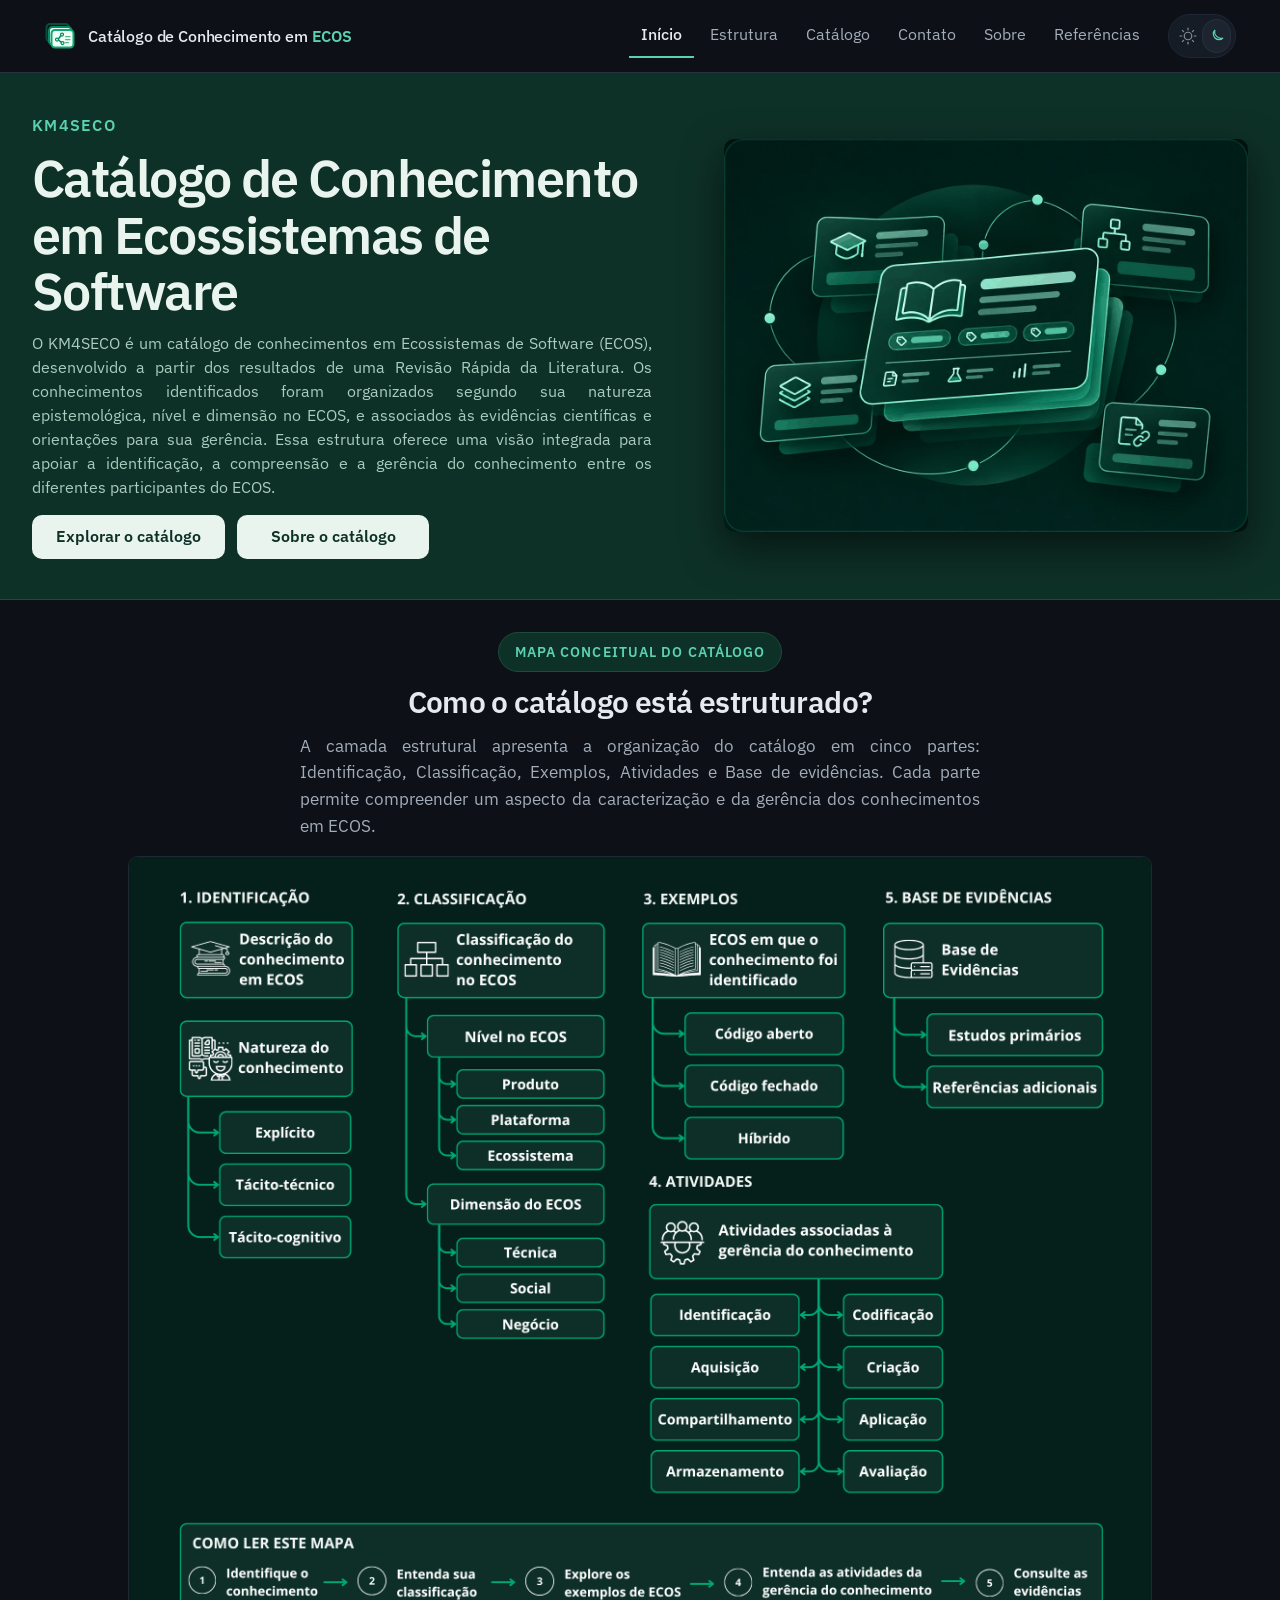
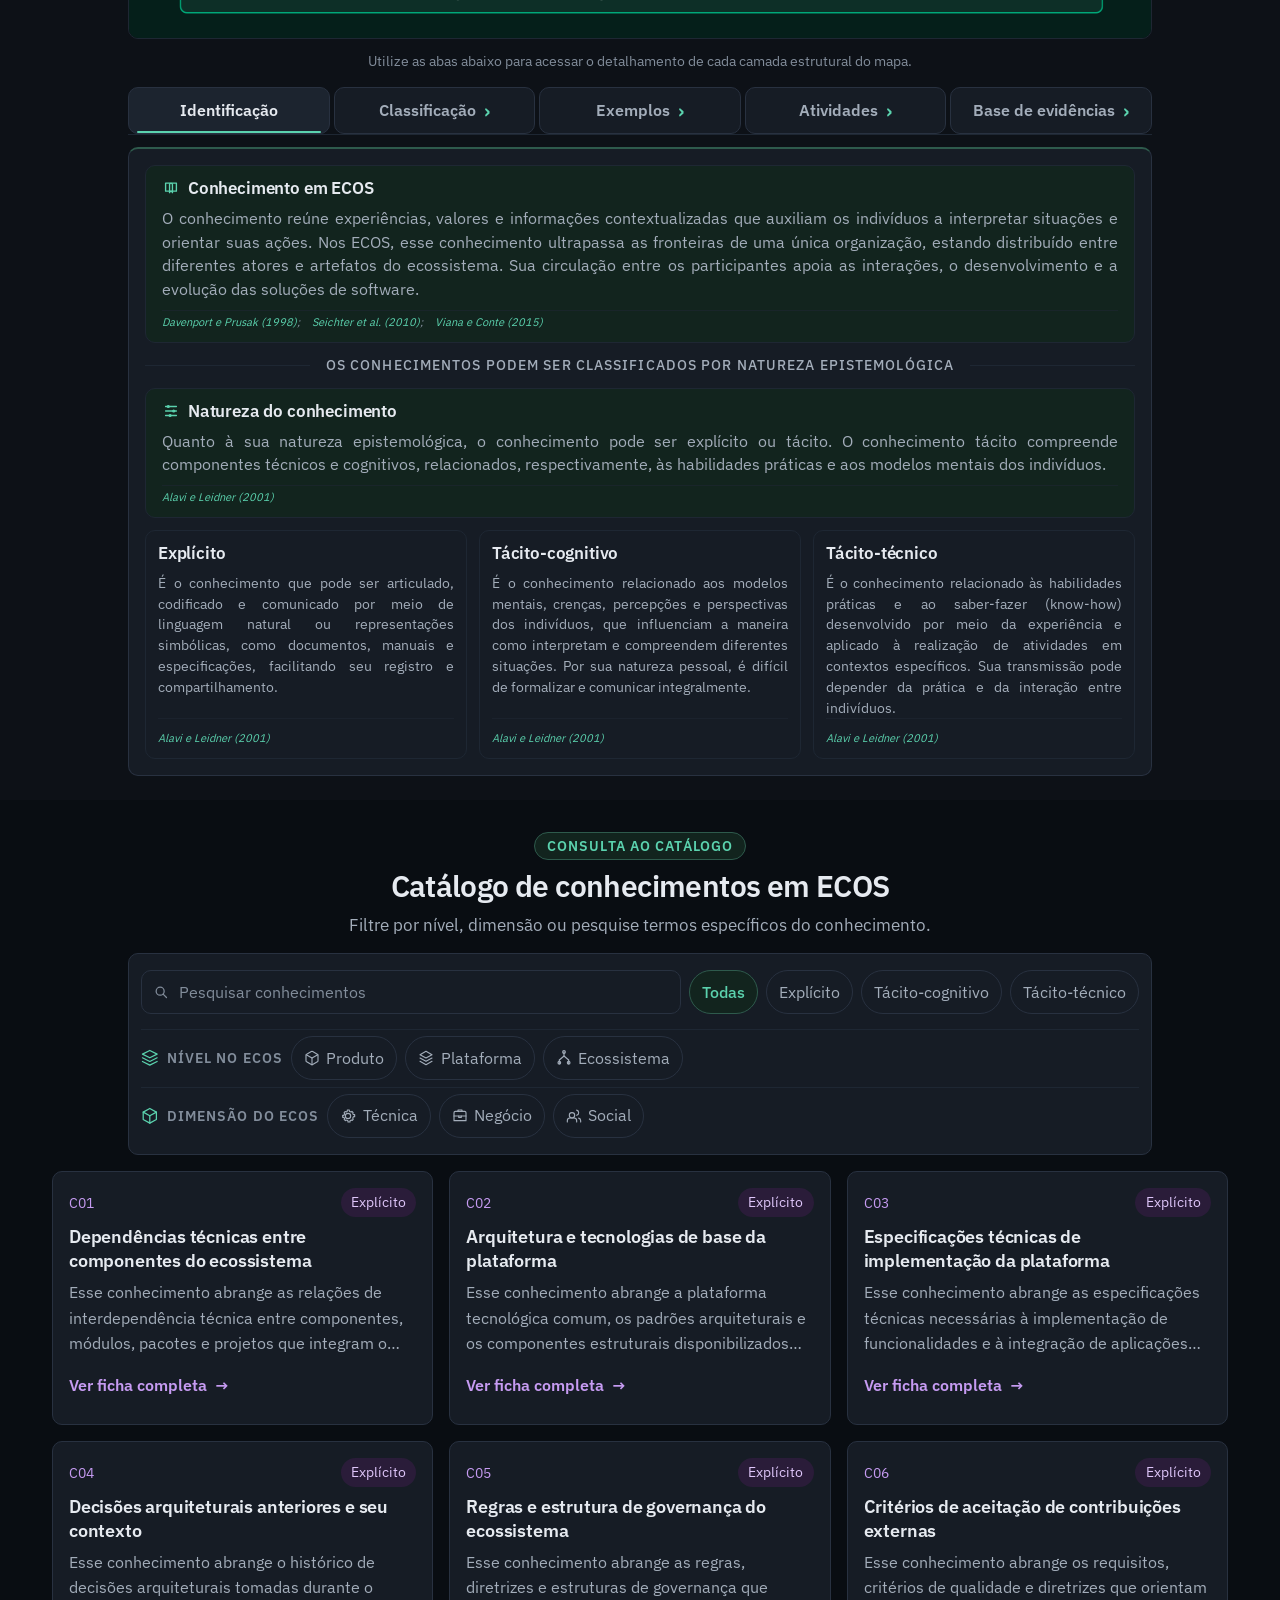
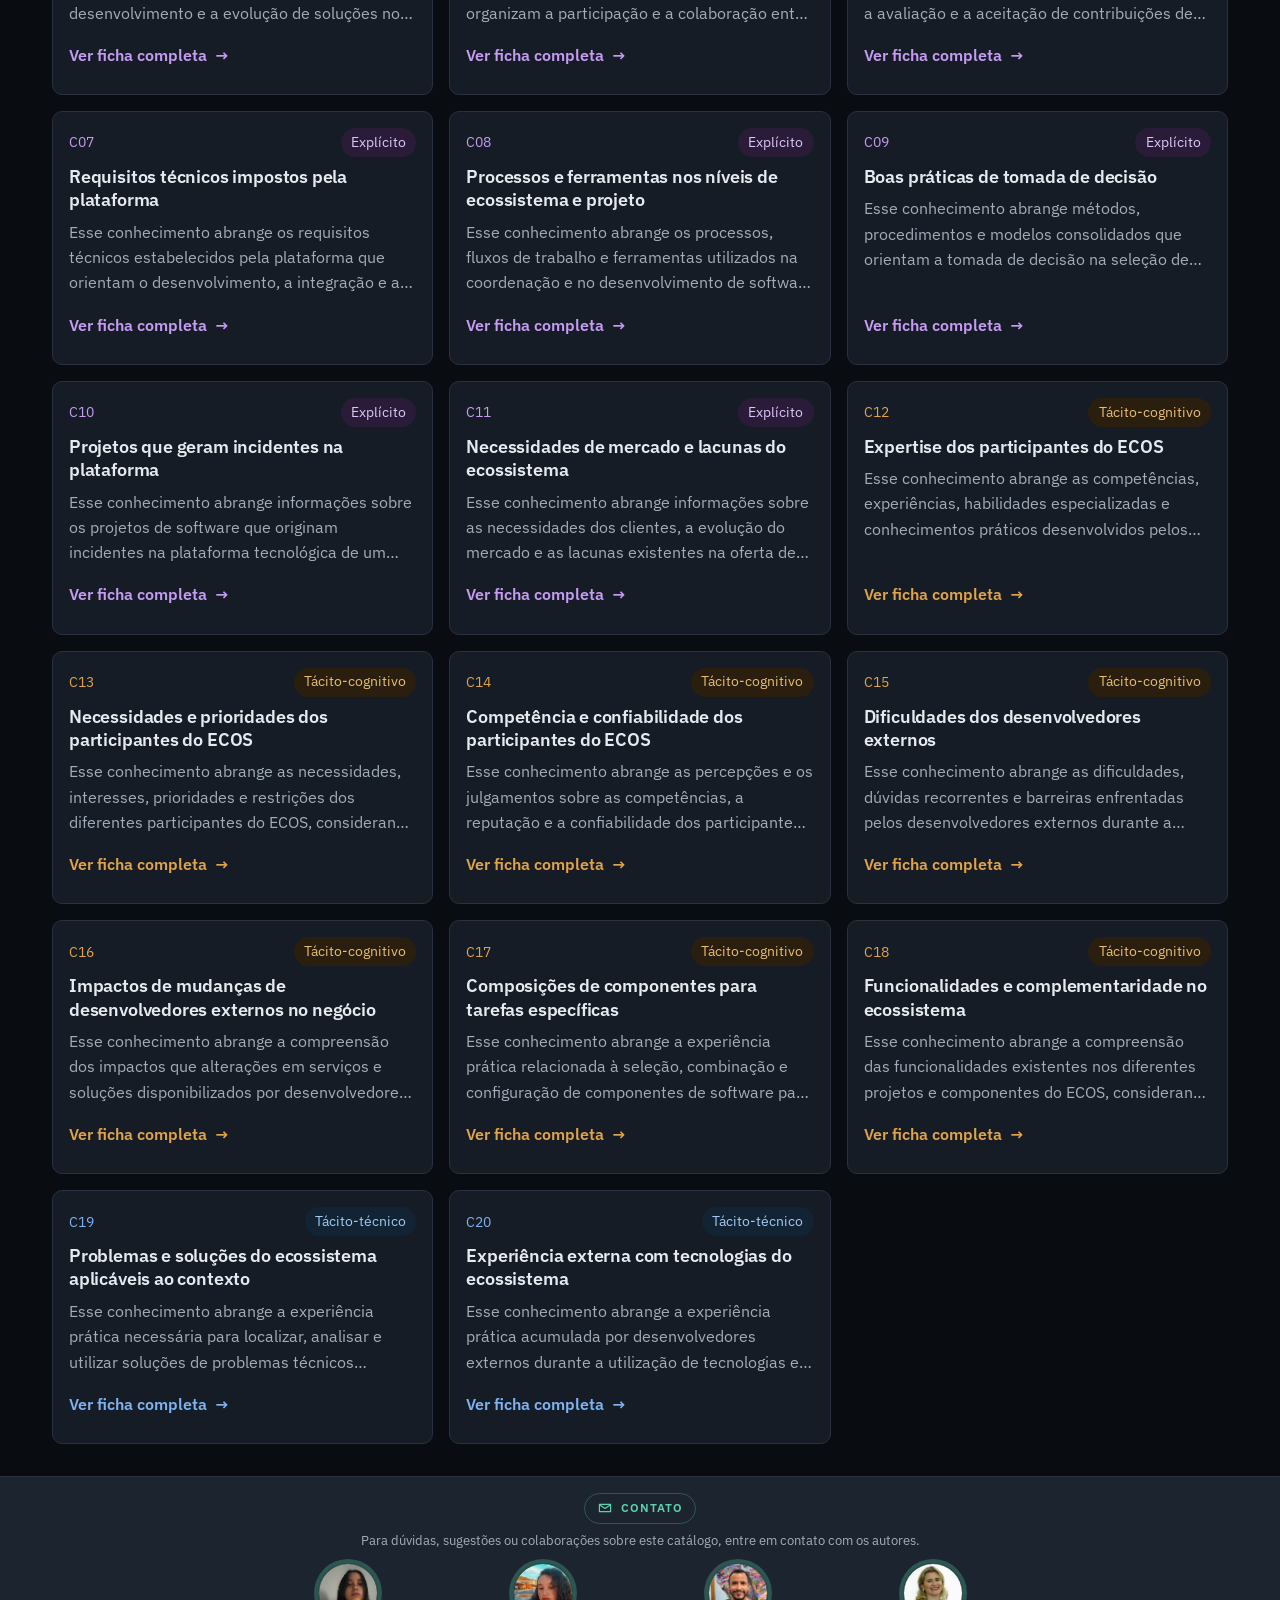
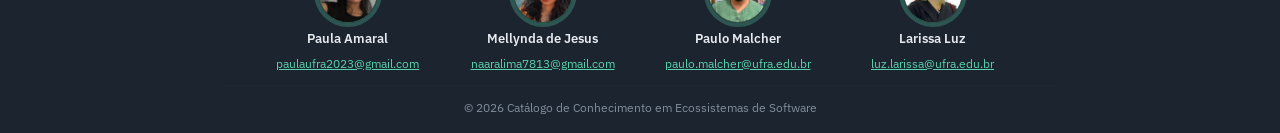
==== index.html @ 08ca393d "fix: adiciona favicon com fundo transparente" ====
<!doctype html>
<html lang="pt-BR">
<head>
<meta charset="utf-8">
<meta name="viewport" content="width=device-width, initial-scale=1">
<meta name="versao" content="20261106-8">
<title>Catálogo de Conhecimento em ECOS</title>
<meta name="description" content="KM4SECO, catálogo de conhecimento em Ecossistemas de Software (ECOS) construído a partir de uma revisão rápida da literatura, com busca, filtros e estudos primários que sustentam os conhecimentos.">
<script>
  /* Aplica o tema gravado antes da primeira pintura, para a página não piscar. */
  try {
    var tema = localStorage.getItem('tema');
    if (tema === 'claro' || tema === 'escuro') document.documentElement.dataset.tema = tema;
  } catch (erro) {}
</script>
<link rel="stylesheet" href="css/tokens.css?v=20261106-8">
<link rel="stylesheet" href="css/base.css?v=20261106-8">
<link rel="stylesheet" href="css/componentes.css?v=20261106-8">
<link rel="stylesheet" href="css/paginas.css?v=20261106-8">
<link rel="icon" type="image/png" href="imagens/favicon-transparente.png?v=2">
</head>
<body>
<a class="pular-para-conteudo" href="#catalogo">Pular para o catálogo</a>

<header class="cabecalho">
  <div class="container cabecalho__interno">
    <a class="marca" href="index.html" aria-label="Catálogo de Conhecimento em ECOS, ir para o início">
      
<img
  class="marca__icone"
  src="imagens/logo-km4seco.svg"
  alt=""
  width="32"
  height="32"
>

      <span class="marca__nome">Catálogo de Conhecimento em <strong>ECOS</strong></span>
    </a>
    <nav class="navegacao" id="navegacao-principal" aria-label="Principal">
      <a href="#inicio" data-secao="inicio">Início</a>
      <a href="#estrutura" data-secao="estrutura">Estrutura</a>
      <a href="#catalogo" data-secao="catalogo">Catálogo</a>
      <a href="#contato" data-secao="contato">Contato</a>
      <a href="sobre.html">Sobre</a>
      <a href="referencias.html">Referências</a>
    </nav>
    <div class="cabecalho__acoes">
      <button class="menu" id="botao-menu" type="button" aria-controls="navegacao-principal" aria-expanded="false" aria-label="Abrir menu de navegação">
        <svg viewBox="0 0 24 24" aria-hidden="true" focusable="false"><path d="M4 7h16M4 12h16M4 17h16" fill="none" stroke="currentColor" stroke-width="1.75" stroke-linecap="round"/></svg>
      </button>
      <button class="interruptor" id="botao-tema" type="button" aria-label="Alternar tema"></button>
    </div>
  </div>
</header>

<main id="conteudo">
  <section class="abertura" id="inicio" aria-labelledby="titulo-abertura">
    <div class="container abertura__interno">
      <div class="abertura__principal">
        <div class="abertura__conteudo">
          <p class="abertura__olho">KM4SECO</p>
          <h1 class="abertura__titulo" id="titulo-abertura">Catálogo de Conhecimento em Ecossistemas de Software</h1>
          <p class="abertura__resumo" id="abertura-resumo"></p>
          <div class="abertura__acoes">
            <a class="abertura__acao" href="#catalogo">Explorar o catálogo</a>
            <a class="abertura__acao abertura__acao--secundaria" href="sobre.html">Sobre o catálogo</a>
          </div>
        </div>
        <aside class="abertura__painel" aria-label="Síntese visual do catálogo">
          <img class="abertura__ilustracao abertura__ilustracao--escuro" src="imagens/catalogo-camadas-escuro.png" width="1200" height="900" alt="Ilustração de um catálogo de conhecimentos organizado em cartões conectados, representando classificação, organização e evidências.">
          <img class="abertura__ilustracao abertura__ilustracao--claro" src="imagens/catalogo-camadas-claro.png" width="1200" height="900" alt="Ilustração de um catálogo de conhecimentos organizado em cartões conectados, representando classificação, organização e evidências.">
        </aside>
      </div>
    </div>
  </section>

  <section class="secao secao--estrutura container" id="estrutura" aria-labelledby="titulo-estruturado">
    <header class="estrutura__abertura">
      <p class="estrutura__olho">Mapa conceitual do catálogo</p>
      <h2 class="estrutura__titulo" id="titulo-estruturado">Como o catálogo está estruturado?</h2>
      <p class="estrutura__intro">
        A camada estrutural apresenta a organização do catálogo em cinco partes: Identificação, Classificação,
        Exemplos, Atividades e Base de evidências. Cada parte permite compreender um aspecto da caracterização
        e da gerência dos conhecimentos em ECOS.
      </p>
    </header>
    <figure class="estrutura__mapa" id="mapa-conceitual">
      <img class="estrutura__mapa-imagem estrutura__mapa-imagem--escuro" src="imagens/mapa-conceitual-escuro.png" alt="Mapa conceitual que apresenta o conhecimento em ECOS, sua classificação, sua gerência e sua base de evidências científicas.">
      <img class="estrutura__mapa-imagem estrutura__mapa-imagem--claro" src="imagens/mapa-conceitual-claro.png" alt="Mapa conceitual que apresenta o conhecimento em ECOS, sua classificação, sua gerência e sua base de evidências científicas.">
    </figure>
    <p class="estrutura__legenda">Utilize as abas abaixo para acessar o detalhamento de cada camada estrutural do mapa.</p>
    <div class="estrutura__navegacao" id="estrutura-abas" role="tablist" aria-label="Aspectos da estrutura do catálogo"></div>
    <div class="estrutura__paineis" id="estrutura-paineis"></div>
  </section>
  <section class="secao-catalogo" id="catalogo" aria-labelledby="titulo-catalogo">
    <div class="container">
      <header class="catalogo__cabecalho">
        <p class="catalogo__olho">Consulta ao catálogo</p>
        <h2 class="catalogo__titulo" id="titulo-catalogo">Catálogo de conhecimentos em ECOS</h2>
        <p class="catalogo__intro">Filtre por nível, dimensão ou pesquise termos específicos do conhecimento.</p>
      </header>

      <div class="catalogo__barra">
        <button class="botao catalogo__abrir-filtros" id="abrir-filtros" type="button" aria-controls="filtros" aria-expanded="false">
          Filtros
        </button>
      </div>

      <section class="filtros" id="filtros" aria-label="Busca e filtros">
        <div class="filtros__linha">
          <div class="filtros__busca">
            <label class="filtros__titulo filtros__titulo--oculto" for="busca">Buscar conhecimentos</label>
            <svg class="filtros__icone" viewBox="0 0 20 20" aria-hidden="true" focusable="false">
              <circle cx="8.5" cy="8.5" r="4.75" fill="none" stroke="currentColor" stroke-width="1.5"/>
              <path d="m12 12 4 4" fill="none" stroke="currentColor" stroke-width="1.5" stroke-linecap="round"/>
            </svg>
            <input class="campo-busca" id="busca" type="search" placeholder="Pesquisar conhecimentos">
          </div>
          <div class="filtros__principal" id="filtro-natureza"></div>
         <p class="apenas-leitor" id="contagem" role="status" aria-live="polite"></p>
        </div>
        <div class="filtros__grade" id="painel-filtros"></div>
        <div class="filtros__rodape">
          <button class="botao botao--curto" id="limpar" type="button" hidden>Limpar filtros</button>
        </div>
      </section>

      <ul class="cartoes" id="lista"></ul>
      <p class="vazio" id="lista-vazia" hidden>Nenhum conhecimento corresponde aos filtros aplicados.</p>
    </div>
  </section>


</main>

<dialog class="folha" id="folha-filtros" aria-label="Busca e filtros">
  <div class="folha__topo">
    <p class="folha__titulo">Filtros</p>
    <button class="botao" id="fechar-filtros" type="button">Fechar</button>
  </div>
  <div class="folha__corpo" id="folha-corpo"></div>
</dialog>

<dialog class="dialogo-ficha" id="dialogo-ficha" tabindex="-1">
  <div class="dialogo-ficha__topo">
    <div class="dialogo-ficha__linha">
      <p class="codigo-id" id="dialogo-ficha-id"></p>
      <span class="etiqueta" id="dialogo-ficha-natureza"></span>
      <button class="fechar" id="fechar-ficha" type="button" aria-label="Fechar a ficha">
        <svg viewBox="0 0 20 20" aria-hidden="true" focusable="false">
          <path d="M6 6 14 14M14 6 6 14" fill="none" stroke="currentColor" stroke-width="1.6" stroke-linecap="round"/>
        </svg>
      </button>
    </div>
    <h2 class="ficha__nome" id="dialogo-ficha-nome"></h2>
    <p class="ficha__descricao" id="dialogo-ficha-descricao"></p>
    <button
  class="ficha__expandir"
  id="dialogo-ficha-expandir"
  type="button"
  aria-controls="dialogo-ficha-descricao"
  aria-expanded="false"
>
  <span id="dialogo-ficha-expandir-texto">Mostrar mais</span>
  <span class="ficha__expandir-seta" aria-hidden="true"></span>
</button>
  </div>
  <div class="dialogo-ficha__corpo" id="dialogo-ficha-corpo"></div>
  <div class="dialogo-ficha__rodape" id="ficha-navegacao">
    <button class="botao" id="ficha-anterior" type="button">Anterior</button>
    <p class="dialogo-ficha__posicao" id="ficha-posicao" aria-live="polite"></p>
    <button class="botao" id="ficha-proximo" type="button">Próximo</button>
  </div>
</dialog>

<dialog class="dialogo-ajuda" id="dialogo-ajuda" tabindex="-1" aria-labelledby="dialogo-ajuda-titulo" aria-describedby="dialogo-ajuda-texto">
  <div class="dialogo-ajuda__topo">
    <h2 class="dialogo-ajuda__titulo" id="dialogo-ajuda-titulo"></h2>
    <button class="fechar" id="fechar-ajuda" type="button" aria-label="Fechar explicação">
      <svg viewBox="0 0 20 20" aria-hidden="true" focusable="false">
        <path d="M6 6 14 14M14 6 6 14" fill="none" stroke="currentColor" stroke-width="1.6" stroke-linecap="round"/>
      </svg>
    </button>
  </div>
  <div class="dialogo-ajuda__corpo">
    <p id="dialogo-ajuda-texto"></p>
    <p class="dialogo-ajuda__fonte" id="dialogo-ajuda-fonte" hidden></p>
  </div>
</dialog>

<section class="contato" id="contato" aria-labelledby="titulo-contato">
  <div class="container">
    <h2 class="contato__olho" id="titulo-contato">
      <svg viewBox="0 0 20 20" aria-hidden="true" focusable="false"><path d="M3 5.5h14v9H3zM3 6l7 4.5L17 6" fill="none" stroke="currentColor" stroke-width="1.5" stroke-linecap="round" stroke-linejoin="round"/></svg>
      CONTATO
    </h2>
    <p class="contato__intro">Para dúvidas, sugestões ou colaborações sobre este catálogo, entre em contato com os autores.</p>
    <ul class="contato__lista">
      <li class="pessoa">
        <img class="pessoa__retrato pessoa__retrato--paula" src="imagens/paula.jpeg" alt="" width="500" height="625">
        <span class="pessoa__nome">Paula Amaral</span>
        <a class="pessoa__email" href="mailto:paulaufra2023@gmail.com">paulaufra2023@gmail.com</a>
      </li>
      <li class="pessoa">
        <img class="pessoa__retrato pessoa__retrato--mellynda" src="imagens/mellynda.jpeg" alt="" width="500" height="625">
        <span class="pessoa__nome">Mellynda de Jesus</span>
        <a class="pessoa__email" href="mailto:naaralima7813@gmail.com">naaralima7813@gmail.com</a>
      </li>
      <li class="pessoa">
        <img class="pessoa__retrato pessoa__retrato--malcher" src="imagens/malcher.jpeg" alt="" width="500" height="625">
        <span class="pessoa__nome">Paulo Malcher</span>
        <a class="pessoa__email" href="mailto:paulo.malcher@ufra.edu.br">paulo.malcher@ufra.edu.br</a>
      </li>
      <li class="pessoa">
        <img class="pessoa__retrato pessoa__retrato--larissa" src="imagens/larissa.jpeg" alt="" width="500" height="625">
        <span class="pessoa__nome">Larissa Luz</span>
        <a class="pessoa__email" href="mailto:luz.larissa@ufra.edu.br">luz.larissa@ufra.edu.br</a>
      </li>
    </ul>
  </div>
</section>

<footer class="rodape">
  <div class="container rodape__interno">
    <span>© 2026 Catálogo de Conhecimento em Ecossistemas de Software</span>
  </div>
</footer>

<script type="module" src="js/versao.js?v=20261106-8"></script>
<script type="module" src="js/tema.js?v=20261106-8"></script>
<script type="module" src="js/menu.js?v=20261106-8"></script>
<script type="module" src="js/navegacao.js?v=20261106-8"></script>
<script type="module" src="js/inicio.js?v=20261106-8"></script>
<script type="module" src="js/catalogo.js?v=20261106-8"></script>
</body>
</html>
---- css/tokens.css ----
/* Tokens do catálogo. Trocar a identidade visual começa e termina neste arquivo. */
:root {
  /* Diz ao navegador como pintar campo, caixa de seleção e barra de rolagem */
  color-scheme: dark;

  /* Cor, tema escuro. A superfície é mais clara que o fundo */
  --cor-fundo: #0D1117;
  --cor-superficie: #161C25;
  --cor-superficie-alta: #1C242F;
  /* Fundo do miolo que rola na ficha, um tom abaixo do fundo da página, para o
     cartão se destacar dele em vez de se confundir */
  --cor-miolo: #090D12;
  /* Fundo do cartão do catálogo. Compartilha a base grafite dos painéis para
     manter a lista como parte do mesmo sistema visual. */
  --cor-cartao: #1A2230;
  /* A lista do catálogo compartilha a mesma superfície grafite dos painéis e
     filtros; a natureza aparece apenas nos detalhes e estados interativos. */
  --cor-cartao-catalogo: var(--cor-superficie);
  --cor-cartao-catalogo-hover: var(--cor-superficie-alta);
  --cor-cabecalho: var(--cor-fundo);
  --cor-linha: #283140;
  --cor-linha-suave: #1E2733;
  --cor-texto: #E6EAF0;
  --cor-texto-suave: #A3ADBA;
  --cor-texto-fraco: #828D9B;
  --cor-acento: #5BD2AE;
  --cor-acento-forte: #8EE6CC;
  --cor-acento-fundo: #12241E;
  --cor-acento-linha: #2E5A4C;
  --cor-contraste: #0D1117;

  /* Natureza, a classificação principal */
  --cor-explicito: #C69BF2;
  --cor-explicito-linha: #593D75;
  --cor-tacito-cognitivo: #E0A34A;
  --cor-tacito-cognitivo-linha: #6B5326;
  --cor-tacito-tecnico: #7FB2F0;
  --cor-tacito-tecnico-linha: #2F4A6B;

  /* Etiqueta preenchida. Fundo e texto de cada natureza, mais o neutro */
  --cor-explicito-pilula: #2A1C39;
  --cor-explicito-pilula-texto: #DFC6FA;
  --cor-tacito-cognitivo-pilula: #2A1F0E;
  --cor-tacito-cognitivo-pilula-texto: #E8BD74;
  --cor-tacito-tecnico-pilula: #122334;
  --cor-tacito-tecnico-pilula-texto: #A3C9F2;
  --cor-neutro-pilula: #1B222B;
  --cor-neutro-pilula-texto: #B4BEC9;

  /* Faixa de abertura. Superfície própria, distinta do fundo da página nos dois temas */
  --cor-faixa: #0E3127;
  --cor-faixa-texto: #EAF4EF;
  --cor-faixa-suave: #A9CCBE;
  --cor-faixa-acento: #5BD2AE;
  --cor-faixa-linha: #1D4A3C;
  --cor-faixa-painel: #104536;
  --cor-faixa-painel-profundo: #0A3428;
  --cor-acao-abertura-primaria-fundo: var(--cor-faixa-texto);
  --cor-acao-abertura-primaria-texto: var(--cor-faixa);
  --cor-acao-abertura-primaria-hover: var(--cor-faixa-acento);
  --cor-acao-abertura-secundaria-fundo: var(--cor-faixa-texto);
  --cor-acao-abertura-secundaria-texto: var(--cor-faixa);
  --cor-acao-abertura-secundaria-borda: transparent;
  --cor-acao-abertura-secundaria-hover: var(--cor-faixa-acento);

  /* Profundidade. No escuro quem separa é a borda, então a sombra quase não entra */
  --sombra-1: none;
  --sombra-2: 0 16px 40px rgb(0 0 0 / 0.55);
  --sombra-menu: 0 8px 20px rgb(0 0 0 / 0.22);

  /* Tipografia */
  --font-sans: "IBM Plex Sans", -apple-system, BlinkMacSystemFont, "Segoe UI", sans-serif;
  --fonte-texto: var(--font-sans);
  --fonte-titulo: var(--font-sans);
  --fonte-mono: var(--font-sans);
  /* Entre letras. Texto grande pede aperto, rótulo em caixa alta pede folga */
  --entre-letras-faixa: -0.03em;
  --entre-letras-titulo: -0.02em;
  --entre-letras-nome: -0.01em;
  --entre-letras-sigla: 0.01em;
  --entre-letras-rotulo: 0.08em;
  --entre-letras-tabela: 0.06em;
  /* Escala fluida. Cada tamanho vai do valor de celular ao de desktop entre
     390px e 1440px de largura, sem breakpoint escrito à mão. O termo em rem no
     meio do clamp é o que mantém o texto crescendo junto com o tamanho de fonte
     escolhido no navegador, que um vw sozinho ignoraria. */
  --tam-xs: clamp(0.8125rem, 0.789rem + 0.095vw, 0.875rem);
  --tam-sm: clamp(0.9375rem, 0.914rem + 0.095vw, 1rem);
  --tam-base: clamp(1rem, 0.977rem + 0.095vw, 1.0625rem);
  --tam-contato: 0.875rem;
  --tam-rodape: 0.75rem;
  /* Um degrau abaixo do --tam-xs, para citação e etiqueta que acompanham o
     texto sem disputar com ele. */
  --tam-micro: 0.75rem;
  /* O menor tamanho do catálogo, só para a citação no pé do cartão. Abaixo
     disso o contraste mínimo de 4.5 para 1 deixa de bastar para a leitura. */
  --tam-citacao: 0.6875rem;
  --tam-lg: clamp(1.125rem, 1.032rem + 0.381vw, 1.375rem);
  --tam-xl: clamp(1.375rem, 1.143rem + 0.952vw, 2rem);
  /* Um degrau entre o --tam-lg e o --tam-xl, para o título de seção dentro de
     uma página de texto não competir com o h1 dela. */
  --tam-secao: clamp(1.375rem, 1.2rem + 0.6vw, 1.75rem);
  /* Título de página de texto. Um degrau acima do --tam-xl, para a abertura do
     Sobre ter o peso que o h1 de uma página inteira pede. */
  --tam-titulo-pagina: clamp(1.75rem, 1.5rem + 0.9vw, 2.25rem);
  /* Número de métrica. Precisa de destaque sem virar título, e a faixa entre o
     --tam-xl e o --tam-lg é larga demais para isso. */
  --tam-metrica: clamp(1.5rem, 1.35rem + 0.5vw, 1.625rem);
  --tam-titulo: clamp(1.75rem, 1.193rem + 2.286vw, 3.25rem);
  --tam-titulo-abertura: clamp(2.75rem, 2.226rem + 2.143vw, 4rem);
  --tam-resumo-abertura: clamp(1.0625rem, 1.016rem + 0.19vw, 1.1875rem);

  /* Espaço */
  --esp-0: 0;
  --esp-1: 0.25rem;
  --esp-2: 0.5rem;
  --esp-3: 0.75rem;
  --esp-4: 1rem;
  --esp-5: 1.5rem;
  --esp-6: 2rem;
  --esp-7: 3rem;
  --esp-8: 4rem;
  --esp-9: 5.5rem;
  --esp-secao: clamp(2.5rem, 6vw, 4rem);
  --esp-abertura: clamp(2.5rem, 5vw, 4rem);
  --esp-abertura-interno: clamp(2rem, 5vw, 3rem);
  --esp-abertura-colunas: clamp(2.5rem, 4vw, 3.5rem);
  --esp-cabecalho-lateral: clamp(1.25rem, 4vw, var(--esp-5));

  /* Medida */
  --largura-max: 1240px;
  --largura-abertura: 87.5rem;
  --largura-cheia: 100%;
  --largura-texto: 68ch;
  --largura-explorar: 70rem;
  /* Página de texto. Mais estreita que o Explorar, porque ali o que manda é a
     tabela e aqui é a leitura corrida. */
  --largura-sobre: 65rem;
  /* A página Sobre foi especificada em degraus que a escala de 4px não tem.
     Ficam nomeados aqui, em vez de literais espalhados pelo CSS. */
  --esp-sobre-lateral: 1.25rem;
  --esp-sobre-pergunta: 1.75rem;
  --esp-sobre-cartao: 1.375rem;
  --largura-cartao-unico: 28rem;
  --largura-cartao-estrutura: 20rem;
  /* A caixa de indicador do cartão de desafios, que atravessa as duas colunas.
     Sem medida ela viraria faixa de ponta a ponta. */
  --largura-mapa-estrutura: 64rem;
  --largura-dialogo: 47.5rem;
  --largura-dialogo-ajuda: 32rem;
  --largura-painel-abertura-compacto: 24rem;
  --largura-painel-abertura-tablet: 14rem;
  --largura-painel-abertura-intermediario: 18rem;
  --largura-min-coluna-abertura-tablet: 12rem;
  --largura-min-coluna-abertura-intermediaria: 14rem;
  --largura-menu: 14rem;
  --largura-interruptor: 4.25rem;
  --largura-min-busca: 16rem;
  --tam-icone-controle: 1.125rem;
  --linhas-resumo-cartao: 3;
  /* A altura do cabeçalho fixo é a origem do scroll-margin-top das seções */
  --altura-cabecalho: 60px;
  --retrato: 4.5rem;
  --largura-texto-contato: 60ch;
  --largura-contato: 50rem;
  --largura-rodape: 52rem;
  --borda: 1px solid var(--cor-linha);
  --borda-suave: 1px solid var(--cor-linha-suave);
  /* Mais sutil que a --borda-suave, para separar sem virar moldura. Deriva da
     mesma linha, então acompanha os dois temas sozinha. */
  --borda-fina: 1px solid color-mix(in srgb, var(--cor-linha-suave) 60%, transparent);
  --borda-acento: 2px solid var(--cor-acento-linha);
  --borda-acento-suave: 1px solid var(--cor-acento-linha);
  --aro-retrato: 0 0 0 var(--esp-1) color-mix(in srgb, var(--cor-acento) 28%, transparent);
  --aro-retrato-hover: 0 0 0 var(--esp-1) color-mix(in srgb, var(--cor-acento) 44%, transparent);
  --borda-faixa: 1px solid var(--cor-faixa-linha);
  --raio: 10px;
  --raio-pilula: 999px;
  --alvo-toque: 44px;

  /* Movimento */
  --dur-rapida: 120ms;
  --dur-media: 200ms;
  --dur-interruptor: 280ms;
  --dur-hover: 240ms;
  --dur-entrada-ficha: 260ms;
  --dur-troca-ficha: 220ms;
  --dur-tema: 320ms;
  --curva: cubic-bezier(0.2, 0, 0, 1);
  /* Começa rápido e desacelera. É a curva de quem entra em cena */
  --curva-saida: cubic-bezier(0.23, 1, 0.32, 1);
  --deslocamento-hover: -0.25rem;
  --deslocamento-acao: 0.1875rem;
  --deslocamento-entrada-ficha: 0.5rem;
  --deslocamento-troca-ficha: 0.75rem;
  --escala-entrada-ficha: 0.985;
  --escala-acao: 0.97;

  /* Véu do diálogo. O opaco atende quem não tem desfoque */
  --cor-veu: rgb(0 0 0 / 0.45);
  --cor-veu-opaco: rgb(0 0 0 / 0.72);
  --desfoque-veu: 8px;
}

/* O escuro é o padrão da página inteira, para acompanhar a faixa de abertura.
   O claro só entra pela escolha do botão, nunca pela preferência do sistema. */
:root[data-tema="claro"] {
  color-scheme: light;
  /* Superfícies claras em camadas, com um leve viés verde para preservar a
     identidade do catálogo sem transformar o tema em uma extensão do escuro. */
  --cor-fundo: #F3F7F5;
  --cor-superficie: #FEFFFE;
  --cor-superficie-alta: #F7FAF8;
  --cor-miolo: #EAF1ED;
  --cor-cartao: #FFFFFF;
  --cor-cartao-catalogo: #FCFEFD;
  --cor-cartao-catalogo-hover: #F3F9F5;
  --cor-cabecalho: #FFFFFF;
  --cor-linha: #C9D8D1;
  --cor-linha-suave: #E0E9E4;
  --cor-texto: #17231F;
  --cor-texto-suave: #465851;
  --cor-texto-fraco: #63736C;
  --cor-acento: #116B52;
  --cor-acento-forte: #0B563F;
  --cor-acento-fundo: #E2F1E9;
  --cor-acento-linha: #A8D2BF;
  --cor-contraste: #FFFFFF;

  --cor-explicito: #6E3E91;
  --cor-explicito-linha: #C9AEDF;
  --cor-tacito-cognitivo: #8A5312;
  --cor-tacito-cognitivo-linha: #DEC19A;
  --cor-tacito-tecnico: #1F4C7A;
  --cor-tacito-tecnico-linha: #A9C4DF;

  --cor-explicito-pilula: #F0E6F7;
  --cor-explicito-pilula-texto: #5D317B;
  --cor-tacito-cognitivo-pilula: #F7EBD8;
  --cor-tacito-cognitivo-pilula-texto: #6B4410;
  --cor-tacito-tecnico-pilula: #E2EDF9;
  --cor-tacito-tecnico-pilula-texto: #17406B;
  --cor-neutro-pilula: #EAF0ED;
  --cor-neutro-pilula-texto: #40514A;


  /* No claro, a abertura ganha luminosidade própria: a página deixa de ser
     uma cópia do tema escuro e preserva o verde profundo só nos destaques. */
  --cor-faixa: #E7F3EC;
  --cor-faixa-texto: #153D31;
  --cor-faixa-suave: #3F5B51;
  --cor-faixa-acento: #177657;
  --cor-faixa-linha: #B8D8C8;
  --cor-faixa-painel: #F7FCF9;
  --cor-faixa-painel-profundo: #EEF8F2;
  --cor-acao-abertura-primaria-fundo: #153D31;
  --cor-acao-abertura-primaria-texto: #FFFFFF;
  --cor-acao-abertura-primaria-hover: #0D563F;
  --cor-acao-abertura-secundaria-fundo: #FFFFFF;
  --cor-acao-abertura-secundaria-texto: #153D31;
  --cor-acao-abertura-secundaria-borda: #A8D2BF;
  --cor-acao-abertura-secundaria-hover: #EEF8F2;

  --sombra-1: 0 1px 2px rgb(20 54 42 / 0.04), 0 2px 5px rgb(20 54 42 / 0.06);
  --sombra-2: 0 5px 14px rgb(20 54 42 / 0.06), 0 16px 32px rgb(20 54 42 / 0.08);
  --sombra-menu: 0 4px 12px rgb(20 54 42 / 0.08);
}
---- css/base.css ----
@font-face {
  font-family: 'IBM Plex Sans';
  src: url('../assets/fonts/ibm-plex-sans/IBMPlexSans-VariableFont_wdth,wght.ttf') format('truetype');
  font-style: normal;
  font-weight: 400 700;
  font-stretch: 75% 100%;
  font-display: swap;
}

*, *::before, *::after { box-sizing: border-box; }

html {
  min-block-size: 100%;
  -webkit-text-size-adjust: 100%;
}

body {
  display: flex;
  flex-direction: column;
  min-block-size: 100dvh;
  margin: 0;
  background: var(--cor-fundo);
  color: var(--cor-texto);
  font-family: var(--fonte-texto);
  font-size: var(--tam-base);
  line-height: 1.6;
}

#conteudo { flex: 1 0 auto; }

h1, h2, h3, h4, h5, h6 {
  margin: 0;
  font-family: var(--fonte-titulo);
  line-height: 1.2;
  font-weight: 600;
  letter-spacing: var(--entre-letras-titulo);
}
p { margin: 0; }
ul, ol { margin: 0; padding: 0; list-style: none; }

a { color: var(--cor-acento); }
a:hover { color: var(--cor-acento-forte); }

:focus-visible {
  outline: 2px solid var(--cor-acento);
  outline-offset: 2px;
}

button, input, select {
  font: inherit;
  color: inherit;
}

/* Qualquer classe de componente com display próprio vence o display none que o
   navegador dá ao atributo hidden, então aqui ele volta a mandar. */
[hidden] { display: none !important; }

.pular-para-conteudo {
  position: absolute;
  left: var(--esp-4);
  top: calc(var(--esp-4) * -4);
  z-index: 10;
  padding: var(--esp-3) var(--esp-4);
  background: var(--cor-acento);
  color: var(--cor-contraste);
  text-decoration: none;
  font-weight: 600;
  transition: top 0.15s;
}
.pular-para-conteudo:focus { top: var(--esp-4); color: var(--cor-contraste); }

.container {
  width: 100%;
  max-width: var(--largura-max);
  margin-inline: auto;
  padding-inline: clamp(var(--esp-4), 3vw, var(--esp-6));
}

.mono { font-family: var(--font-sans); }

/* Rolagem suave para as âncoras da página única. Quem pede menos movimento
   continua com o salto seco. */
@media (prefers-reduced-motion: no-preference) {
  html { scroll-behavior: smooth; }
}

/* ---------- Transição entre páginas ---------- */
/* Progressivo. Sem suporte, a navegação acontece do jeito de sempre. */
@view-transition { navigation: auto; }

/* ---------- Troca de tema ---------- */
/* A classe só existe durante a troca, e anima cor, nunca posição ou tamanho. */
:root.trocando-tema,
:root.trocando-tema *,
:root.trocando-tema *::before,
:root.trocando-tema *::after {
  transition:
    background-color var(--dur-tema) var(--curva),
    border-color var(--dur-tema) var(--curva),
    color var(--dur-tema) var(--curva),
    fill var(--dur-tema) var(--curva),
    stroke var(--dur-tema) var(--curva) !important;
}

@media (prefers-reduced-motion: reduce) {
  ::view-transition-group(*),
  ::view-transition-old(*),
  ::view-transition-new(*) { animation: none !important; }

  :root.trocando-tema,
  :root.trocando-tema *,
  :root.trocando-tema *::before,
  :root.trocando-tema *::after { transition: none !important; }
}

/* Texto que só interessa a quem usa leitor de tela, como a natureza do
   conhecimento, que no cartão é dada apenas pela cor do ponto. */
.apenas-leitor {
  position: absolute;
  width: 1px; height: 1px;
  padding: 0; margin: -1px;
  overflow: hidden;
  clip-path: inset(50%);
  white-space: nowrap;
}

/* A catalogo.html só redireciona e carrega apenas tokens e base, então o
   espaçamento do seu único parágrafo mora aqui. */
.redirecionamento { padding: var(--esp-6); }

/* ---------- Justificação da prosa ---------- */
/* A prosa do catálogo é justificada, como num texto acadêmico. A decisão vale
   para o site inteiro, então mora aqui e não espalhada pelos componentes.

   A hifenização entra junto porque justificar sem hífen abre rios de espaço
   entre as palavras. O português tem palavra longa e o rio aparece rápido.
   O lang="pt-BR" do html é o que diz ao navegador onde pode quebrar.

   Fora daqui ficam, de propósito, a intro centralizada de cada seção, que não
   é prosa corrida; a lista de referências, que a ABNT NBR 6023 manda alinhar à
   esquerda; a lista de conhecimentos ligados do Explorar, que é fileira de
   etiqueta; e as células estreitas do glossário, onde justificar só produziria
   rio.

   Os cartões da camada estrutural ficam de fora desta lista, mas não da
   justificação. Eles são justificados em paginas.css, com hyphens none em vez
   de auto, porque ali a hifenização quebrava palavra no meio em coluna
   estreita. A decisão é a mesma, a receita é que difere. */
.abertura__resumo,
.estrutura__painel-intro,
.cartao__descricao,
.secao__intro,
.sobre__cabecalho p,
.prosa p {
  text-align: justify;
  hyphens: auto;
}

/* Abaixo de 36rem a coluna fica estreita demais para justificar. O espaço entre
   as palavras cresce até virar buraco, e aí o texto ragged lê melhor. É o mesmo
   corte que a ficha já usava. */
@media (max-width: 35.99rem) {
  .abertura__resumo,
  .estrutura__painel-intro,
    .cartao__descricao,
  .secao__intro,
  .sobre__cabecalho p,
  .prosa p {
    text-align: left;
    hyphens: manual;
  }
}
---- css/componentes.css ----
/* ---------- Cabeçalho ---------- */

.cabecalho {
  position: sticky;
  top: 0;
  z-index: 5;
  background: var(--cor-cabecalho);
  border-bottom: var(--borda);
  view-transition-name: cabecalho;
}

.cabecalho__interno {
  position: relative;
  display: grid;
  grid-template-columns: minmax(0, 1fr) auto;
  grid-template-areas:
    "marca acoes"
    "nav nav";
  align-items: center;
  gap: var(--esp-1) var(--esp-4);
  min-height: var(--altura-cabecalho);
  padding-inline: var(--esp-cabecalho-lateral);
}

.marca {
  grid-area: marca;
  display: inline-flex;
  align-items: center;
  gap: var(--esp-3);
  min-width: 0;
  padding-block: var(--esp-2);
  color: var(--cor-texto);
  text-decoration: none;
}

.marca__icone {
  display: block;
  flex-shrink: 0;
  width: 2rem;
  height: 2rem;
  object-fit: contain;
}

.marca__nome {
  min-width: 0;
  font-size: var(--tam-sm);
  font-weight: 500;
  line-height: 1.2;
  letter-spacing: var(--entre-letras-nome);
}

.marca__nome strong {
  color: var(--cor-acento);
  font-weight: 600;
}

.cabecalho__acoes {
  grid-area: acoes;
  display: flex;
  align-items: center;
  gap: var(--esp-3);
}

/* ---------- Interruptor de tema ---------- */

.interruptor {
  position: relative;
  display: inline-grid;
  grid-template-columns: repeat(2, 1fr);
  align-items: center;
  width: var(--largura-interruptor);
  height: var(--alvo-toque);
  padding: var(--esp-1);
  background: var(--cor-superficie);
  border: var(--borda-suave);
  border-radius: var(--raio-pilula);
  cursor: pointer;
  transition:
    border-color var(--dur-rapida) var(--curva),
    transform var(--dur-rapida) var(--curva-saida);
}

.interruptor:hover {
  border-color: var(--cor-acento-linha);
}

.interruptor:active {
  transform: scale(0.96);
}

.interruptor:focus-visible {
  outline: 2px solid var(--cor-acento);
  outline-offset: 2px;
}

/* Deslizante que alterna entre sol e lua */
.interruptor__deslizante {
  position: absolute;
  top: var(--esp-1);
  left: var(--esp-1);
  width: calc(50% - var(--esp-1));
  height: calc(100% - var(--esp-1) * 2);
  background: var(--cor-superficie-alta);
  border: 1px solid var(--cor-linha);
  border-radius: var(--raio-pilula);
  will-change: transform;
  transition: transform var(--dur-interruptor) var(--curva-saida);
}

.interruptor[aria-pressed="false"] .interruptor__deslizante {
  transform: translateX(100%);
}

/* Preserva a animação durante a troca de tema */
:root.trocando-tema .interruptor__deslizante {
  transition:
    transform var(--dur-interruptor) var(--curva-saida),
    background-color var(--dur-tema) var(--curva),
    border-color var(--dur-tema) var(--curva);
}

.interruptor__icone {
  position: relative;
  display: grid;
  place-items: center;
  color: var(--cor-texto-fraco);
  transition: color var(--dur-rapida) var(--curva);
}

.interruptor[aria-pressed="true"] .interruptor__icone--sol,
.interruptor[aria-pressed="false"] .interruptor__icone--lua {
  color: var(--cor-acento);
}

.interruptor__icone svg {
  display: block;
  width: var(--tam-icone-controle);
  height: var(--tam-icone-controle);
}

@media (prefers-reduced-motion: reduce) {
  .interruptor__deslizante,
  :root.trocando-tema .interruptor__deslizante {
    transition: none;
  }
}

/* ---------- Navegação ---------- */

.navegacao {
  grid-area: nav;
  display: flex;
  gap: var(--esp-1);
}

.navegacao a {
  display: flex;
  align-items: center;
  min-height: var(--alvo-toque);
  padding-inline: var(--esp-3);
  color: var(--cor-texto-suave);
  text-decoration: none;
  font-size: var(--tam-sm);
  border-bottom: 2px solid transparent;
  transition:
    color var(--dur-rapida) var(--curva),
    border-color var(--dur-rapida) var(--curva);
}

.navegacao a:hover {
  color: var(--cor-texto);
}

.navegacao a[aria-current="page"] {
  color: var(--cor-texto);
  font-weight: 500;
  border-bottom-color: var(--cor-acento);
}

/* ---------- Botão do menu ---------- */

.menu {
  display: none;
  place-items: center;
  width: var(--alvo-toque);
  height: var(--alvo-toque);
  padding: 0;
  color: var(--cor-texto-suave);
  background: var(--cor-superficie);
  border: var(--borda-suave);
  border-radius: var(--raio);
  cursor: pointer;
  transition:
    color var(--dur-rapida) var(--curva),
    border-color var(--dur-rapida) var(--curva),
    transform var(--dur-rapida) var(--curva-saida);
}

.menu svg {
  width: var(--tam-icone-controle);
  height: var(--tam-icone-controle);
}

.menu:hover,
.menu[aria-expanded="true"] {
  color: var(--cor-acento);
  border-color: var(--cor-acento-linha);
}

.menu:active {
  transform: scale(var(--escala-acao));
}

/* ---------- Desktop amplo ---------- */

@media (min-width: 72rem) {
  .cabecalho__interno {
    grid-template-columns: auto 1fr auto;
    grid-template-areas: "marca nav acoes";
  }

  .navegacao {
    justify-self: end;
  }
}

/* ---------- Menu compacto ---------- */

@media (max-width: 71.99rem) {
  .menu {
    display: grid;
  }

  .navegacao {
    position: absolute;
    top: calc(100% + var(--esp-1));
    right: calc(var(--largura-interruptor) + var(--esp-3));
    z-index: 1;
    display: grid;
    grid-template-columns: minmax(0, 1fr);
    width: min(100%, var(--largura-menu));
    gap: var(--esp-0);
    padding: var(--esp-1);
    background: var(--cor-superficie);
    border: var(--borda-suave);
    border-radius: var(--raio);
    box-shadow: var(--sombra-menu);
  }

  .navegacao a {
    justify-content: start;
    padding-inline: var(--esp-2);
    font-size: var(--tam-xs);
    border-bottom: 0;
    border-radius: var(--raio);
  }

  .navegacao a[aria-current="page"] {
    background: var(--cor-acento-fundo);
  }
}

/* ---------- Cabeçalho no celular ---------- */

@media (max-width: 47.99rem) {
  .cabecalho__interno {
    grid-template-areas: "marca acoes";
    grid-template-columns: minmax(0, 1fr) auto;
    align-items: center;
    min-height: 64px;
    gap: 0.75rem;
    padding-block: 0.375rem;
    padding-inline: clamp(1rem, 4vw, 1.25rem);
  }

  .marca {
    width: 100%;
    min-width: 0;
    gap: 0.625rem;
    padding-block: 0;
  }

  .marca__icone {
    width: 28px;
    height: 28px;
  }

  .marca__nome {
    min-width: 0;
    overflow: hidden;
    text-overflow: ellipsis;
    white-space: nowrap;
  }

  .cabecalho__acoes {
    gap: 0.5rem;
  }

  .menu {
    width: 42px;
    height: 42px;
  }

  .interruptor {
    height: 42px;
  }
}

/* ---------- Celulares muito estreitos ---------- */

@media (max-width: 23.99rem) {
  .marca__nome {
    display: none;
  }
}

@media (min-width: 24rem) and (max-width: 29.99rem) {
  .marca {
    gap: var(--esp-2);
  }

  .marca__nome {
    font-size: var(--tam-xs);
  }
}


/* ---------- Contato ---------- */
/* Seção compacta, com destaque discreto para os participantes. */

.contato {
  flex: none;
  border-top: var(--borda);
  padding: 1rem 0 0.75rem;
  background: var(--cor-superficie-alta);
  text-align: center;
}

.contato__olho {
  display: inline-flex;
  align-items: center;
  gap: var(--esp-2);
  margin: 0;
  padding: 0.4rem 0.75rem;
  color: var(--cor-acento);
  border: var(--borda-acento-suave);
  border-radius: var(--raio-pilula);
  font-family: var(--fonte-mono);
  font-size: 0.75rem;
  font-weight: 600;
  letter-spacing: var(--entre-letras-rotulo);
  line-height: 1;
}

.contato__olho svg {
  width: 1rem;
  height: 1rem;
}

.contato__intro {
  max-width: 52rem;
  margin: 0.5rem auto 0;
  color: var(--cor-texto-suave);
  font-size: 0.8125rem;
  line-height: 1.45;
}

.contato__lista {
  display: grid;
  grid-template-columns: repeat(2, minmax(0, 1fr));
  gap: 0.75rem;
  max-width: 48rem;
  margin: 0.75rem auto 0;
  list-style: none;
}

/* Quatro participantes lado a lado no desktop */
@media (min-width: 64rem) {
  .contato__lista {
    grid-template-columns: repeat(4, minmax(0, 1fr));
  }
}

.pessoa {
  display: grid;
  justify-items: center;
  align-content: start;
  row-gap: 0.25rem;
}

.pessoa__retrato {
  width: 3.75rem;
  height: 3.75rem;
  margin-bottom: 0.125rem;
  object-fit: cover;
  object-position: center;
  border: var(--borda-acento-suave);
  border-radius: var(--raio-pilula);
  box-shadow: var(--aro-retrato);
  transition:
    border-color var(--dur-rapida) var(--curva),
    box-shadow var(--dur-rapida) var(--curva);
}

/* Mantém o enquadramento individual das fotografias */
.pessoa__retrato--paula {
  object-position: center 42%;
}

.pessoa__retrato--mellynda {
  object-position: 66% 38%;
}

.pessoa__retrato--malcher {
  object-position: center 34%;
}

.pessoa__retrato--larissa {
  object-position: center 24%;
}

.pessoa__nome {
  font-size: 0.8125rem;
  font-weight: 600;
}

.pessoa__email {
  display: inline-flex;
  align-items: center;
  justify-content: center;
  min-height: auto;
  font-size: 0.75rem;
  color: var(--cor-acento);
  overflow-wrap: anywhere;
  transition: color var(--dur-rapida) var(--curva);
}

.pessoa__email:hover {
  color: var(--cor-acento-forte);
}

@media (hover: hover) and (pointer: fine) {
  .pessoa__retrato:hover {
    border-color: var(--cor-acento);
    box-shadow: var(--aro-retrato-hover);
  }
}

@media (max-width: 47.99rem) {
  .contato {
    padding-block: 1rem 0.75rem;
  }

  .contato__lista {
    gap: 1rem 0.75rem;
  }

  .pessoa__retrato {
    width: 3.5rem;
    height: 3.5rem;
  }
}


/* ---------- Rodapé ---------- */
.rodape {
  flex: none;
  margin: 0;
  padding-bottom: var(--esp-4);
  background: var(--cor-superficie-alta);
  font-size: var(--tam-rodape);
  color: var(--cor-texto-fraco);
}
.rodape__interno {
  display: flex;
  justify-content: center;
  max-width: var(--largura-rodape);
  padding-top: var(--esp-3);
  border-top: var(--borda-suave);
  flex-wrap: wrap;
  text-align: center;
}

/* ---------- Etiquetas ---------- */
/* O selo da natureza no topo do diálogo da ficha. Pílula preenchida, com fundo
   sutil da categoria e texto na versão escura dela. */
.etiqueta {
  display: inline-block;
  font-family: var(--fonte-mono);
  font-size: var(--tam-xs);
  line-height: 1.4;
  padding: 0.3rem 0.65rem;
  border: 0;
  border-radius: var(--raio-pilula);
  background: var(--cor-neutro-pilula);
  color: var(--cor-neutro-pilula-texto);
  white-space: nowrap;
}
.etiqueta--explicito {
  background: var(--cor-explicito-pilula);
  color: var(--cor-explicito-pilula-texto);
}
.etiqueta--tacito-cognitivo {
  background: var(--cor-tacito-cognitivo-pilula);
  color: var(--cor-tacito-cognitivo-pilula-texto);
}
.etiqueta--tacito-tecnico {
  background: var(--cor-tacito-tecnico-pilula);
  color: var(--cor-tacito-tecnico-pilula-texto);
}

.codigo-id {
  font-family: var(--fonte-mono);
  font-size: var(--tam-sm);
  color: var(--cor-acento);
}


/* ---------- Busca e filtros ---------- */

.filtros {
  margin-bottom: var(--esp-6);
  padding: var(--esp-3);
  background: var(--cor-superficie);
  border: var(--borda);
  border-radius: var(--raio);
}

/* Primeira linha: pesquisa e natureza */
.filtros__linha {
  display: flex;
  align-items: center;
  flex-wrap: wrap;
  gap: var(--esp-2);
}

.filtros__busca {
  position: relative;
  flex: 1 1 var(--largura-min-busca);
  min-width: 0;
  display: flex;
  align-items: center;
}

.filtros__busca .campo-busca {
  flex: 1 1 auto;
  min-width: 0;
}

.filtros__principal {
  flex: 0 1 auto;
  display: flex;
  min-width: 0;
}

.filtros__principal .filtros__opcoes {
  flex-wrap: nowrap;
}

.filtros__contagem {
  flex: none;
  margin-left: auto;
  font-family: var(--fonte-mono);
  font-size: var(--tam-xs);
  color: var(--cor-texto-fraco);
  white-space: nowrap;
}

/* Segunda e terceira linhas */
.filtros__grade {
  display: grid;
  gap: 0;
  margin-top: var(--esp-3);
  padding-top: 0;
  border-top: var(--borda-suave);
}

.filtros__grade:empty {
  display: none;
}

.filtros__grupo {
  display: flex;
  align-items: center;
  flex-wrap: wrap;
  gap: var(--esp-2);
  min-width: 0;
  padding-block: var(--esp-2);
}

/* Divisória entre nível e dimensão */
.filtros__grupo + .filtros__grupo {
  border-top: var(--borda-suave);
}

/* Títulos dos grupos */
.filtros__titulo {
  display: inline-flex;
  align-items: center;
  gap: var(--esp-2);
  font-family: var(--fonte-mono);
  font-size: var(--tam-xs);
  font-weight: 600;
  letter-spacing: var(--entre-letras-rotulo);
  text-transform: uppercase;
  color: var(--cor-texto-fraco);
  white-space: nowrap;
}

/* Ícones dos títulos */
.filtros__titulo svg {
  flex: 0 0 auto;
  width: 1.1rem;
  height: 1.1rem;
  color: var(--cor-acento);
}

/* Mantém o rótulo oculto da busca acessível */
.filtros__titulo--oculto {
  position: absolute;
  clip-path: inset(50%);
  white-space: nowrap;
}

/* Opções de cada classificação */
.filtros__opcoes {
  display: flex;
  align-items: center;
  flex-wrap: wrap;
  gap: var(--esp-2);
}

/* Ícones nos botões de nível e dimensão */
.filtros__grade .filtros__opcoes button {
  display: inline-flex;
  align-items: center;
  justify-content: center;
  gap: 0.4rem;
}

.filtros__grade .filtros__opcoes button svg {
  flex: 0 0 auto;
  width: 1rem;
  height: 1rem;
  color: currentColor;
}

/* Ícone de pesquisa */
.filtros__icone {
  position: absolute;
  left: var(--esp-3);
  z-index: 1;
  width: var(--tam-base);
  height: var(--tam-base);
  color: var(--cor-texto-fraco);
  pointer-events: none;
}

/* Rodapé dos filtros */
.filtros__rodape {
  display: flex;
  align-items: center;
  justify-content: space-between;
  gap: var(--esp-3);
  padding-top: var(--esp-1);
}

.filtros__rodape:not(:has(> :not([hidden]))) {
  display: none;
}


/* Filtros mais compactos no desktop */
@media (min-width: 64rem) {
  .filtros {
    padding: 0.625rem 0.75rem;
    margin-bottom: var(--esp-4);
  }

  .filtros__linha {
    gap: 0.5rem;
  }

  .filtros__grade {
    margin-top: 0.5rem;
    padding-top: 0;
    gap: 0;
  }

  .filtros__grupo {
    padding-block: 0.4rem;
    gap: 0.5rem;
  }

  .filtros__opcoes {
    gap: 0.5rem;
  }

  .filtros__rodape {
    padding-top: 0.25rem;
  }
}




/* Opção de faceta. Botão de verdade, o estado mora em aria-pressed. */
.chip {
  display: inline-flex;
  align-items: center;
  gap: var(--esp-2);
  min-height: var(--alvo-toque);
  padding-inline: var(--esp-3);
  background: var(--cor-superficie);
  border: var(--borda);
  border-radius: var(--raio-pilula);
  white-space: nowrap;
  color: var(--cor-texto-suave);
  font-size: var(--tam-sm);
  text-align: left;
  cursor: pointer;
  transition:
    background-color var(--dur-rapida) var(--curva),
    border-color var(--dur-rapida) var(--curva),
    color var(--dur-rapida) var(--curva);
}

.chip:hover {
  color: var(--cor-texto);
  border-color: var(--cor-acento-linha);
}

.chip[aria-pressed="true"] {
  background: var(--cor-acento-fundo);
  border-color: var(--cor-acento-linha);
  color: var(--cor-acento);
  font-weight: 500;
}

/* A natureza carrega a cor da própria classificação quando escolhida. */
.chip--explicito[aria-pressed="true"] {
  color: var(--cor-explicito);
  border-color: var(--cor-explicito-linha);
}

.chip--tacito-cognitivo[aria-pressed="true"] {
  color: var(--cor-tacito-cognitivo);
  border-color: var(--cor-tacito-cognitivo-linha);
  background: transparent;
}

.chip--tacito-tecnico[aria-pressed="true"] {
  color: var(--cor-tacito-tecnico);
  border-color: var(--cor-tacito-tecnico-linha);
  background: transparent;
}


.campo-busca {
  width: 100%;
  min-height: var(--alvo-toque);
  padding-inline: var(--esp-3);
  padding-inline-start: calc(var(--esp-3) + var(--tam-base) + var(--esp-2));
  background: var(--cor-superficie);
  border: var(--borda);
  color: var(--cor-texto);
  font-family: var(--fonte-mono);
  font-size: var(--tam-sm);
  border-radius: var(--raio);
  transition: border-color var(--dur-rapida) var(--curva);
}
.campo-busca:hover { border-color: var(--cor-acento-linha); }
.campo-busca::placeholder { color: var(--cor-texto-fraco); }

.botao {
  display: inline-flex;
  align-items: center;
  justify-content: center;
  gap: var(--esp-2);
  min-height: var(--alvo-toque);
  padding-inline: var(--esp-4);
  background: var(--cor-superficie);
  border: var(--borda);
  border-radius: var(--raio);
  box-shadow: var(--sombra-1);
  color: var(--cor-texto);
  font-size: var(--tam-sm);
  font-weight: 500;
  text-decoration: none;
  cursor: pointer;
  transition:
    background-color var(--dur-rapida) var(--curva),
    border-color var(--dur-rapida) var(--curva),
    color var(--dur-rapida) var(--curva),
    box-shadow var(--dur-rapida) var(--curva);
}
.botao:hover { border-color: var(--cor-acento); color: var(--cor-acento); box-shadow: var(--sombra-2); }
/* Versão baixa, para o botão caber numa barra apertada sem virar o item mais
   alto dela. O alvo de toque continua nos 44px pelo recorte em volta. */
.botao--curto { min-height: 2rem; font-size: var(--tam-xs); }

/* Fechar redondo e pequeno, no fim da linha do identificador. O alvo de toque
   vem do recorte invisível em volta, não do tamanho do desenho. */
.fechar {
  display: grid;
  place-items: center;
  flex: none;
  width: var(--alvo-toque);
  height: var(--alvo-toque);
  margin-inline-end: calc(var(--esp-2) * -1);
  padding: 0;
  background: transparent;
  border: 0;
  border-radius: var(--raio-pilula);
  color: var(--cor-texto-fraco);
  cursor: pointer;
  transition:
    background-color var(--dur-rapida) var(--curva),
    color var(--dur-rapida) var(--curva);
}
.fechar svg { width: 1.25rem; height: 1.25rem; }
.fechar:hover { background: var(--cor-superficie-alta); color: var(--cor-texto); }

/* A ficha recebe foco ao abrir para manter o contexto do diálogo, mas o contorno
   não deve competir visualmente com o conteúdo que acabou de ser aberto. */
.dialogo-ficha:focus-visible { outline: 0; }

/* ---------- Cartão do conhecimento ---------- */
/* A prévia mostra só parte da descrição. O texto integral fica na ficha, onde
   há espaço para a leitura, e a grade não vira uma parede de parágrafos. */
.cartoes {
  list-style: none;
  display: grid;
  grid-template-columns: minmax(0, 1fr);
  gap: var(--esp-4);
  justify-items: center;
}
/* Antes da grade dupla o cartão mantém uma medida de leitura. Assim não vira
   um painel largo demais nos tamanhos intermediários, como um tablet em pé. */
.cartoes > li {
  display: flex;
  width: min(100%, var(--largura-cartao-unico));
  min-width: 0;
}
@media (min-width: 34rem) {
  .cartoes {
    grid-template-columns: repeat(2, minmax(0, 1fr));
    justify-items: stretch;
  }
  .cartoes > li { width: 100%; }
}
@media (min-width: 76rem) {
  .cartoes { grid-template-columns: repeat(3, minmax(0, 1fr)); }
}
.cartao {
  --cor-cartao-natureza: var(--cor-acento);
  --cor-cartao-natureza-fundo: var(--cor-acento-fundo);
  --cor-cartao-natureza-linha: var(--cor-acento-linha);
  display: grid;
  grid-template-rows: auto auto auto 1fr;
  gap: var(--esp-2);
  width: 100%;
  padding: var(--esp-4);
  background: var(--cor-cartao-catalogo);
  border: var(--borda);
  border-radius: var(--raio);
  box-shadow: var(--sombra-1);
  transition:
    background-color var(--dur-media) var(--curva),
    border-color var(--dur-rapida) var(--curva),
    box-shadow var(--dur-hover) var(--curva),
    transform var(--dur-hover) var(--curva-saida);
}
@media (max-width: 33.99rem) { .cartao { padding: var(--esp-4); } }
@media (hover: hover) and (pointer: fine) {
  .cartao:hover {
    background: var(--cor-cartao-catalogo-hover);
    border-color: var(--cor-cartao-natureza-linha);
    box-shadow: var(--sombra-2);
    transform: translateY(var(--deslocamento-hover));
  }
  .cartao:hover .cartao__abrir {
    border-color: currentColor;
    transform: translateX(var(--deslocamento-acao));
    align-self: end;
  }
}

.cartao--explicito {
  --cor-cartao-natureza: var(--cor-explicito);
  --cor-cartao-natureza-fundo: var(--cor-explicito-pilula);
  --cor-cartao-natureza-linha: var(--cor-explicito-linha);
}
.cartao--tacito-cognitivo {
  --cor-cartao-natureza: var(--cor-tacito-cognitivo);
  --cor-cartao-natureza-fundo: var(--cor-tacito-cognitivo-pilula);
  --cor-cartao-natureza-linha: var(--cor-tacito-cognitivo-linha);
}
.cartao--tacito-tecnico {
  --cor-cartao-natureza: var(--cor-tacito-tecnico);
  --cor-cartao-natureza-fundo: var(--cor-tacito-tecnico-pilula);
  --cor-cartao-natureza-linha: var(--cor-tacito-tecnico-linha);
}

.cartao__topo { display: flex; align-items: center; justify-content: space-between; gap: var(--esp-3); }
.cartao__id { font-size: var(--tam-xs); color: var(--cor-cartao-natureza); }
.cartao__nome {
  font-size: 1.125rem;
  font-weight: 600;
  line-height: 1.3;
  letter-spacing: var(--entre-letras-nome);
}


.cartao__descricao {
  display: -webkit-box;
  -webkit-box-orient: vertical;
  -webkit-line-clamp: 3;
  line-clamp: 3;
  overflow: hidden;
  min-height: 0;
  font-size: var(--tam-sm);
  color: var(--cor-texto-suave);
  text-align: left;
  hyphens: none;
  overflow-wrap: normal;
}

.cartao__abrir {
  display: inline-flex;
  align-items: center;
  align-self: end;
  gap: var(--esp-2);
  width: fit-content;
  min-height: var(--alvo-toque);
  margin-top: 0;
  background: transparent;
  border: 0;
  border-bottom: 1px solid transparent;
  border-radius: 0;
  color: var(--cor-cartao-natureza);
  font-size: var(--tam-sm);
  font-weight: 600;
  text-decoration: none;
  transition:
    border-color var(--dur-rapida) var(--curva),
    color var(--dur-rapida) var(--curva),
    transform var(--dur-rapida) var(--curva-saida);
}

.cartao__abrir::after { content: '→'; }
.cartao__abrir:active { transform: scale(0.97); }

@media (prefers-reduced-motion: reduce) {
  .cartao,
  .cartao:hover,
  .cartao__abrir { transform: none; }
}


/* ---------- Ficha ---------- */

/* Estrutura principal da ficha */
.ficha {
  display: grid;
  gap: var(--esp-3);
}

.ficha__nome {
  font-size: var(--tam-xl);
  line-height: 1.2;
  letter-spacing: var(--entre-letras-nome);
}

/* Descrição do conhecimento */
.ficha__descricao {
  font-size: var(--tam-sm);
  color: var(--cor-texto-suave);
  max-width: 100%;
  text-align: justify;
  hyphens: auto;
}

/* ---------- Descrição expansível ---------- */

/* Botão exclusivo do celular */
.dialogo-ficha .ficha__expandir {
  display: none;
}

/* Esconde completamente o modal quando está fechado */
.dialogo-ficha:not([open]) {
  display: none !important;
}

/* Seta de expansão */
.ficha__expandir-seta {
  display: inline-block;
  flex: none;
  width: 0.45rem;
  height: 0.45rem;
  border-right: 1.5px solid currentColor;
  border-bottom: 1.5px solid currentColor;
  transform: translateY(-0.12rem) rotate(45deg);
  transition: transform var(--dur-rapida) var(--curva);
}

/* Gira a seta quando a descrição está expandida */
.ficha__expandir[aria-expanded="true"] .ficha__expandir-seta {
  transform: translateY(0.08rem) rotate(225deg);
}

/* Comportamento exclusivo do celular */
@media (max-width: 47.99rem) {

  /* Mostra somente três linhas inicialmente */
  .ficha__descricao:not(.ficha__descricao--expandida) {
    display: -webkit-box;
    -webkit-box-orient: vertical;
    -webkit-line-clamp: 3;
    line-clamp: 3;
    overflow: hidden;
  }

  /* Descrição completa após clicar */
  .ficha__descricao--expandida {
    display: block;
    max-height: 35dvh;
    overflow-y: auto;
    overscroll-behavior: contain;
    -webkit-line-clamp: unset;
    line-clamp: unset;
  }

  /* Botão Mostrar mais / Mostrar menos */
  .dialogo-ficha .ficha__expandir{
    display: inline-flex;
    align-items: center;
  justify-content: flex-start;
    gap: var(--esp-2);
    text-align: left;
    width: fit-content;
    min-height: var(--alvo-toque);
    padding: 0 var(--esp-2);
    background: transparent;
    border: 0;
    color: var(--cor-acento);
    font: inherit;
    font-size: var(--tam-sm);
    font-weight: 600;
    cursor: pointer;
  }

  .ficha__expandir:focus-visible {
    outline: 2px solid var(--cor-acento);
    outline-offset: 2px;
    border-radius: var(--raio);
  }
}

/* Respeita a preferência por movimento reduzido */
@media (prefers-reduced-motion: reduce) {
  .ficha__expandir-seta {
    transition: none;
  }
}


/* ---------- Blocos da ficha ---------- */

.bloco-ficha {
  padding: var(--esp-4);
  background: var(--cor-superficie);
  border: var(--borda);
  border-radius: var(--raio);
}

.bloco-ficha__topo {
  display: flex;
  align-items: start;
  justify-content: space-between;
  gap: var(--esp-3);
  margin-bottom: var(--esp-3);
}

.bloco-ficha__textos {
  display: grid;
  gap: var(--esp-1);
}

.bloco-ficha__esquema {
  font-size: var(--tam-xs);
  color: var(--cor-texto-fraco);
}

.bloco-ficha__titulo {
  font-family: var(--fonte-mono);
  font-size: var(--tam-xs);
  letter-spacing: var(--entre-letras-rotulo);
  text-transform: uppercase;
  color: var(--cor-acento);
}



/* A ajuda abre uma explicação detalhada em diálogo, sem disputar espaço com a ficha. */
.ajuda { flex: none; }
.ajuda__abrir {
  display: grid;
  place-items: center;
  width: 1.5rem;
  height: 1.5rem;
  padding: 0;
  background: transparent;
  border: 1px solid var(--cor-linha);
  border-radius: var(--raio-pilula);
  color: var(--cor-texto-fraco);
  font-family: var(--fonte-mono);
  font-size: var(--tam-xs);
  line-height: 1;
  cursor: pointer;
  transition:
    color var(--dur-rapida) var(--curva),
    border-color var(--dur-rapida) var(--curva),
    transform var(--dur-rapida) var(--curva);
}
.ajuda__abrir:hover { color: var(--cor-acento); border-color: var(--cor-acento); }
.ajuda__abrir:active { transform: scale(0.92); }

/* Contextos observados seguem derivados apenas dos estudos associados à ficha. */
.bloco-ficha__titulo .exemplos-ecos__icone {
  width: 1rem;
  height: 1rem;
  margin-right: var(--esp-2);
  vertical-align: -0.15em;
  fill: none;
  stroke: currentColor;
  stroke-width: 1.5;
  stroke-linecap: round;
  stroke-linejoin: round;
}
.exemplos-ecos { display: grid; gap: var(--esp-2); }
/* As cápsulas de atividade não dividem a linha em colunas iguais como as
   categorias de ECOS. Elas são três pílulas de larguras diferentes, que
   acompanham o nome de cada processo e se reorganizam em mais linhas quando a
   largura acaba. */
.acoes-gerencia__capsulas {
  display: flex;
  flex-wrap: wrap;
  gap: var(--esp-2);
}
/* O resto é a mesma linguagem das categorias de ECOS, verde no texto e no
   ícone, fundo neutro e borda discreta. Só o canto é totalmente arredondado e
   o conteúdo lê em linha, com a seta no fim. */
.exemplos-ecos__categoria.atividade-gerencia {
  grid-auto-flow: column;
  justify-items: start;
  align-items: center;
  gap: var(--esp-2);
  padding: var(--esp-2) var(--esp-4);
  border-radius: var(--raio-pilula);
  text-align: left;
  /* O mesmo verde das categorias de ECOS identificadas, pela mesma expressão,
     para as duas fileiras lerem como a mesma família de controle. O fundo
     continua neutro, que é o que distingue a cápsula do botão de categoria. */
  color: color-mix(in srgb, var(--cor-acento) 82%, var(--cor-texto-suave));
}
/* A seta diz que a cápsula abre, e gira para cima quando ela está aberta.
   Desenhada com borda, para não depender de fonte nem de um svg a mais. */
.atividade-gerencia__seta {
  width: 0.45rem;
  height: 0.45rem;
  border-right: 1.5px solid currentColor;
  border-bottom: 1.5px solid currentColor;
  transform: translateY(-0.12rem) rotate(45deg);
  transition: transform var(--dur-rapida) var(--curva);
}
.atividade-gerencia[aria-expanded="true"] .atividade-gerencia__seta {
  transform: translateY(0.08rem) rotate(-135deg);
}
@media (prefers-reduced-motion: reduce) {
  .atividade-gerencia__seta { transition: none; }
}
/* A linha dos estudos fecha o painel da atividade, menor e apagada, porque é
   procedência e não a descrição da atividade. */
.exemplos-ecos__texto--estudos {
  margin-top: var(--esp-2);
  color: var(--cor-texto-fraco);
  font-size: var(--tam-citacao);
}
.exemplos-ecos__categorias,
.acoes-gerencia__cartoes {
  display: grid;
  grid-template-columns: repeat(3, minmax(0, 1fr));
  gap: var(--esp-2);
}
.exemplos-ecos__categoria {
  min-height: var(--alvo-toque);
  display: grid;
  justify-items: center;
  align-content: center;
  gap: 0.2rem;
  padding: var(--esp-2);
  background: color-mix(in srgb, var(--cor-fundo) 68%, transparent);
  border: var(--borda);
  border-radius: calc(var(--raio) - 0.1rem);
  color: var(--cor-texto-suave);
  cursor: pointer;
  font-size: var(--tam-sm);
  line-height: 1.2;
  text-align: center;
  transition: background-color var(--dur-rapida) var(--curva), border-color var(--dur-rapida) var(--curva), color var(--dur-rapida) var(--curva);
}
.exemplos-ecos__categoria:hover { border-color: var(--cor-acento); color: var(--cor-acento); }
.exemplos-ecos__categoria[data-identificado="true"] {
  background: color-mix(in srgb, var(--cor-acento-fundo) 46%, var(--cor-superficie));
  border-color: var(--cor-acento-linha);
  color: color-mix(in srgb, var(--cor-acento) 82%, var(--cor-texto-suave));
}
.exemplos-ecos__categoria[aria-expanded="true"] {
  background: color-mix(in srgb, var(--cor-acento-fundo) 72%, transparent);
  border-color: var(--cor-acento);
  color: var(--cor-acento);
  font-weight: 600;
}
.exemplos-ecos__icone-categoria {
  width: 1.1rem;
  height: 1.1rem;
  fill: none;
  stroke: currentColor;
  stroke-width: 1.5;
  stroke-linecap: round;
  stroke-linejoin: round;
}
/* Os oito processos, duas colunas e quatro linhas, em todas as larguras. O
   cartão é o mesmo botão das categorias de ECOS, então altura, canto, recuo,
   ícone, tipografia, hover e foco vêm de lá sem uma linha a mais. O que muda é
   a grade, porque são oito e não três. */
.atividades__cartoes {
  display: grid;
  grid-template-columns: repeat(2, minmax(0, 1fr));
  gap: var(--esp-2);
}
/* O painel abre abaixo da grade inteira, nunca dentro de uma célula, e o texto
   dele vai à esquerda. São parágrafos longos numa caixa estreita, e a
   justificação abria vão entre as palavras. */
.atividades__painel .atividades__descricao {
  text-align: left;
  hyphens: manual;
}
/* O rodapé de procedência fecha a atividade. Separador fino, ícone, rótulo e
   os identificadores na mesma linha, quebrando sozinhos quando a largura
   acaba. */
.atividades__estudos {
  display: flex;
  flex-wrap: wrap;
  align-items: center;
  gap: var(--esp-1) var(--esp-2);
  margin-top: var(--esp-2);
  padding-top: var(--esp-2);
  border-top: var(--borda-fina);
  color: var(--cor-texto-fraco);
  font-size: var(--tam-citacao);
}
.atividades__icone-estudos {
  width: 0.9rem;
  height: 0.9rem;
  flex: none;
}
.atividades__estudos .exemplos-ecos__referencia {
  padding: 0.1rem var(--esp-1);
  background: color-mix(in srgb, var(--cor-acento-fundo) 50%, transparent);
  border: 1px solid var(--cor-acento-linha);
  border-radius: calc(var(--raio) - 0.25rem);
  font-size: var(--tam-citacao);
}
.exemplos-ecos__painel {
  display: grid;
  gap: var(--esp-2);
  padding: var(--esp-3);
  background: color-mix(in srgb, var(--cor-superficie) 86%, var(--cor-fundo));
  border: var(--borda);
  border-radius: calc(var(--raio) - 0.1rem);
}
.exemplos-ecos__texto {
  color: var(--cor-texto-suave);
  font-size: var(--tam-sm);
  line-height: 1.6;
  text-align: justify;
  hyphens: auto;
}
.exemplos-ecos__lista {
  display: grid;
  gap: var(--esp-2);
  margin: 0;
  padding-left: 1.1rem;
  color: var(--cor-texto-suave);
  font-size: var(--tam-sm);
  line-height: 1.55;
}
.exemplos-ecos__item::marker { color: var(--cor-acento); }
.exemplos-ecos__item strong { color: var(--cor-texto); font-weight: 650; }
.exemplos-ecos__referencia {
  display: inline-flex;
  align-items: center;
  gap: var(--esp-1);
  color: var(--cor-acento);
  font-weight: 600;
  text-decoration: none;
  white-space: nowrap;
}
.exemplos-ecos__referencia:hover { color: var(--cor-acento-forte); text-decoration: underline; }
.exemplos-ecos__referencia .estudo__icone-link { width: 0.82rem; height: 0.82rem; }
@media (max-width: 35.99rem) {
  .exemplos-ecos__texto {
    text-align: justify;
    text-align-last: left;
    hyphens: auto;
  }

.ficha__descricao {
  text-align: justify;
  hyphens: auto;
}

  .exemplos-ecos__categorias,
  .acoes-gerencia__cartoes {
    grid-template-columns: repeat(2, minmax(0, 1fr));
  }

  .exemplos-ecos__categorias .exemplos-ecos__categoria:last-child,
  .acoes-gerencia__cartoes .exemplos-ecos__categoria:last-child {
    grid-column: 1 / -1;
  }

  .exemplos-ecos__categoria {
    width: 100%;
  }
}

/* Cada rótulo permanece próximo do respectivo valor, mesmo quando ocupa duas linhas. */
.classificacao {
  display: grid;
  grid-template-columns: repeat(auto-fit, minmax(min(11rem, 100%), 1fr));
  gap: var(--esp-4);
}
.classificacao__item {
  display: grid;
  align-content: start;
  gap: var(--esp-1);
  min-width: 0;
}
.classificacao__rotulo {
  margin: 0;
  font-family: var(--fonte-texto);
  font-size: var(--tam-xs);
  font-weight: 600;
  letter-spacing: var(--entre-letras-tabela);
  line-height: 1.35;
  text-transform: uppercase;
  color: var(--cor-texto-fraco);
}
.classificacao__valor {
  margin: 0;
  font-size: var(--tam-base);
  font-weight: 600;
  line-height: 1.35;
}
/* A gerência é um campo por linha, porque o conteúdo é frase, não etiqueta. */
/* O ritmo vertical do bloco é declarado, e não herdado da margem de cada
   parágrafo somada à entrelinha. Cada subtítulo fica colado ao próprio texto e
   separado do texto anterior, que é o agrupamento certo, e os cartões ganham
   uma folga do rótulo em vez de encostarem nele. */
/* A margem de 1em que o navegador dá ao dl é zerada aqui. Era ela, e não o
   cabeçalho, que abria 17px entre o título do bloco e o primeiro subtítulo. */
.gerencia { display: grid; gap: 0; margin: 0; }
.gerencia__rotulo {
  font-family: var(--fonte-mono);
  font-size: var(--tam-xs);
  letter-spacing: var(--entre-letras-rotulo);
  text-transform: uppercase;
  color: var(--cor-texto-fraco);
}
.gerencia__valor {
  margin: 0 0 var(--esp-1);
  font-size: var(--tam-sm);
  line-height: 1.6;
  text-align: justify;
  hyphens: auto;
}
.gerencia__valor:last-child { margin-bottom: 0; }
/* Os cartões não encostam no rótulo, mas também não abrem um vão que os
   soltaria do subtítulo que os nomeia. */
.gerencia__valor--acoes { margin-top: var(--esp-2); }
/* Só neste bloco o cabeçalho aperta, porque abaixo dele vem um subtítulo e não
   um parágrafo, e dois rótulos seguidos não precisam do mesmo respiro que um
   rótulo seguido de texto corrido. */
/* Com o dl zerado, o vão até o primeiro subtítulo passa a ser só este, então
   ele volta ao mesmo respiro que os outros blocos da ficha usam. */
.bloco-ficha:has(> .gerencia) .bloco-ficha__topo { margin-bottom: var(--esp-2); }
/* As ações deixaram de ser pílulas e viraram três cartões que abrem, com o
   mesmo desenho e o mesmo comportamento dos exemplos de ECOS. Por isso elas
   reaproveitam as regras daquele bloco em vez de ter cópia própria, e o que
   existe aqui é só o que é delas.

   O rótulo separa as duas partes do painel. O texto da prática é um só por
   conhecimento e não está dividido por ação, então ele precisa aparecer
   rotulado para não ser lido como explicação exclusiva da ação aberta. */
.acoes-gerencia__rotulo {
  color: var(--cor-titulo);
  font-size: var(--tam-xs);
  font-weight: 600;
  line-height: 1.4;
}
.acoes-gerencia__rotulo + .exemplos-ecos__texto { margin-top: calc(var(--esp-1) * -1); }

@media (max-width: 35.99rem) {
  .gerencia__valor {
    margin-bottom: var(--esp-1);
    text-align: left;
    hyphens: manual;
  }
}

@media (max-width: 47.99rem) {
  .classificacao { gap: var(--esp-3); }
  .bloco-ficha { padding: var(--esp-3); }
  .bloco-ficha__topo { margin-bottom: var(--esp-2); }
}

/* A compactação é exclusiva de desktop/notebook. No celular, os tamanhos e
   alvos de toque continuam generosos para preservar a leitura e a interação. */
@media (min-width: 48rem) {
  .ficha { gap: var(--esp-3); }
  .ficha__nome { font-size: clamp(1.375rem, 1.24rem + 0.28vw, 1.625rem); line-height: 1.12; }
  .ficha__descricao { font-size: 0.9375rem; line-height: 1.5; }

  .bloco-ficha { padding: 0.875rem 1rem; }
  .bloco-ficha__topo { gap: var(--esp-2); margin-bottom: var(--esp-2); }
  .bloco-ficha__titulo { font-size: 0.6875rem; }
  .bloco-ficha__esquema { font-size: 0.6875rem; }
  .ajuda__abrir { width: 1.375rem; height: 1.375rem; font-size: 0.6875rem; }

  .classificacao { gap: var(--esp-3); }
  .classificacao__rotulo { font-size: 0.6875rem; }
  .classificacao__valor { font-size: 0.9375rem; }

  .exemplos-ecos { gap: var(--esp-2); }
  .exemplos-ecos__categoria { min-height: 2.125rem; padding: var(--esp-1) var(--esp-2); font-size: 0.8125rem; }
  .exemplos-ecos__icone-categoria { width: 0.95rem; height: 0.95rem; }
  .exemplos-ecos__painel { gap: var(--esp-2); padding: var(--esp-2); }
  .exemplos-ecos__texto,
  .exemplos-ecos__lista { font-size: 0.8125rem; line-height: 1.5; }
  .exemplos-ecos__lista { gap: var(--esp-1); }

  .gerencia__rotulo { font-size: 0.6875rem; }
  .gerencia__valor { margin-bottom: var(--esp-1); font-size: 0.875rem; line-height: 1.5; }

}

.porque {
  margin-top: var(--esp-3);
  overflow: clip;
  border-radius: var(--raio);
}
.porque__abrir {
  display: flex;
  align-items: center;
  gap: var(--esp-2);
  min-height: var(--alvo-toque);
  padding: var(--esp-2) var(--esp-3);
  background: var(--cor-acento-fundo);
  border: var(--borda);
  border-color: var(--cor-acento-linha);
  border-radius: var(--raio);
  color: var(--cor-acento);
  font-size: var(--tam-sm);
  font-weight: 600;
  cursor: pointer;
  list-style: none;
  transition:
    background-color var(--dur-rapida) var(--curva),
    color var(--dur-rapida) var(--curva);
}
.porque__abrir::-webkit-details-marker { display: none; }
.porque__abrir:hover { color: var(--cor-acento-forte); }
.porque__abrir:active { transform: scale(var(--escala-acao)); }
.porque__abrir:focus-visible { outline-offset: calc(var(--esp-0) - var(--esp-1)); }
.porque__seta {
  width: 0.45rem;
  height: 0.45rem;
  flex: none;
  border-right: 1.5px solid currentColor;
  border-bottom: 1.5px solid currentColor;
  transform: rotate(45deg);
  transition: transform var(--dur-media) var(--curva);
}
.porque[open] .porque__abrir { border-radius: var(--raio) var(--raio) var(--esp-0) var(--esp-0); }
.porque[open] .porque__seta { transform: rotate(-135deg); }
.porque__texto {
  margin: 0;
  padding: var(--esp-3);
  background: var(--cor-superficie-alta);
  border: var(--borda);
  border-top: var(--esp-0);
  border-color: var(--cor-acento-linha);
  border-radius: var(--esp-0) var(--esp-0) var(--raio) var(--raio);
  font-size: var(--tam-sm);
  color: var(--cor-texto-suave);
  line-height: 1.6;

  /* Alinhamento do texto */
  text-align: justify;
  text-align-last: left;
  hyphens: auto;
}
@media (prefers-reduced-motion: reduce) {
  .porque__seta { transition: none; }
}

/* ---------- Estudos ---------- */
.estudos-bloco { display: grid; }
.estudos { list-style: none; display: grid; gap: var(--esp-0); }
.estudo {
  display: grid;
  grid-template-columns: 36px minmax(0, 1fr);
  column-gap: 8px;
  row-gap: 0.625rem;
  align-items: start;
  padding: var(--esp-2) var(--esp-0);
  border-bottom: var(--borda-suave);
  font-size: var(--tam-sm);
}
.estudo:first-child { padding-top: var(--esp-0); }
.estudo:last-child { padding-bottom: var(--esp-0); border-bottom: 0; }
.estudo[data-com-link] { grid-template-columns: 36px minmax(0, 1fr) auto; }
.estudo > .codigo-id {
  align-self: start;
  padding-top: 0.125rem;
  font-size: 0.75rem;
  line-height: 1.2;
}
.estudo__corpo { display: grid; min-width: 0; gap: var(--esp-0); margin-left: 0; padding-left: 0; }
.estudo__titulo { font-size: 0.875rem; font-weight: 600; line-height: 1.3; }
.estudo__meta { font-size: 0.75rem; line-height: 1.35; color: var(--cor-texto-fraco); }
.estudo__acessar {
  display: inline-flex;
  align-items: center;
  align-self: start;
  gap: var(--esp-1);
  min-height: 2rem;
  padding: 0.35rem 0.62rem;
  border: var(--borda);
  border-radius: calc(var(--raio) - 0.12rem);
  background: var(--cor-superficie-alta);
  color: var(--cor-texto-suave);
  font-size: var(--tam-xs);
  font-weight: 600;
  line-height: 1.35;
  text-decoration: none;
  white-space: nowrap;
  transition: color var(--dur-rapida) var(--curva), background-color var(--dur-rapida) var(--curva), border-color var(--dur-rapida) var(--curva);
}
.estudo__acessar:hover {
  background: var(--cor-acento-fundo);
  border-color: var(--cor-acento-linha);
  color: var(--cor-acento);
}
.estudo__icone-link { width: 0.9rem; height: 0.9rem; flex: none; fill: none; stroke: currentColor; stroke-width: 1.5; stroke-linecap: round; stroke-linejoin: round; }
@container (max-width: 34rem) {
  .estudo { grid-template-columns: 36px minmax(0, 1fr); }
  .estudo[data-com-link] { grid-template-columns: 36px minmax(0, 1fr); }
  .estudo__acessar { grid-column: 2; justify-self: start; }
}
/* Mantém a rolagem dentro da ficha e evita que ela se propague
   para a página que está atrás do modal. */
.dialogo-ficha__corpo {
  container-type: inline-size;
  min-height: 0;
  overflow-x: clip;
  overflow-y: auto;
  overscroll-behavior: contain;
}
/* Estas regras vêm após os componentes da ficha para vencer os estilos-base
   somente no desktop, sem reduzir leitura ou alvo de toque no celular. */
@media (min-width: 48rem) {
  .porque { margin-top: var(--esp-2); }
  .porque__abrir { min-height: 2rem; padding: var(--esp-1) var(--esp-2); font-size: 0.8125rem; }
  .porque__texto { padding: var(--esp-2); font-size: 0.8125rem; line-height: 1.5; }

  .estudos {
    overflow: clip;
    background: var(--cor-superficie-alta);
    border: var(--borda);
    border-radius: calc(var(--raio) - 0.1rem);
  }
  .estudo { column-gap: 8px; row-gap: var(--esp-2); padding: 0.5rem 0.625rem; font-size: 0.8125rem; }
  .estudo:first-child { padding-top: 0.5rem; }
  .estudo:last-child { padding-bottom: 0.5rem; }
  .estudo__titulo { line-height: 1.3; }
  .estudo__meta { font-size: 0.6875rem; }
  .estudo__acessar {
    min-height: 1.875rem;
    padding: 0.2rem 0.45rem;
    background: var(--cor-superficie);
    border-color: var(--cor-linha);
    color: var(--cor-texto-suave);
    font-size: 0.6875rem;
  }
  .estudo__acessar:hover {
    background: var(--cor-acento-fundo);
    border-color: var(--cor-acento-linha);
    color: var(--cor-acento);
    text-decoration: none;
  }
}
/* ---------- Tabela simples ---------- */
.tabela { width: 100%; border-collapse: collapse; font-size: var(--tam-sm); }
.tabela th, .tabela td { text-align: left; padding: var(--esp-3); border-bottom: 1px solid var(--cor-linha-suave); vertical-align: top; }
.tabela th {
  font-family: var(--fonte-mono);
  font-size: var(--tam-xs);
  letter-spacing: var(--entre-letras-tabela);
  text-transform: uppercase;
  color: var(--cor-texto-fraco);
  font-weight: 500;
  border-bottom: var(--borda);
}
.tabela--rolavel { display: block; overflow-x: auto; }


/* ---------- Estudos primários no celular ---------- */
@media (max-width: 47.99rem) {

  .tabela--rolavel:has(.tabela--estudos) {
    display: block;
    overflow-x: visible;
  }

  .tabela--estudos,
  .tabela--estudos tbody {
    display: block;
    width: 100%;
  }

  .tabela--estudos thead {
    display: none;
  }

  .tabela--estudos tbody {
    display: grid;
    gap: 0.5rem;
  }

  /* Card compacto */
  .tabela--estudos tbody tr {
    display: grid;
    grid-template-columns: minmax(0, 1fr) auto auto;
    column-gap: 0.25rem;
    row-gap: 0.25rem;
    align-items: baseline;
    min-width: 0;
    padding: 0.6rem 0.75rem;
    background: var(--cor-superficie);
    border: var(--borda);
    border-radius: var(--raio);
  }

  /* Remove linhas e espaçamentos internos */
  .tabela--estudos tbody td {
    display: block;
    min-width: 0;
    padding: 0;
    margin: 0;
    border: none;
    overflow-wrap: break-word;
  }

  /* ID */
  .tabela--estudos tbody td:nth-child(1) {
    grid-column: 1;
    grid-row: 1;
    color: var(--cor-texto-fraco);
    font-family: var(--fonte-mono);
    font-size: var(--tam-xs);
    font-weight: 600;
  }

  /* Ano */
  .tabela--estudos tbody td:nth-child(4) {
    grid-column: 2;
    grid-row: 1;
    color: var(--cor-texto-fraco);
    font-size: var(--tam-xs);
    white-space: nowrap;
  }

  /* País ao lado do ano */
  .tabela--estudos tbody td:nth-child(5) {
    grid-column: 3;
    grid-row: 1;
    color: var(--cor-texto-fraco);
    font-size: var(--tam-xs);
    white-space: nowrap;
    visibility: visible;
    border: none;
  }

  .tabela--estudos tbody td:nth-child(5)::before {
    content: "· ";
    font-weight: 400;
  }

  /* Título */
  .tabela--estudos tbody td:nth-child(2) {
    grid-column: 1 / -1;
    grid-row: 2;
    color: var(--cor-acento);
    font-size: var(--tam-sm);
    line-height: 1.4;
    border: none;
  }

  /* Autores */
  .tabela--estudos tbody td:nth-child(3) {
    grid-column: 1 / -1;
    grid-row: 3;
    color: var(--cor-texto-suave);
    font-size: 0.8125rem;
    line-height: 1.4;
    border: none;
  }

  .tabela--estudos tbody td:nth-child(3)::before {
    content: none;
  }
}

/* Ajustes finais dos estudos no celular */
@media (max-width: 47.99rem) {

  /* Remove as divisórias herdadas da tabela */
  .tabela--estudos tbody tr,
  .tabela--estudos tbody td,
  .tabela--estudos tbody td::before,
  .tabela--estudos tbody td::after {
    border-bottom: none !important;
    box-shadow: none;
  }

  /* Alinha a numeração à margem esquerda do título */
  .tabela--estudos tbody td:first-child {
    padding-left: 0 !important;
    margin-left: 0;
    text-indent: 0;
    justify-self: start;
    align-self: center;
  }

}

/* Impede a rolagem da página enquanto a ficha está aberta. */
html.ficha-aberta,
html.ficha-aberta body {
  overflow: hidden;
}

.lista-referencias__link::after {
  content: '↗';
  margin-left: 0.25rem;
  font-size: 0.9em;
}

/* Refinamento visual do cabeçalho */
.cabecalho__interno {
  padding-block: 0.75rem;
}

@media (max-width: 47.99rem) {
  .cabecalho__interno {
    padding-block: 0.75rem;
  }
}
---- css/paginas.css ----
/* ---------- Página inicial ---------- */
/* Faixa de abertura. Sangra de ponta a ponta da janela, o conteúdo respeita o
   container. É uma superfície própria, distinta do fundo nos dois temas. */
.abertura {
  background: var(--cor-faixa);
  color: var(--cor-faixa-texto);
  padding-block: var(--esp-abertura);
  border-bottom: 1px solid var(--cor-faixa-linha);
}
.abertura__interno {
  display: grid;
  max-width: var(--largura-abertura);
  margin-inline: auto;
  gap: var(--esp-abertura-interno);
  align-items: center;
}
.abertura__principal {
  display: grid;
  gap: var(--esp-abertura-interno);
  align-items: center;
}
@media (min-width: 64rem) {
  .abertura__principal {
    grid-template-columns: minmax(0, 1.1fr) minmax(0, 0.9fr);
    gap: var(--esp-abertura-colunas);
  }
}
@media (max-width: 43.99rem) {
  .abertura { padding-block: var(--esp-6); }
  .abertura__interno,
  .abertura__principal { gap: var(--esp-4); }
  .abertura__painel {
    max-width: var(--largura-painel-abertura-compacto);
    justify-self: center;
  }
}
/* Entre celular e notebook a abertura recebe duas composições próprias. A
   ilustração entra ao lado do texto só depois de haver uma coluna textual
   legível, em vez de herdar a grade ampla do desktop. */
@media (min-width: 44rem) and (max-width: 56.99rem) {
  .abertura { padding-block: var(--esp-6); }
  .abertura__interno { gap: var(--esp-4); }
  .abertura__principal {
    grid-template-columns: minmax(0, 1.55fr) minmax(var(--largura-min-coluna-abertura-tablet), 0.45fr);
    gap: var(--esp-5);
  }
  .abertura__titulo { max-width: 21ch; }
  .abertura__resumo { max-width: 40ch; }
  .abertura__painel {
    max-width: var(--largura-painel-abertura-tablet);
    justify-self: end;
  }
}
@media (min-width: 57rem) and (max-width: 63.99rem) {
  .abertura { padding-block: var(--esp-7); }
  .abertura__interno { gap: var(--esp-5); }
  .abertura__principal {
    grid-template-columns: minmax(0, 1.1fr) minmax(var(--largura-min-coluna-abertura-intermediaria), 0.9fr);
    gap: var(--esp-7);
  }
  .abertura__titulo { max-width: 22ch; }
  .abertura__resumo { max-width: 44ch; }
  .abertura__painel {
    max-width: var(--largura-painel-abertura-intermediario);
    justify-self: end;
  }
}
.abertura__conteudo {
  display: grid;
  justify-items: start;
  gap: var(--esp-3);
}
.abertura__olho {
  font-family: var(--fonte-mono);
  font-size: var(--tam-sm);
  font-weight: 600;
  letter-spacing: var(--entre-letras-rotulo);
  text-transform: uppercase;
  color: var(--cor-faixa-acento);
}
.abertura__titulo {
  max-width: 24ch;
  font-size: var(--tam-titulo-abertura);
  line-height: 1.05;
  letter-spacing: var(--entre-letras-faixa);
}
.abertura__resumo {
  font-size: var(--tam-resumo-abertura);
  line-height: 1.6;
  color: var(--cor-faixa-suave);
  max-width: 62ch;
}
/* A ilustração já traz fundo, cantos e profundidade próprios, então o painel
   não repete superfície nem borda, que fariam moldura dentro de moldura. Ele
   só recorta os cantos da imagem no raio do catálogo e dá a sombra que a
   separa da faixa. */
.abertura__painel {
  align-self: center;
  width: 100%;
  overflow: hidden;
  border-radius: var(--raio);
  box-shadow: var(--sombra-2);
}
/* Altura automática, para a proporção ser a do arquivo e nenhuma versão
   esticar ou cortar. */
.abertura__ilustracao {
  display: block;
  width: 100%;
  height: auto;
}
/* A troca é a mesma do mapa conceitual, pelo data-tema que o js/tema.js grava
   na raiz. Sem leitor de preferência próprio e sem JavaScript nesta tela. */
.abertura__ilustracao--claro { display: none; }
:root[data-tema="claro"] .abertura__ilustracao--escuro { display: none; }
:root[data-tema="claro"] .abertura__ilustracao--claro { display: block; }
/* Ações claras sobre a faixa escura. Não usam .botao porque aquele é da
   superfície da página e aqui o fundo é a faixa. */
.abertura__acoes {
  display: flex;
  flex-wrap: wrap;
  gap: var(--esp-3);
  width: 100%;
  margin-top: var(--esp-1);
}
.abertura__acao {
  display: inline-flex;
  align-items: center;
  justify-content: center;
  flex: 1 1 12rem;
  min-height: var(--alvo-toque);
  padding-inline: var(--esp-5);
  background: var(--cor-acao-abertura-primaria-fundo);
  color: var(--cor-acao-abertura-primaria-texto);
  border-radius: var(--raio);
  font-size: var(--tam-sm);
  font-weight: 600;
  text-decoration: none;
  transition: background-color var(--dur-rapida) var(--curva), color var(--dur-rapida) var(--curva);
}
.abertura__acao:hover {
  background: var(--cor-acao-abertura-primaria-hover);
  color: var(--cor-acao-abertura-primaria-texto);
}
.abertura__acao--secundaria {
  background: var(--cor-acao-abertura-secundaria-fundo);
  color: var(--cor-acao-abertura-secundaria-texto);
  border: 1px solid var(--cor-acao-abertura-secundaria-borda);
}
.abertura__acao--secundaria:hover {
  background: var(--cor-acao-abertura-secundaria-hover);
  color: var(--cor-acao-abertura-secundaria-texto);
}
.abertura__acao:focus-visible { outline-offset: var(--esp-1); }
@media (min-width: 42rem) {
  .abertura__acoes { width: auto; }
  .abertura__acao { flex: 0 1 auto; min-width: 12rem; }
}

/* Regras após a escala base: no celular o título usa toda a largura útil e
   as duas ações se tornam alvos largos, sem herdar a composição do desktop. */
@media (max-width: 43.99rem) {
  .abertura__titulo {
    max-width: none;
    font-size: clamp(1.875rem, 7.5vw, 2.375rem);
  }
  .abertura__resumo {
    max-width: 42ch;
    font-size: clamp(0.9375rem, 3.9vw, 1rem);
    line-height: 1.6;
  }
  .abertura__acoes { gap: var(--esp-2); }
  .abertura__acao {
    flex-basis: 100%;
    min-height: var(--alvo-toque);
  }
}

.secao--estrutura {
  padding-top: var(--esp-8);
  padding-bottom: var(--esp-5);
}
/* Desvio do cabeçalho fixo, para a âncora não parar atrás dele. */
section[id] { scroll-margin-top: calc(var(--altura-cabecalho) + var(--esp-3)); }
/* A seção recua um tom, o mesmo do miolo da ficha, senão o cartão claro não tem
   de que se destacar no tema claro. */
.secao-catalogo {
  padding: var(--esp-5) 0 var(--esp-6);
  background: var(--cor-miolo);
}
.secao__titulo { font-size: var(--tam-xl); font-weight: 600; letter-spacing: var(--entre-letras-titulo); margin-bottom: var(--esp-3); }
.secao__intro { color: var(--cor-texto-suave); max-width: var(--largura-texto); margin-bottom: var(--esp-5); }
.secao__cabecalho {
  display: flex;
  align-items: center;
  gap: var(--esp-2);
  margin-bottom: var(--esp-3);
}
.secao__cabecalho .secao__titulo { margin-bottom: 0; }

/* A abertura do mapa conceitual separa a visão institucional do diagrama
   consultável logo abaixo. */
.secao--estrutura {
  padding-top: var(--esp-8);
  padding-bottom: var(--esp-5);
}
.estrutura__abertura {
  display: grid;
  justify-items: center;
  gap: var(--esp-3);
  max-width: var(--largura-texto);
  margin-inline: auto;
  text-align: center;
}
.estrutura__olho {
  display: inline-flex;
  align-items: center;
  padding: var(--esp-2) var(--esp-4);
  color: var(--cor-faixa-acento);
  background: var(--cor-faixa);
  border: var(--borda-faixa);
  border-radius: var(--raio-pilula);
  font-family: var(--fonte-mono);
  font-size: var(--tam-xs);
  font-weight: 600;
  letter-spacing: var(--entre-letras-rotulo);
  text-transform: uppercase;
}
.estrutura__titulo {
  font-size: var(--tam-xl);
  font-weight: 600;
  letter-spacing: var(--entre-letras-titulo);
}
.estrutura__intro {
  max-width: var(--largura-texto);
  color: var(--cor-texto-suave);
  font-size: var(--tam-base);
}
.estrutura__mapa {
  width: min(94%, var(--largura-mapa-estrutura));  
  margin: var(--esp-6) auto 0;
  border: var(--borda-suave);
  border-radius: var(--raio);
  overflow: hidden;
}
.estrutura__mapa-imagem {
  display: block;
  width: var(--largura-cheia);
  height: auto;
}
.estrutura__mapa-imagem--claro { display: none; }
:root[data-tema="claro"] .estrutura__mapa-imagem--escuro { display: none; }
:root[data-tema="claro"] .estrutura__mapa-imagem--claro { display: block; }
.estrutura__legenda {
  max-width: var(--largura-texto);
  margin: var(--esp-3) auto 0;
  color: var(--cor-texto-fraco);
  font-size: var(--tam-xs);
  line-height: 1.45;
  text-align: center;
}
/* As colunas vêm do número de abas declarado em meta.json, por auto-flow, e
   não de uma contagem escrita aqui. Acrescentar ou tirar uma etapa é editar o
   arquivo de dados, sem passar pelo CSS. */
.estrutura__navegacao {
  display: grid;
  grid-auto-flow: column;
  grid-auto-columns: minmax(0, 1fr);
  gap: var(--esp-1);
  width: min(var(--largura-cheia), var(--largura-mapa-estrutura));
  margin: var(--esp-4) auto 0;
  padding: 0;
  border-bottom: var(--borda-suave);
}

.estrutura__aba {
  position: relative;
  display: flex;
  align-items: center;
  justify-content: center;
  gap: var(--esp-2);
  min-height: var(--alvo-toque);
  padding: var(--esp-3);
  text-align: center;
  color: var(--cor-texto-suave);
  background: var(--cor-superficie);
  border: var(--borda);
  border-radius: var(--raio);
  font: inherit;
  font-size: var(--tam-sm);
  font-weight: 600;
  line-height: 1.3;
  cursor: pointer;
  transition:
    color var(--dur-rapida) var(--curva),
    background-color var(--dur-rapida) var(--curva),
    border-color var(--dur-rapida) var(--curva);
}
/* Indicador discreto de interação */
.estrutura__aba::after {
  content: "›";
  color: var(--cor-acento);
  font-size: 1.25rem;
  line-height: 1;
}

.estrutura__aba[aria-selected="true"] .estrutura__aba-indice {
  background: var(--cor-acento);
  border-color: var(--cor-acento);
  color: var(--cor-superficie);
}

.estrutura__aba[aria-selected="true"] {
  color: var(--cor-texto);
  background: var(--cor-superficie-alta);
}
.estrutura__aba[aria-selected="true"]::after {
  position: absolute;
  right: var(--esp-2);
  bottom: 0;
  left: var(--esp-2);
  height: 2px;
  background: var(--cor-acento);
  border-radius: var(--raio-pilula);
  content: '';
}
.estrutura__aba:active { transform: scale(var(--escala-acao)); }
.estrutura__paineis {
  width: min(var(--largura-cheia), var(--largura-mapa-estrutura));
  min-width: 0;
  margin: var(--esp-3) auto 0;
}
.estrutura__painel {
  padding: var(--esp-5);
  background: var(--cor-superficie);
  border: var(--borda);
  border-top: var(--borda-acento);
  border-radius: var(--raio);
  box-shadow: var(--sombra-1);
}
.estrutura__painel:focus-visible { outline-offset: var(--esp-2); }
.estrutura__painel-cabecalho {
  display: flex;
  align-items: center;
  gap: var(--esp-3);
}
.estrutura__painel-icone {
  flex: 0 0 auto;
  color: var(--cor-acento);
}
.estrutura__painel-icone svg { display: block; width: var(--tam-icone-controle); height: var(--tam-icone-controle); }
.estrutura__painel-titulo { font-size: var(--tam-lg); font-weight: 600; letter-spacing: var(--entre-letras-nome); }
.estrutura__painel-intro {
  max-width: var(--largura-texto);
  margin: var(--esp-4) 0 0;
  padding: var(--esp-3) var(--esp-4);
  color: var(--cor-texto-suave);
  background: var(--cor-superficie-alta);
  border-left: var(--borda-acento);
  font-size: var(--tam-base);
  line-height: 1.6;
}
.estrutura__aviso {
  max-width: var(--largura-texto);
  margin: var(--esp-4) 0 0;
  padding-top: var(--esp-3);
  color: var(--cor-texto-fraco);
  border-top: var(--borda-suave);
  font-size: var(--tam-xs);
  line-height: 1.5;
}
.estrutura__grade {
  display: grid;
  gap: var(--esp-3);
  grid-template-columns: repeat(auto-fit, minmax(var(--largura-cartao-estrutura), 1fr));
  align-items: start;
}
.estrutura__icone {
  color: var(--cor-acento);
}
.estrutura__icone svg { display: block; width: var(--tam-icone-controle); height: var(--tam-icone-controle); }
.estrutura__rotulo {
  color: var(--cor-acento);
  font-family: var(--fonte-mono);
  font-size: var(--tam-xs);
  font-weight: 600;
  letter-spacing: var(--entre-letras-rotulo);
  text-transform: uppercase;
}
.estrutura__grade--conhecimento { grid-template-columns: minmax(0, 1fr); gap: var(--esp-4); }

/* Os três cartões de atributo do Ponto de Partida, lado a lado. O align-items
   stretch é o padrão da grade e iguala a altura sem travá-la, para a última
   linha do texto não vazar quando um cartão tem mais conteúdo que o outro. */
.estrutura__atributos-cards {
  display: grid;
  grid-template-columns: repeat(3, minmax(0, 1fr));
  gap: var(--esp-4);
  /* Sem margem própria. O bloco é item da grade do painel, e quem separa ele
     do cartão de conceito é o gap dela. A margem somava ao gap e abria 32px
     onde a grade já pedia 16. */
}
/* O cartão empilha em coluna para a fonte poder ser empurrada para o pé com
   margin-top auto, e as três linhas de fonte se alinharem entre os cartões. */
.atributo-card {
  display: flex;
  flex-direction: column;
  min-width: 0;
  padding: var(--esp-4);
  background: var(--cor-superficie);
  border: var(--borda-suave);
  border-radius: var(--raio);
}
.atributo-card__titulo {
  font-size: var(--tam-base);
  font-weight: 600;
  letter-spacing: var(--entre-letras-nome);
  line-height: 1.3;
}
.atributo-card__intro {
  margin-top: var(--esp-2);
  color: var(--cor-texto-suave);
  font-size: var(--tam-xs);
  line-height: 1.5;
}

/* O divisor entre o conceito e os cartões. A frase ao centro, com uma linha
   fina saindo para cada lado até a borda do bloco. Sem fundo, borda externa,
   sombra, ícone nem cartão.

   A coluna do meio é `auto`, que encolhe até o min-content, então em tela
   estreita a frase quebra sozinha em vez de empurrar as linhas para fora. */
.estrutura__divisor {
  display: grid;
  grid-template-columns: minmax(var(--esp-4), 1fr) auto minmax(var(--esp-4), 1fr);
  align-items: center;
  gap: var(--esp-4);
}
.estrutura__divisor-texto {
  color: var(--cor-texto-suave);
  font-family: var(--fonte-mono);
  font-size: var(--tam-xs);
  font-weight: 500;
  letter-spacing: var(--entre-letras-rotulo);
  line-height: 1.5;
  text-align: center;
  text-transform: uppercase;
  text-wrap: balance;
}
.estrutura__divisor::before,
.estrutura__divisor::after {
  content: '';
  height: 1px;
  background: var(--cor-linha-suave);
}
.atributo-card .estrutura__fonte-conceitual {
  margin-top: auto;
  padding-top: var(--esp-3);
  border-top: var(--borda-fina);
  column-gap: var(--esp-1);
  font-size: var(--tam-citacao);
  line-height: 1.35;
}
.estrutura__atributo-cabecalho { display: flex; gap: var(--esp-3); align-items: flex-start; }
.estrutura__atributo-cabecalho-titulo { font-size: var(--tam-base); font-weight: 600; letter-spacing: var(--entre-letras-nome); line-height: 1.25; }
.estrutura__categorias-classificacao { display: grid; grid-template-columns: repeat(3, minmax(0, 1fr)); gap: var(--esp-4); align-items: start; }
.estrutura__categoria-classificacao-titulo { font-size: var(--tam-sm); font-weight: 600; line-height: 1.3; }
.estrutura__categoria-classificacao-texto { margin-top: var(--esp-1); color: var(--cor-texto-suave); font-size: var(--tam-xs); line-height: 1.5; }
.estrutura__referencia-natureza { padding-top: var(--esp-3); color: var(--cor-texto-fraco); border-top: var(--borda-suave); font-size: var(--tam-xs); line-height: 1.5; }
.estrutura__referencia-acao {
  min-height: var(--alvo-toque);
  margin-top: var(--esp-2);
  padding: 0;
  color: var(--cor-acento);
  background: transparent;
  border: 0;
  font: inherit;
  font-size: var(--tam-sm);
  font-weight: 600;
  text-align: left;
  text-decoration: underline;
  text-underline-offset: var(--esp-1);
  cursor: pointer;
}
/* A Gerência segue o arranjo dos Exemplos. Cartão verde e, abaixo dele, um
   painel único com os oito processos, cada um na largura inteira. Os cartões
   de importância e de atores saíram, e com eles a grade de duas colunas. */
.estrutura__grade--gerencia { grid-template-columns: minmax(0, 1fr); gap: var(--esp-4); }
/* A Base de Evidências repete o arranjo da Classificação. O cartão verde
   atravessa a grade e os dois componentes dividem a linha abaixo dele, com a
   mesma altura, porque align-items stretch sobrescreve o start da grade base. */
.estrutura__grade--evidencias {
  grid-template-columns: repeat(2, minmax(0, 1fr));
  gap: var(--esp-4);
  align-items: stretch;
}
.estrutura__grade--evidencias > .estrutura__cartao-conceito { grid-column: 1 / -1; }
/* A prosa dos cartões da camada estrutural é justificada, como o resto do
   site, mas com hyphens none em vez do auto da regra global. Em coluna de meia
   tela a hifenização partia palavra no meio, e a justificação sem hífen abre
   vão entre as palavras sem cortar nenhuma, que é a troca escolhida.

   word-break e overflow-wrap ficam no valor padrão, escritos aqui de propósito
   para a regra dizer inteira o que vale e ninguém precisar caçar herança.

   Fora daqui ficam título, nome de categoria, número e citação, que não são
   prosa corrida e mantêm o alinhamento próprio.

   Vale em todas as larguras, inclusive no celular. A regra do site de voltar à
   esquerda abaixo de 36rem não se aplica aqui, por decisão da autora. */
.estrutura__conceito-texto,
.estrutura__bloco-intro,
.estrutura__atributo-categoria-texto,
.atributo-card__intro {
  text-align: justify;
  hyphens: none;
  word-break: normal;
  overflow-wrap: normal;
}
/* No celular a coluna cai para 220px e a justificação sem hífen abria vão de
   até 99px entre as palavras. Ali, e só ali, a hifenização automática entra
   para fechar esses buracos. Ela parte a palavra, mas pelas regras do
   português, porque o `lang="pt-BR"` do html diz ao navegador onde pode
   quebrar. É a troca que o resto do site faz ao contrário, voltando à
   esquerda, e aqui se escolheu manter a justificação. */
@media (max-width: 35.99rem) {
  .estrutura__conceito-texto,
  .estrutura__bloco-intro,
  .estrutura__atributo-categoria-texto,
  .atributo-card__intro {
    hyphens: auto;
  }
  /* A aba de Atividades é a exceção, por decisão da autora. As descrições dos
     oito processos são curtas e cabem em duas ou três linhas numa coluna de
     celular, e ali a justificação abria vão entre as palavras sem ter linha
     suficiente para a hifenização compensar. Alinhadas à esquerda, e sem
     hifenizar, para o texto não partir palavra numa frase de uma linha. Vale
     só dentro desta grade, as outras quatro abas continuam justificadas. */
  .estrutura__grade--gerencia .estrutura__conceito-texto,
  .estrutura__grade--gerencia .estrutura__atributo-categoria-texto {
    text-align: left;
    hyphens: manual;
  }
}

/* O cartão que abre o Ponto de Partida. Título com ícone, conceito e fonte
   numa composição só, e não três elementos soltos como antes. Entra na grade,
   então acompanha sozinho a largura e o vão dos três cartões de atributo.

   Verde bem suave, o mesmo da nota que abre a aba de Atributos, para as duas
   introduções da Estrutura se reconhecerem. */
.estrutura__cartao-conceito {
  padding: var(--esp-3) var(--esp-4);
  background: var(--cor-acento-fundo);
  border: var(--borda-suave);
  border-radius: var(--raio);
}
.estrutura__conceito-cabecalho {
  display: flex;
  align-items: center;
  gap: var(--esp-2);
}
.estrutura__conceito-cabecalho-titulo {
  font-size: var(--tam-base);
  font-weight: 600;
  letter-spacing: var(--entre-letras-nome);
  line-height: 1.25;
}
.estrutura__conceito-texto {
  margin-top: var(--esp-2);
  color: var(--cor-texto-suave);
  font-size: var(--tam-sm);
  /* 1.5 em vez de 1.6. O corpo do texto não encolhe, só o vão entre as
     linhas, que é de onde vinha a maior parte da altura vazia do cartão. */
  line-height: 1.5;
}
/* A citação fecha o cartão, separada do parágrafo pela linha fina e na mesma
   escala das outras citações da Estrutura. */
.estrutura__cartao-conceito .estrutura__fonte-conceitual {
  margin-top: var(--esp-2);
  padding-top: var(--esp-1);
  border-top: var(--borda-fina);
  font-size: var(--tam-citacao);
  line-height: 1.35;
}
/* A fonte fica no pé de cada cartão, sempre visível, separada do corpo por uma
   linha fina. Repete-se de cartão em cartão de propósito, porque cada cartão
   tem que se sustentar sozinho fora da ordem de leitura. */
.estrutura__fonte-conceitual {
  display: flex;
  flex-wrap: wrap;
  column-gap: var(--esp-3);
  row-gap: var(--esp-1);
  margin-top: var(--esp-3);
  padding-top: var(--esp-2);
  border-top: var(--borda-suave);
  color: var(--cor-texto-fraco);
  font-size: var(--tam-xs);
  font-style: italic;
  line-height: 1.5;
}
.estrutura__fonte-item { white-space: nowrap; }
/* O "Adaptação de" vem antes da citação, no mesmo tom apagado, para avisar que
   os nomes exibidos não saem do artigo ao pé da letra. */
.estrutura__fonte-prefixo { color: var(--cor-texto-fraco); }
.estrutura__fonte-conceitual a {
  color: var(--cor-acento);
  text-decoration: none;
  text-underline-offset: var(--esp-1);
}
.estrutura__fonte-conceitual a:hover,
.estrutura__fonte-conceitual a:focus-visible { text-decoration: underline; }
/* O negrito da introdução marca o termo que a aba vai detalhar, sem mudar a
   cor nem o tamanho do texto em volta. */
.estrutura__painel-intro strong { color: var(--cor-titulo); font-weight: 600; }
/* A aba de Classificação repete o arranjo do Ponto de Partida. Cartão verde,
   divisor e os cartões, todos itens da mesma grade, então o vão entre eles é o
   gap e nenhum deles precisa de margem própria.

   Os dois critérios dividem a linha. Os exemplos de ECOS saíram para a aba 3,
   porque são contexto de organização do ecossistema e não um critério de
   classificação do conhecimento. */
.estrutura__grade--classificacao {
  grid-template-columns: repeat(2, minmax(0, 1fr));
  gap: var(--esp-4);
  /* Stretch, e não o start da grade base, para os dois cartões da fileira
     terem a mesma altura e as duas citações fecharem na mesma linha. A altura
     cresce com o conteúdo, sem height 100% nem grid-auto-rows 1fr. */
  align-items: stretch;
}
.estrutura__grade--classificacao > .estrutura__cartao-conceito,
.estrutura__grade--classificacao > .estrutura__divisor { grid-column: 1 / -1; }
/* A aba dos exemplos tem um cartão só, que ocupa a largura inteira. */
.estrutura__grade--exemplos { grid-template-columns: minmax(0, 1fr); gap: var(--esp-4); }
/* A nota que abre a aba, no lugar do cabeçalho que havia ali. É item da
   grade, não um bloco antes dela, então acompanha sozinha a largura e o vão
   dos dois cartões. O espaço acima é o padding do painel, sem margem negativa
   para compensar o cabeçalho que saiu.

   Discreta de propósito. Fundo de acento suave, borda fina e nada de ícone ou
   título, para introduzir sem disputar com os blocos que vêm abaixo. */
.estrutura__nota-secao {
  padding: var(--esp-3) var(--esp-4);
  background: var(--cor-acento-fundo);
  border: var(--borda-suave);
  border-radius: var(--raio);
  color: var(--cor-texto-suave);
  font-size: var(--tam-xs);
  line-height: 1.5;
  /* À esquerda mesmo com a prosa do site justificada. São duas linhas numa
     caixa larga, e justificar abriria vão sem ganho nenhum. */
  text-align: left;
}
/* O cartão das três abas tem a mesma superfície, para elas lerem como partes
   do mesmo catálogo. */
.estrutura__cartao-atributo {
  display: flex;
  flex-direction: column;
  padding: var(--esp-4);
  background: var(--cor-superficie-alta);
  border: var(--borda-suave);
  border-top: var(--borda-acento-suave);
  border-radius: var(--raio);
  min-width: 0;
  max-width: 100%;
}
.estrutura__bloco-intro {
  margin-top: var(--esp-2);
  color: var(--cor-texto-suave);
  font-size: var(--tam-xs);
  line-height: 1.5;
}

/* As categorias leem em coluna dentro do próprio cartão, e não como três
   cartões soltos. Cartão dentro de cartão faria parecer que cada categoria é
   uma seção, quando ela é um item do critério que o cartão apresenta.

   Quem separa uma da outra é uma linha fina, não uma superfície. A numeração é
   discreta, do próprio ol, e não pastilha nem ícone. */
.estrutura__atributo-categorias {
  display: grid;
  grid-template-columns: minmax(0, 1fr);
  gap: var(--esp-3);
  margin-top: var(--esp-3);
  counter-reset: categoria-atributo;
  list-style: none;
}
/* Sem cabeçalho nem introdução acima, a lista é o primeiro filho do cartão e
   o vão dela sobraria em cima da linha da primeira categoria. É o caso da aba
   dos Exemplos, onde o cartão verde já traz nome e apresentação. */
.estrutura__cartao-atributo > .estrutura__atributo-categorias:first-child { margin-top: 0; }
.estrutura__atributo-categoria {
  counter-increment: categoria-atributo;
  display: flex;
  flex-direction: column;
  min-width: 0;
  padding-top: var(--esp-3);
  border-top: var(--borda-fina);
}
/* O número fica na mesma linha do nome, à frente dele, apagado, para numerar
   sem virar um segundo título. */
.estrutura__atributo-categoria-titulo::before {
  content: counter(categoria-atributo) ". ";
  color: var(--cor-texto-fraco);
  font-weight: 400;
}
.estrutura__atributo-categoria-titulo {
  color: var(--cor-titulo);
  font-size: var(--tam-sm);
  font-weight: 600;
  line-height: 1.3;
}
.estrutura__atributo-categoria-texto {
  margin-top: var(--esp-2);
  color: var(--cor-texto-suave);
  font-size: var(--tam-xs);
  line-height: 1.55;
}
/* Os oito processos do referencial. Dividem o cartão em duas colunas e cada um
   ganha superfície e borda, diferente das categorias da Classificação, que só
   levam a linha fina. São oito itens curtos, e sem a caixa a leitura em duas
   colunas vira uma lista indistinta. */
.estrutura__cartao-atributo--processos .estrutura__atributo-categoria {
  padding: var(--esp-3);
  background: var(--cor-superficie);
  border: var(--borda-suave);
  border-radius: var(--raio);
}
.estrutura__cartao-atributo--processos .estrutura__atributo-categoria-texto {
  margin-top: var(--esp-1);
}

/* O prefixo e a citação são itens de flex, então o vão entre eles é o
   column-gap e precisa medir um espaço de palavra, não um separador de lista,
   senão o "Adaptado de" se solta do nome que ele qualifica.

   Só onde há prefixo, para as duas citações do nível continuarem separadas
   pelo vão de lista, que é o que mantém o ponto e vírgula legível. */
.estrutura__cartao-atributo > .estrutura__fonte-conceitual:has(.estrutura__fonte-prefixo) {
  column-gap: var(--esp-1);
}
/* A fonte fecha cada cartão, na mesma escala das outras abas, e é empurrada
   para o pé, para os dois cartões da fileira citarem na mesma altura. */
.estrutura__cartao-atributo > .estrutura__fonte-conceitual {
  margin-top: auto;
  padding-top: var(--esp-2);
  border-top: var(--borda-fina);
  font-size: var(--tam-citacao);
  line-height: 1.35;
}
/* Os cartões lado a lado têm textos de tamanhos diferentes, então a fonte é
   empurrada para o pé em todos, para as três linhas de fonte se alinharem. */
.estrutura__categorias-classificacao--fileira .estrutura__categoria-classificacao {
  display: flex;
  flex-direction: column;
  padding: var(--esp-3);
  background: var(--cor-superficie-alta);
  border: var(--borda-suave);
  border-radius: var(--raio);
}
.estrutura__categorias-classificacao--fileira .estrutura__categoria-classificacao .estrutura__fonte-conceitual {
  margin-top: auto;
  padding-top: var(--esp-2);
  border-top: var(--borda-fina);
  column-gap: var(--esp-1);
  font-size: var(--tam-citacao);
  line-height: 1.35;
}

/* Cartão em fileira segue sempre o mesmo padrão em toda a Estrutura. A fileira
   iguala a altura e a fonte é empurrada para o pé, senão as linhas de fonte
   terminam desencontradas quando os textos têm tamanhos diferentes.

   A altura igual vem de align-items stretch, que é o padrão da grade e deixa a
   linha crescer com o conteúdo. Nunca de height 100% nem de grid-auto-rows 1fr,
   que travam a altura e fazem a última linha do texto vazar o bloco. */
.estrutura__categorias-classificacao--fileira,
.estrutura__atributo-categorias { align-items: stretch; }
/* Em telas de trabalho, os painéis usam uma escala mais densa: as explicações
   continuam completas, mas deixam de reservar espaço apenas decorativo. */
@media (min-width: 48rem) {
  .estrutura__painel { padding: var(--esp-5); }
  .estrutura__painel-intro {
    margin-top: var(--esp-4);
    padding: var(--esp-3) var(--esp-4);
    /* Literal de propósito. O --tam-xs é fluido e trocá-lo aqui mexeria na
       introdução das quatro abas, não só na desta mudança. */
    font-size: 0.875rem;
    line-height: 1.5;
  }
  .estrutura__atributo-categorias { margin-top: var(--esp-3); }
}
@media (min-width: 62rem) {
  .estrutura__cartao-atributo--largo .estrutura__atributo-categorias {
    grid-template-columns: repeat(3, minmax(0, 1fr));
  }
  .estrutura__cartao-atributo--processos .estrutura__atributo-categorias {
    grid-template-columns: repeat(2, minmax(0, 1fr));
  }
}
@media (max-width: 61.99rem) {
  /* Três colunas de texto longo abaixo de 992px dariam uns 280px cada, e aí a
     explicação de cada categoria vira uma palavra por linha. Empilha. */
  .estrutura__atributos-cards { grid-template-columns: minmax(0, 1fr); gap: var(--esp-3); }
  .estrutura__categorias-classificacao--fileira { grid-template-columns: minmax(0, 1fr); }
  .estrutura__categorias-classificacao { grid-template-columns: minmax(0, 1fr); gap: var(--esp-3); }
  .estrutura__grade--classificacao,
  .estrutura__grade--evidencias { grid-template-columns: minmax(0, 1fr); }
  .estrutura__cartao-atributo--largo .estrutura__atributo-categorias {
    grid-template-columns: minmax(0, 1fr);
  }
}
@media (max-width: 39.99rem) {
  /* O divisor acompanha a escala compacta do celular. A linha de cada lado
     encurta para a frase ter mais largura antes de quebrar. */
  .estrutura__divisor {
    gap: var(--esp-3);
    grid-template-columns: minmax(var(--esp-2), 1fr) auto minmax(var(--esp-2), 1fr);
  }
  .estrutura__divisor-texto { font-size: var(--tam-micro); line-height: 1.45; }
  /* O texto não encolhe e nenhuma categoria some. Só o respiro interno cede,
     porque a prioridade declarada é a compreensão dos conceitos. */
  .atributo-card { padding: var(--esp-3); }
  .estrutura__mapa { margin-top: var(--esp-5); }
  .estrutura__navegacao {
    grid-auto-flow: row;
    grid-template-columns: repeat(2, minmax(0, 1fr));
    width: var(--largura-cheia);
  }
  /* A última aba ocupa a largura das duas colunas no celular */
.estrutura__navegacao > .estrutura__aba:last-child:nth-child(odd) {
  grid-column: 1 / -1;
}
  .estrutura__aba {
    min-height: 48px;
    padding: var(--esp-1) var(--esp-2);
    line-height: 1.2;
  }
  .estrutura__grade { grid-template-columns: minmax(0, 1fr); }
  .estrutura__painel,
  .estrutura__cartao-atributo { padding: var(--esp-4); }
}


/* ---------- Sobre ---------- */

.sobre {
  max-width: var(--largura-sobre);
  padding-block: var(--esp-7) var(--esp-5);
}

.sobre__cabecalho {
  max-width: var(--largura-texto);
  margin-bottom: var(--esp-5);
}

.sobre__olho {
  font-family: var(--fonte-mono);
  font-size: var(--tam-xs);
  font-weight: 600;
  letter-spacing: var(--entre-letras-rotulo);
  text-transform: uppercase;
  color: var(--cor-acento);
}

.sobre__cabecalho h1 {
  margin-top: var(--esp-2);
  font-size: var(--tam-titulo-pagina);
  letter-spacing: var(--entre-letras-titulo);
  line-height: 1.15;
}

.sobre__cabecalho > p:last-child {
  margin-top: var(--esp-3);
  color: var(--cor-texto-suave);
  line-height: 1.6;
}

/* ---------- Cards principais ---------- */

.sobre__cards {
  display: grid;
  grid-template-columns: minmax(0, 1fr);
  gap: var(--esp-5);
}

.sobre__card {
  min-width: 0;
  padding: var(--esp-sobre-cartao);
  background: #ffffff;
  border: var(--borda);
  border-radius: var(--raio);
  box-shadow: var(--sombra-1);
}

/* Fundo dos cards no modo escuro */
[data-tema="escuro"] .sobre__card {
  background: var(--cor-superficie-alta);
}

.sobre__card h2 {
  margin-bottom: var(--esp-4);
  color: var(--cor-texto);
  font-size: var(--tam-secao);
  line-height: 1.3;
}

.sobre__card > p {
  color: var(--cor-texto-suave);
  line-height: 1.75;
}

.sobre__card > p + p {
  margin-top: var(--esp-4);
}

/* ---------- Títulos com ícones ---------- */

.sobre__card-topo {
  display: flex;
  align-items: center;
  gap: var(--esp-3);
  margin-bottom: var(--esp-3);
}

.sobre__card .sobre__card-topo h2 {
  min-width: 0;
  margin-bottom: 0;
}

.sobre__card-icone {
  display: grid;
  place-items: center;
  flex: 0 0 auto;
  width: 2.75rem;
  height: 2.75rem;
  color: var(--cor-acento);
  background: var(--cor-acento-fundo);
  border: var(--borda-acento-suave);
  border-radius: var(--raio);
}

.sobre__card-icone svg {
  display: block;
  width: 1.35rem;
  height: 1.35rem;
}


/* Compactação da página Sobre em telas maiores */
@media (min-width: 48rem) {
  .sobre {
    padding-block: var(--esp-6) var(--esp-4);
  }

  .sobre__cabecalho {
    margin-bottom: var(--esp-4);
  }

  .sobre__cards {
    gap: var(--esp-4);
  }

  .sobre__card {
    padding: var(--esp-4);
  }

  .sobre__card > p {
    line-height: 1.55;
  }

  .sobre__card > p + p {
    margin-top: var(--esp-3);
  }

  .sobre__card-topo {
    margin-bottom: var(--esp-3);
  }

  .sobre__criterios {
    margin-block: var(--esp-3);
  }

  .sobre__criterio {
    padding: var(--esp-3);
  }
}


/* ---------- Critérios de classificação ---------- */

.sobre__criterios {
  display: grid;
  grid-template-columns: repeat(3, minmax(0, 1fr));
  gap: var(--esp-3);
  margin-block: var(--esp-4);
}

.sobre__criterio {
  min-width: 0;
  padding: var(--esp-4);
  background: #f6f8f7;
  border: var(--borda-suave);
  border-radius: var(--raio);
}

/* Mesma paleta dos cartões de processos no modo escuro */
[data-tema="escuro"] .sobre__criterio {
  background: #161d27;
  border-color: #202a36;
}

.sobre__criterio h3 {
  margin: 0 0 var(--esp-2);
  color: var(--cor-texto);
  font-size: var(--tam-base);
  font-weight: 600;
  line-height: 1.3;
}

.sobre__criterio p {
  margin: 0;
  color: var(--cor-texto-suave);
  font-size: var(--tam-sm);
  line-height: 1.5;
}

/* ---------- Referências científicas ---------- */

.sobre__fontes {
  display: block;
  margin-top: var(--esp-5);
  color: var(--cor-texto-fraco);
  font-size: var(--tam-sm);
  line-height: 1.6;
}

.sobre__fontes a {
  color: var(--cor-acento);
  text-decoration: none;
  text-underline-offset: 3px;
}

.sobre__fontes a:hover {
  text-decoration: underline;
}

.sobre__fontes a:focus-visible {
  outline: 2px solid var(--cor-acento);
  outline-offset: 3px;
  border-radius: 2px;
}

.sobre__card > .sobre__fonte-pesquisa {
  margin-top: var(--esp-5);
  color: var(--cor-texto-fraco);
  font-size: var(--tam-sm);
}

/* ---------- Acesso à base de evidências ---------- */


/* ---------- Navegação ao final da página Sobre ---------- */

.sobre__rodape-conteudo {
  display: flex;
  align-items: center;
  justify-content: space-between;
  flex-wrap: wrap;
  gap: var(--esp-3);
  margin-top: var(--esp-5);
  color: var(--cor-texto-suave);
  font-size: var(--tam-sm);
}

.sobre__acoes {
  display: flex;
  align-items: center;
  flex-wrap: wrap;
  gap: var(--esp-3);
}

.sobre__botao {
  display: inline-flex;
  align-items: center;
  justify-content: center;
  min-height: var(--alvo-toque);
  padding: var(--esp-2) var(--esp-4);
  border: 1px solid var(--cor-acento);
  border-radius: var(--raio);
  font-size: var(--tam-sm);
  font-weight: 600;
  text-decoration: none;
  transition:
    background-color var(--dur-rapida) var(--curva),
    color var(--dur-rapida) var(--curva),
    border-color var(--dur-rapida) var(--curva);
}

.sobre__botao--principal {
  background: var(--cor-acento);
  color: var(--cor-fundo);
}

.sobre__botao--secundario {
  background: transparent;
  color: var(--cor-acento);
}

.sobre__botao--principal:hover {
  background: var(--cor-acento-forte);
  border-color: var(--cor-acento-forte);
}

.sobre__botao--secundario:hover {
  background: var(--cor-acento-fundo);
}

.sobre__botao:focus-visible {
  outline: 2px solid var(--cor-acento);
  outline-offset: 3px;
}



/* ---------- Responsividade ---------- */

/* Telas intermediárias */
@media (min-width: 48rem) and (max-width: 61.99rem) {
  .sobre__criterios {
    grid-template-columns: minmax(0, 1fr);
  }
}

/* Celulares */
@media (max-width: 47.99rem) {
  .sobre {
    padding-block: var(--esp-5) var(--esp-4);
    padding-inline: var(--esp-sobre-lateral);
  }

  .sobre__cards {
    gap: var(--esp-4);
  }

  .sobre__card {
    padding: var(--esp-4);
  }

  .sobre__card > p {
    line-height: 1.65;
  }

  .sobre__card-topo {
    gap: var(--esp-2);
    margin-bottom: var(--esp-3);
  }

  .sobre__card-icone {
    width: 2.5rem;
    height: 2.5rem;
  }

  .sobre__card-icone svg {
    width: 1.2rem;
    height: 1.2rem;
  }

  .sobre__criterios {
    grid-template-columns: minmax(0, 1fr);
  }

  .sobre__criterio {
    padding: var(--esp-3);
  }

  .sobre__rodape-conteudo {
    align-items: flex-start;
    flex-direction: column;
  }

  /* Botões de navegação no celular */
  .sobre__acoes {
    width: 100%;
    flex-direction: column;
  }

  .sobre__botao {
    width: 100%;
  }
}



/* ---------- Página do catálogo ---------- */
/* A consulta ganha uma abertura própria antes dos filtros, distinguindo o
   catálogo do mapa conceitual sem competir com os cartões de conhecimento. */
.catalogo__cabecalho {
  display: grid;
  justify-items: center;
  max-width: 56rem;
  margin: 0 auto var(--esp-4);
  text-align: center;
}
.catalogo__olho {
  display: inline-flex;
  align-items: center;
  min-height: 1.75rem;
  padding-inline: var(--esp-3);
  color: var(--cor-acento);
  background: var(--cor-acento-fundo);
  border: var(--borda-acento-suave);
  border-radius: var(--raio-pilula);
  font-family: var(--fonte-mono);
  font-size: var(--tam-xs);
  font-weight: 600;
  letter-spacing: var(--entre-letras-rotulo);
  text-transform: uppercase;
}
.catalogo__titulo {
  margin-top: var(--esp-2);
  font-size: var(--tam-xl);
  font-weight: 600;
  letter-spacing: var(--entre-letras-titulo);
}
.catalogo__intro {
  max-width: 48rem;
  margin-top: var(--esp-2);
  color: var(--cor-texto-suave);
  font-size: var(--tam-base);
  line-height: 1.55;
}
.secao-catalogo .filtros {
  max-width: var(--largura-mapa-estrutura);
  margin-inline: auto;
}
/* A barra existe só onde os filtros viram folha. Acima disso eles ficam no
   fluxo e ela não tem mais nada para carregar, depois que o contador entrou
   para dentro do bloco de filtro. */
.catalogo__barra { display: none; }
@media (max-width: 47.99rem) {
  .catalogo__cabecalho {
    justify-items: center;
    margin-bottom: var(--esp-3);
    text-align: center;
  }
  .catalogo__titulo { font-size: var(--tam-xl); }
  .catalogo__intro { max-width: none; }
  .catalogo__barra { display: flex; align-items: center; margin-bottom: var(--esp-3); }
}
.vazio {
  padding: var(--esp-8) var(--esp-4);
  text-align: center;
  color: var(--cor-texto-suave);
  border: 1px dashed var(--cor-linha);
  border-radius: var(--raio);
}

/* ---------- Folha de filtros, só no celular ---------- */
/* O painel de filtros é movido para cá pelo catalogo.js, não duplicado. A folha
   sobe da base e desce pelo mesmo caminho, que é por onde o polegar a empurra. */
.folha {
  margin: auto auto 0;
  width: 100%;
  max-width: none;
  max-height: 85vh;
  padding: 0;
  background: var(--cor-fundo);
  color: var(--cor-texto);
  border: var(--borda);
  border-bottom: 0;
  border-radius: var(--raio) var(--raio) 0 0;
  box-shadow: var(--sombra-2);
  translate: 0 100%;
  transition:
    translate var(--dur-rapida) var(--curva-saida),
    overlay var(--dur-rapida) var(--curva-saida) allow-discrete,
    display var(--dur-rapida) var(--curva-saida) allow-discrete;
}
.folha[open] {
  display: flex;
  flex-direction: column;
  translate: 0 0;
  transition-duration: var(--dur-media);
}
@starting-style {
  .folha[open] { translate: 0 100%; }
}
.folha::backdrop {
  background: var(--cor-veu-opaco);
  opacity: 0;
  transition:
    opacity var(--dur-rapida) var(--curva-saida),
    overlay var(--dur-rapida) var(--curva-saida) allow-discrete,
    display var(--dur-rapida) var(--curva-saida) allow-discrete;
}
@supports ((backdrop-filter: blur(1px)) or (-webkit-backdrop-filter: blur(1px))) {
  .folha::backdrop {
    background: var(--cor-veu);
    -webkit-backdrop-filter: blur(var(--desfoque-veu));
    backdrop-filter: blur(var(--desfoque-veu));
  }
}
.folha[open]::backdrop { opacity: 1; }
@starting-style {
  .folha[open]::backdrop { opacity: 0; }
}
@media (prefers-reduced-motion: reduce) {
  .folha { translate: 0 0; transition: opacity var(--dur-rapida) linear; opacity: 0; }
  .folha[open] { opacity: 1; }
}
.folha__topo {
  display: flex;
  align-items: center;
  justify-content: space-between;
  gap: var(--esp-4);
  padding: var(--esp-3) var(--esp-4);
  border-bottom: var(--borda-suave);
}
.folha__titulo {
  font-family: var(--fonte-mono);
  font-size: var(--tam-xs);
  letter-spacing: var(--entre-letras-rotulo);
  text-transform: uppercase;
  color: var(--cor-texto-fraco);
}
.folha__corpo { overflow-y: auto; padding: var(--esp-4); }
/* Dentro da folha o painel perde a própria moldura, porque a folha já é uma. */
.folha .filtros { border: 0; box-shadow: none; background: transparent; margin: 0; }
.folha .filtros__linha { padding-inline: 0; }
.folha .filtros__grade { padding-inline: 0; }

/* ---------- Diálogo da ficha ---------- */
.dialogo-ficha {
  border: var(--borda);
  background: var(--cor-fundo);
  color: var(--cor-texto);
  padding: 0;
  width: min(100%, var(--largura-dialogo));
  max-width: calc(100vw - var(--esp-4) * 2);
  max-height: 86dvh;
  /* Topo e rodapé parados, só o miolo rola. Com sticky a folha inteira rolava,
     e no celular isso tirava o botão de fechar da vista. */
  display: flex;
  flex-direction: column;
  overflow: hidden;
  border-radius: var(--raio);
  box-shadow: var(--sombra-2);
  opacity: 0;
  transform: translateY(var(--deslocamento-entrada-ficha)) scale(var(--escala-entrada-ficha));
  /* overlay e display entram com allow-discrete para o fechamento também animar.
     A duração aqui é a do fechamento, que é mais curto que a abertura. */
  transition:
    opacity var(--dur-rapida) var(--curva-saida),
    transform var(--dur-rapida) var(--curva-saida),
    overlay var(--dur-rapida) var(--curva-saida) allow-discrete,
    display var(--dur-rapida) var(--curva-saida) allow-discrete;
}
.dialogo-ficha[open] { opacity: 1; transform: none; transition-duration: var(--dur-entrada-ficha); }
.dialogo-ficha.dialogo-ficha--entrando { opacity: 0; transform: translateY(var(--deslocamento-entrada-ficha)) scale(var(--escala-entrada-ficha)); }
@starting-style {
  .dialogo-ficha[open] { opacity: 0; transform: translateY(var(--deslocamento-entrada-ficha)) scale(var(--escala-entrada-ficha)); }
}
@media (max-width: 47.99rem) {
  .dialogo-ficha {
    width: calc(100dvw - var(--esp-4) * 2);
    max-width: none;
    max-height: calc(100dvh - var(--esp-4) * 2);
    margin-inline: var(--esp-4);
  }
}

.dialogo-ficha::backdrop {
  /* Cor sólida para quem não tem desfoque */
  background: var(--cor-veu-opaco);
  opacity: 0;
  transition:
    opacity var(--dur-media) var(--curva),
    overlay var(--dur-media) var(--curva) allow-discrete,
    display var(--dur-media) var(--curva) allow-discrete;
}
@supports ((backdrop-filter: blur(1px)) or (-webkit-backdrop-filter: blur(1px))) {
  .dialogo-ficha::backdrop {
    background: var(--cor-veu);
    -webkit-backdrop-filter: blur(var(--desfoque-veu));
    backdrop-filter: blur(var(--desfoque-veu));
  }
}
.dialogo-ficha[open]::backdrop { opacity: 1; }
@starting-style {
  .dialogo-ficha[open]::backdrop { opacity: 0; }
}

/* Ajuda é um diálogo curto sobre a ficha e usa o mesmo véu para não competir
   com o conteúdo que ele contextualiza. */
.dialogo-ajuda {
  width: min(var(--largura-dialogo-ajuda), calc(100vw - var(--esp-6)));
  max-height: calc(100dvh - var(--esp-6));
  padding: 0;
  overflow: auto;
  background: var(--cor-superficie-alta);
  border: var(--borda);
  border-radius: var(--raio);
  box-shadow: var(--sombra-2);
  color: var(--cor-texto);
}
.dialogo-ajuda:focus-visible { outline: 0; }
.dialogo-ajuda::backdrop {
  background: var(--cor-veu-opaco);
  -webkit-backdrop-filter: blur(var(--desfoque-veu));
  backdrop-filter: blur(var(--desfoque-veu));
}
.dialogo-ajuda__topo {
  display: flex;
  align-items: start;
  justify-content: space-between;
  gap: var(--esp-3);
  padding: var(--esp-4) var(--esp-5) var(--esp-2);
}
.dialogo-ajuda__titulo {
  min-width: 0;
  font-family: var(--fonte-mono);
  font-size: var(--tam-sm);
  letter-spacing: var(--entre-letras-rotulo);
  text-transform: uppercase;
  color: var(--cor-acento);
}
.dialogo-ajuda__topo .fechar {
  flex: none;
  margin: calc(var(--esp-2) * -1);
}
/* O corpo tem o texto e, quando a ajuda declara o prefixo, a citação. O vão
   pequeno é para a citação ficar presa ao texto que ela sustenta. */
.dialogo-ajuda__corpo {
  display: grid;
  gap: var(--esp-2);
  padding: 0 var(--esp-5) var(--esp-4);
  color: var(--cor-texto-suave);
  font-size: var(--tam-sm);
  line-height: 1.55;
}

.dialogo-ajuda__corpo > p:not(.dialogo-ajuda__fonte) {
  text-align: justify;
  hyphens: auto;
  overflow-wrap: break-word;
}

/* Citação acadêmica, na mesma escala das fontes no pé dos cartões. */
.dialogo-ajuda__fonte {
  margin: 0;
  color: var(--cor-texto-fraco);
  font-size: var(--tam-citacao);
  font-style: italic;
  line-height: 1.4;
  text-align: left;
  hyphens: none;
}
@media (max-width: 31.24rem) {
  .dialogo-ajuda__topo { padding: var(--esp-4) var(--esp-4) var(--esp-2); }
  .dialogo-ajuda__corpo { padding: 0 var(--esp-4) var(--esp-4); }
}
@media (prefers-reduced-motion: reduce) {
  .dialogo-ajuda::backdrop { -webkit-backdrop-filter: none; backdrop-filter: none; }
}

@media (prefers-reduced-motion: reduce) {
  .dialogo-ficha,
  .dialogo-ficha::backdrop { transition: none; }
  .dialogo-ficha { transform: none; }
}
/* O topo parado leva tudo que identifica o conhecimento, inclusive o nome e a
   descrição, que antes rolavam junto com o resto e sumiam da vista. */
.dialogo-ficha__topo {
  border-radius: var(--raio) var(--raio) 0 0;
  flex: none;
  background: var(--cor-fundo);
  border-bottom: var(--borda);
  padding: var(--esp-3) var(--esp-4) var(--esp-4);
  display: grid;
  gap: var(--esp-2);
}
.dialogo-ficha__linha { display: flex; align-items: center; gap: var(--esp-3); }
/* O selo da natureza fica junto do identificador, e o fechar vai para a ponta. */
.dialogo-ficha__linha .etiqueta { margin-inline-end: auto; }
/* O miolo é mais escuro que os cartões, senão eles não se separam do fundo. */
.dialogo-ficha__corpo {
  padding: var(--esp-5) var(--esp-4) var(--esp-6);
  overflow-y: auto;
  background: var(--cor-miolo);
}
.dialogo-ficha__rodape {
  flex: none;
  display: flex;
  align-items: center;
  justify-content: space-between;
  gap: var(--esp-3);
  padding: var(--esp-3) var(--esp-4);
  background: var(--cor-fundo);
  border-top: var(--borda-suave);
  border-radius: 0 0 var(--raio) var(--raio);
}
.dialogo-ficha__posicao {
  font-family: var(--fonte-mono);
  font-size: var(--tam-xs);
  color: var(--cor-texto-fraco);
}
/* Em telas amplas, a ficha privilegia a leitura contínua: cabeçalho e
   navegação ocupam menos altura, preservando mais espaço para o conteúdo. */

/* Em telas amplas, a ficha aproveita melhor a altura disponível. */
@media (min-width: 48rem) {
  .dialogo-ficha {
    width: min(47.5rem, calc(100vw - 3rem));
    max-width: none;
    height: 90dvh;
    max-height: 95dvh;
  }

  .dialogo-ficha__topo {
    padding: var(--esp-3) var(--esp-4);
  }

  .dialogo-ficha__corpo {
    padding: var(--esp-3) var(--esp-4) var(--esp-4);
  }

  .dialogo-ficha__rodape {
    padding: var(--esp-2) var(--esp-4);
  }
}

.botao[disabled] { opacity: 0.45; cursor: default; }
.botao[disabled]:hover {
  border-color: var(--cor-linha);
  color: var(--cor-texto);
  box-shadow: var(--sombra-1);
}

/* ---------- Páginas de texto ---------- */
.prosa { max-width: var(--largura-texto); }
.prosa h2 { font-size: var(--tam-xl); margin-top: var(--esp-6); margin-bottom: var(--esp-3); }
.prosa h3 { font-size: var(--tam-lg); margin-top: var(--esp-5); margin-bottom: var(--esp-2); }
.prosa p { color: var(--cor-texto-suave); margin-bottom: var(--esp-3); }
.lista-referencias li {
  padding-block: var(--esp-3);
  border-bottom: 1px solid var(--cor-linha-suave);
  font-size: var(--tam-sm);
  color: var(--cor-texto-suave);
}
.estudo__link-publicacao,
.lista-referencias__link { color: var(--cor-acento); text-decoration: none; }
.estudo__link-publicacao:hover,
.lista-referencias__link:hover { color: var(--cor-acento-forte); text-decoration: underline; }
/* O endereço fecha o verbete, quebrando inteiro em vez de partir no meio. */
.lista-referencias__link { display: inline-block; overflow-wrap: anywhere; }

/* Título que abre um assunto novo dentro da mesma página de texto, antes
   escrito como style inline em sobre.html e referencias.html. */
.secao__titulo--afastado { margin-top: var(--esp-7); }

/* ---------- Alinhamento dos textos explicativos ---------- */

.abertura__resumo,
.secao__intro,
.estrutura__intro,
.estrutura__painel-intro,
.catalogo__intro,
.sobre__cabecalho > p:last-child,
.sobre__card > p,
.prosa p {
  text-align: justify;
  text-align-last: left;
  hyphens: auto;
  overflow-wrap: break-word;
}


/* Abertura mais compacta em telas amplas */
@media (min-width: 64rem) {
  .abertura {
    padding-block: 2.5rem;
  }

  .abertura__conteudo {
    gap: 0.75rem;
  }

  .abertura__titulo {
    font-size: clamp(2.5rem, 4.5vw, 3.25rem);
    line-height: 1.08;
  }

  .abertura__resumo {
    font-size: 1rem;
    line-height: 1.5;
  }
}


/* Mapa conceitual mais compacto no desktop */
@media (min-width: 64rem) {
  .secao--estrutura {
    padding-top: var(--esp-6);
  }

  .estrutura__mapa {
    margin-top: var(--esp-4);
  }

  .estrutura__painel {
    padding: var(--esp-4);
  }

  .estrutura__grade--conhecimento,
  .estrutura__grade--classificacao,
  .estrutura__grade--exemplos,
  .estrutura__grade--gerencia,
  .estrutura__grade--evidencias {
    gap: var(--esp-3);
  }

  .estrutura__atributos-cards {
    gap: var(--esp-3);
  }

  .atributo-card {
    padding: var(--esp-3);
  }
}

@media (max-width: 63.99rem) {
  .estrutura__mapa,
  .estrutura__navegacao,
  .estrutura__paineis {
    width: 100%;
  }
}


/* ---------- Página de Referências ---------- */

.referencias__hero {
  padding: 2rem 0;
  background: var(--cor-faixa);
  color: var(--cor-faixa-texto);
  border-bottom: 1px solid var(--cor-faixa-linha);
}

.referencias__hero-interno {
  display: grid;
  justify-items: start;
  gap: 0.75rem;
}

.referencias__olho {
  display: inline-flex;
  align-items: center;
  padding: 0.4rem 0.85rem;
  border: var(--borda-acento-suave);
  border-radius: var(--raio-pilula);
  background: var(--cor-acento-fundo);
  color: var(--cor-acento);
  font-family: var(--fonte-mono);
  font-size: var(--tam-xs);
  font-weight: 600;
  letter-spacing: var(--entre-letras-rotulo);
}

.referencias__titulo {
  font-size: clamp(1.8rem, 3.5vw, 2.75rem);
  line-height: 1.15;
  letter-spacing: var(--entre-letras-titulo);
}

.referencias__descricao {
  max-width: 43rem;
  color: var(--cor-faixa-suave);
  font-size: 1rem;
  line-height: 1.55;
}

.referencias__conteudo {
  padding-block: 2rem;
}

.referencias__secao-titulo {
  font-size: var(--tam-xl);
  font-weight: 600;
  line-height: 1.3;
}

.referencias__secao-titulo span {
  color: var(--cor-texto-fraco);
  font-size: 0.8em;
  font-weight: 500;
}

.referencias__secao-titulo--afastado {
  margin-top: 2.5rem;
}

.referencias__secao-intro {
  margin-top: 0.5rem;
  margin-bottom: 1.25rem;
  color: var(--cor-texto-suave);
  font-size: var(--tam-sm);
  line-height: 1.55;
}

/* Busca dos estudos */

.referencias__busca {
  position: relative;
  display: flex;
  align-items: center;
  max-width: 42rem;
  margin-bottom: 1rem;
}

.referencias__busca svg {
  position: absolute;
  left: 1rem;
  width: 1.1rem;
  height: 1.1rem;
  fill: none;
  stroke: var(--cor-texto-fraco);
  stroke-width: 1.7;
  stroke-linecap: round;
  pointer-events: none;
}

.referencias__busca input {
  width: 100%;
  min-height: var(--alvo-toque);
  padding: 0.7rem 1rem 0.7rem 2.75rem;
  border: var(--borda);
  border-radius: var(--raio);
  background: var(--cor-superficie);
  color: var(--cor-texto);
  font: inherit;
  font-size: var(--tam-sm);
}

.referencias__busca input::placeholder {
  color: var(--cor-texto-fraco);
}

.referencias__busca input:focus-visible {
  outline: 2px solid var(--cor-acento);
  outline-offset: 2px;
}

.referencias__resultado {
  margin-bottom: 1rem;
  color: var(--cor-texto-suave);
  font-size: var(--tam-sm);
}

/* Mantém ocultos os estudos filtrados */
.tabela--estudos tbody tr[hidden] {
  display: none !important;
}


/* Ajustes para celulares */
@media (max-width: 47.99rem) {

  .referencias__hero {
    padding-block: 1.75rem;
  }

  .referencias__titulo {
    font-size: 1.875rem;
  }

  .referencias__descricao {
    font-size: 0.9375rem;
    line-height: 1.5;
  }

  .referencias__conteudo {
    padding-block: 1.25rem;
  }

  .referencias__secao-titulo--afastado {
    margin-top: 2rem;
  }

  .referencias__busca {
    max-width: none;
  }

  .tabela--estudos tbody {
    gap: 0.625rem;
  }

  .tabela--estudos tbody tr {
    padding: 0.6rem 0.75rem;
  }
}


/* Catálogo mais compacto no desktop */
@media (min-width: 64rem) {
  .secao-catalogo {
    padding-block: var(--esp-6);
  }

  .catalogo__cabecalho {
    margin-bottom: var(--esp-4);
  }

  .catalogo__titulo {
    margin-top: var(--esp-2);
  }

  .catalogo__intro {
    line-height: 1.45;
  }
}
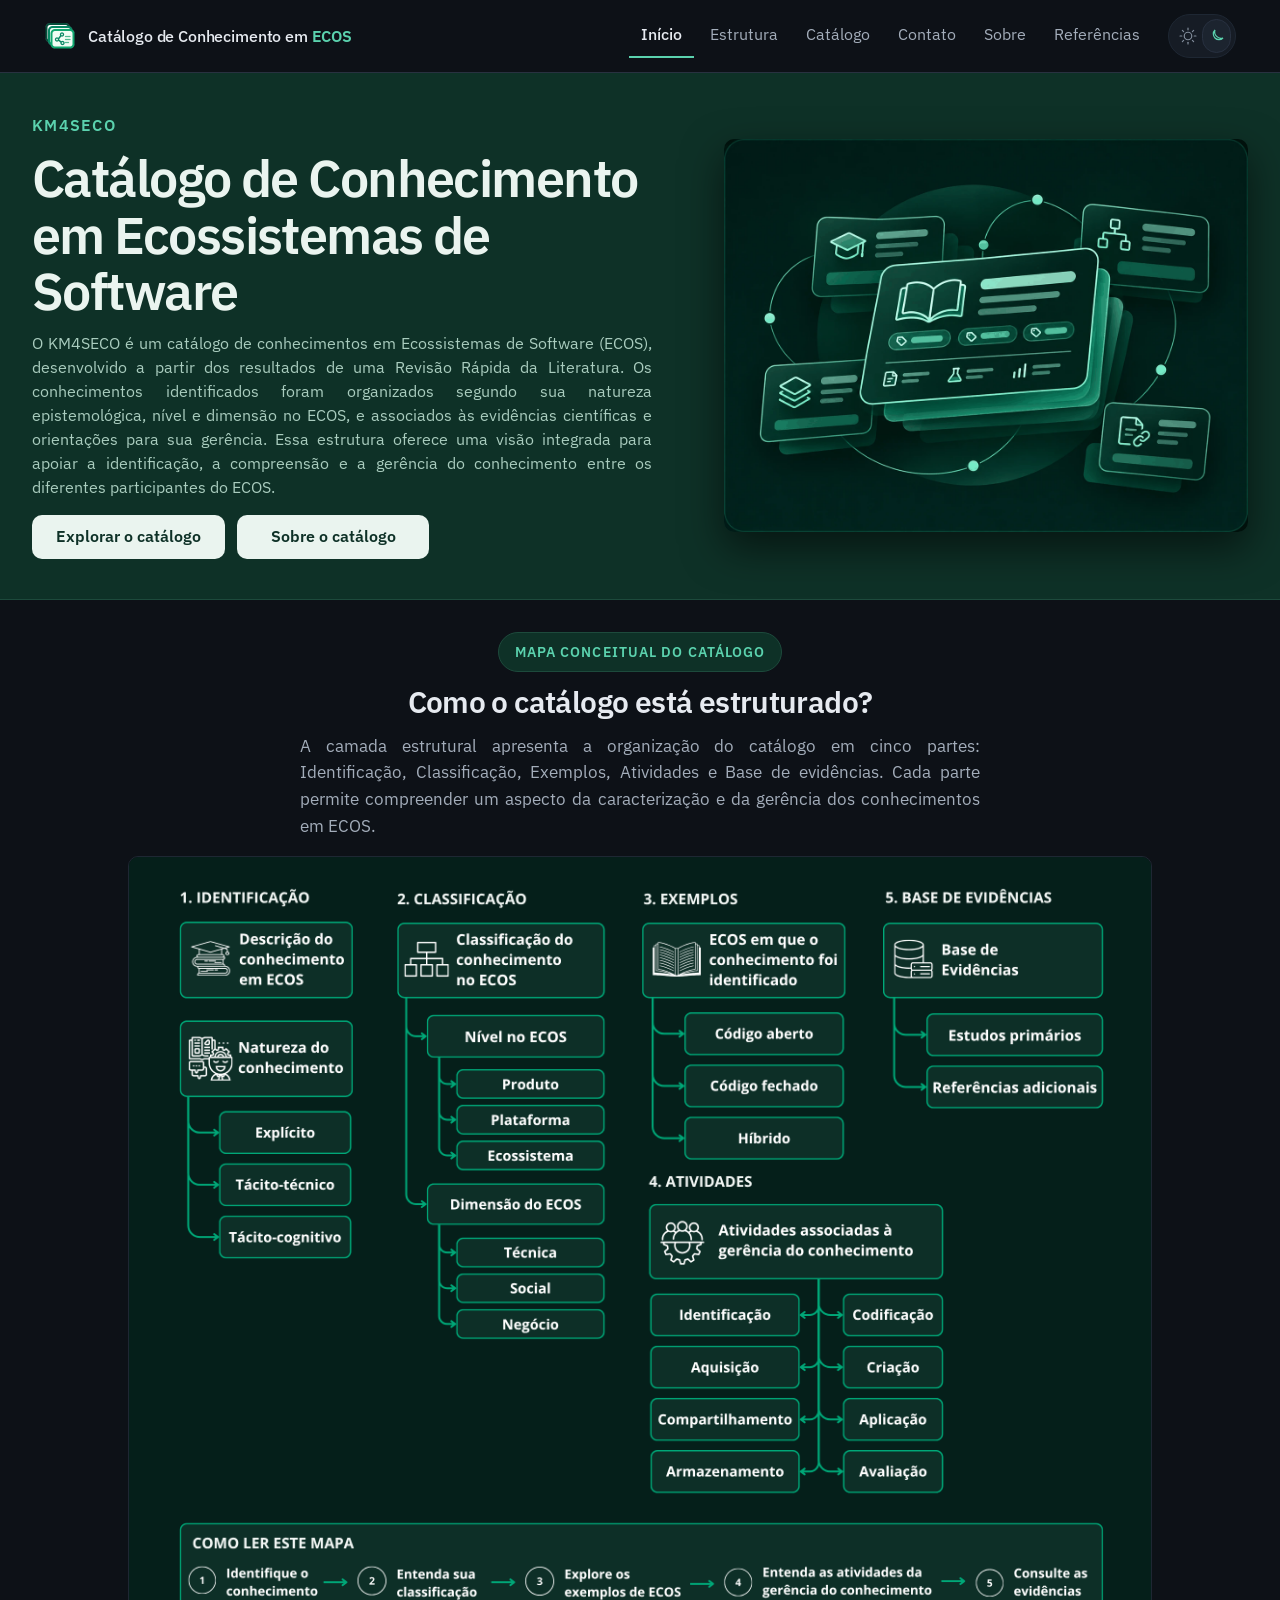
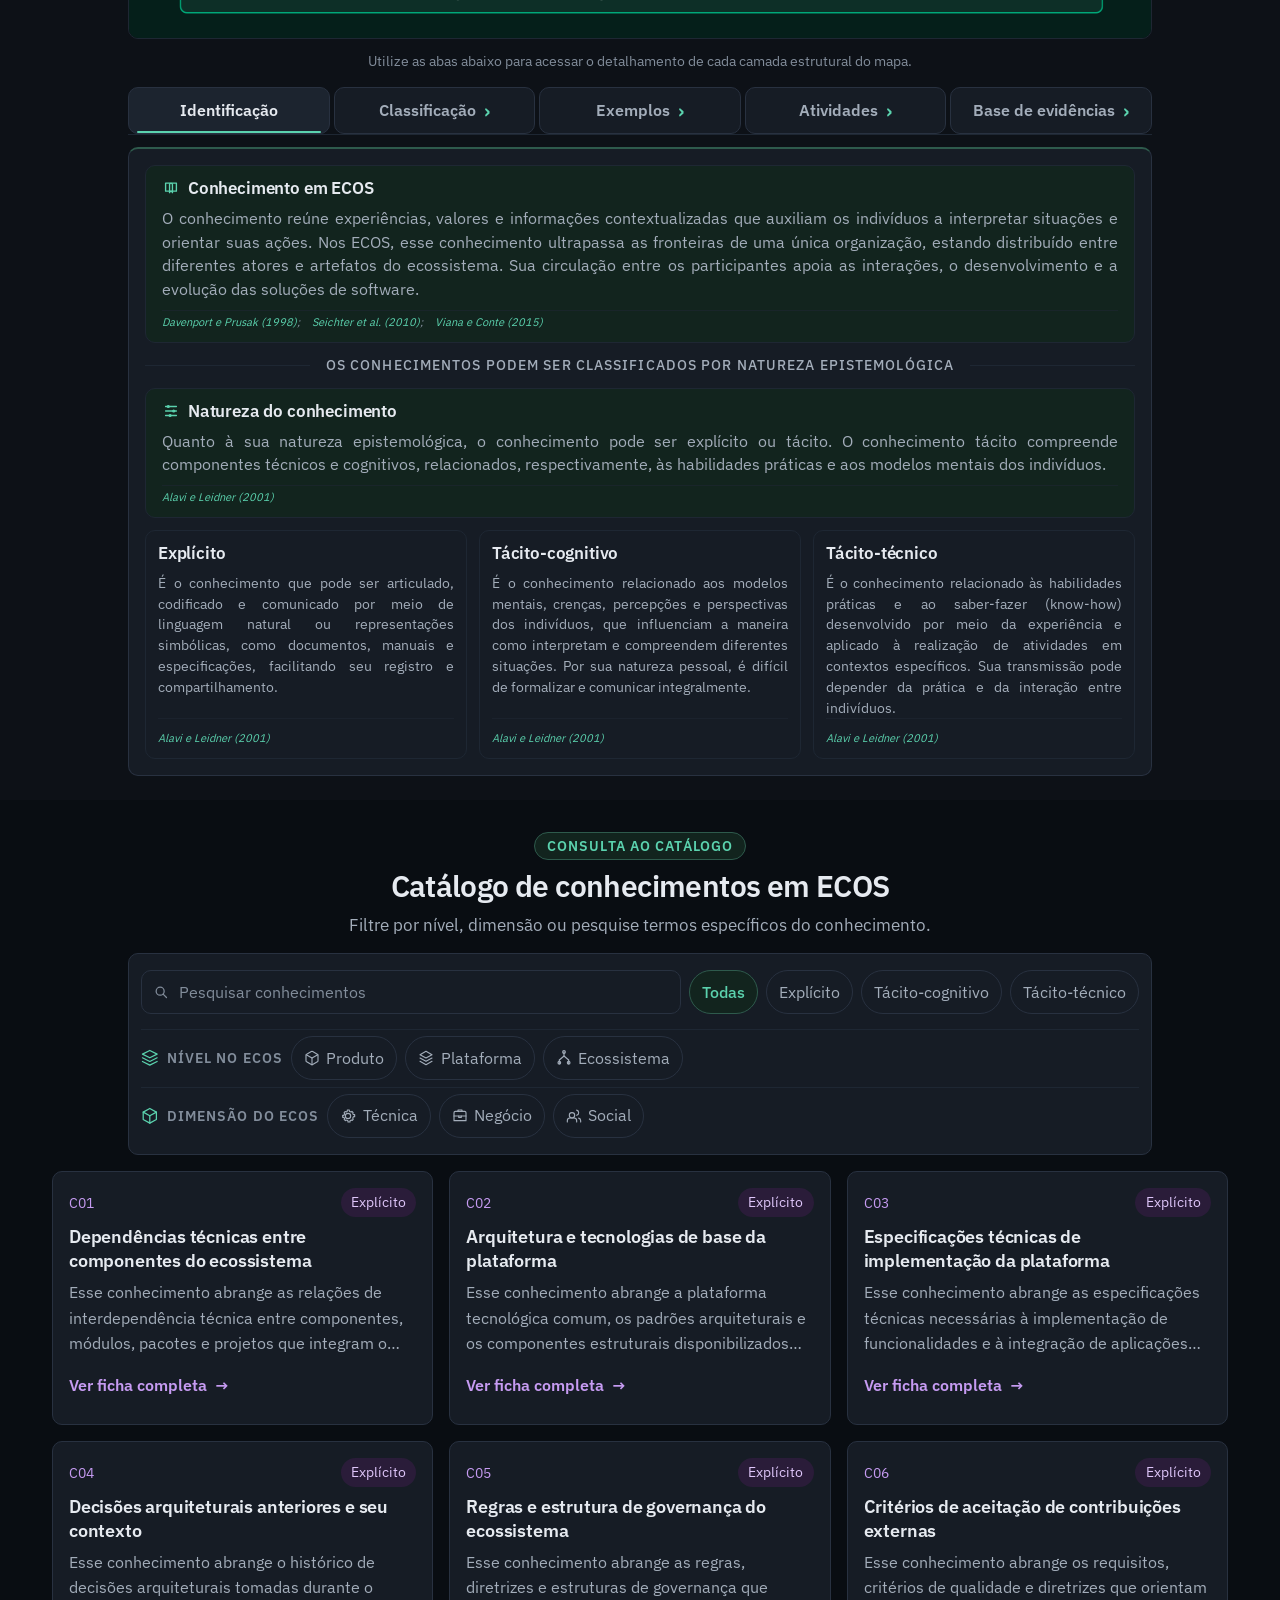
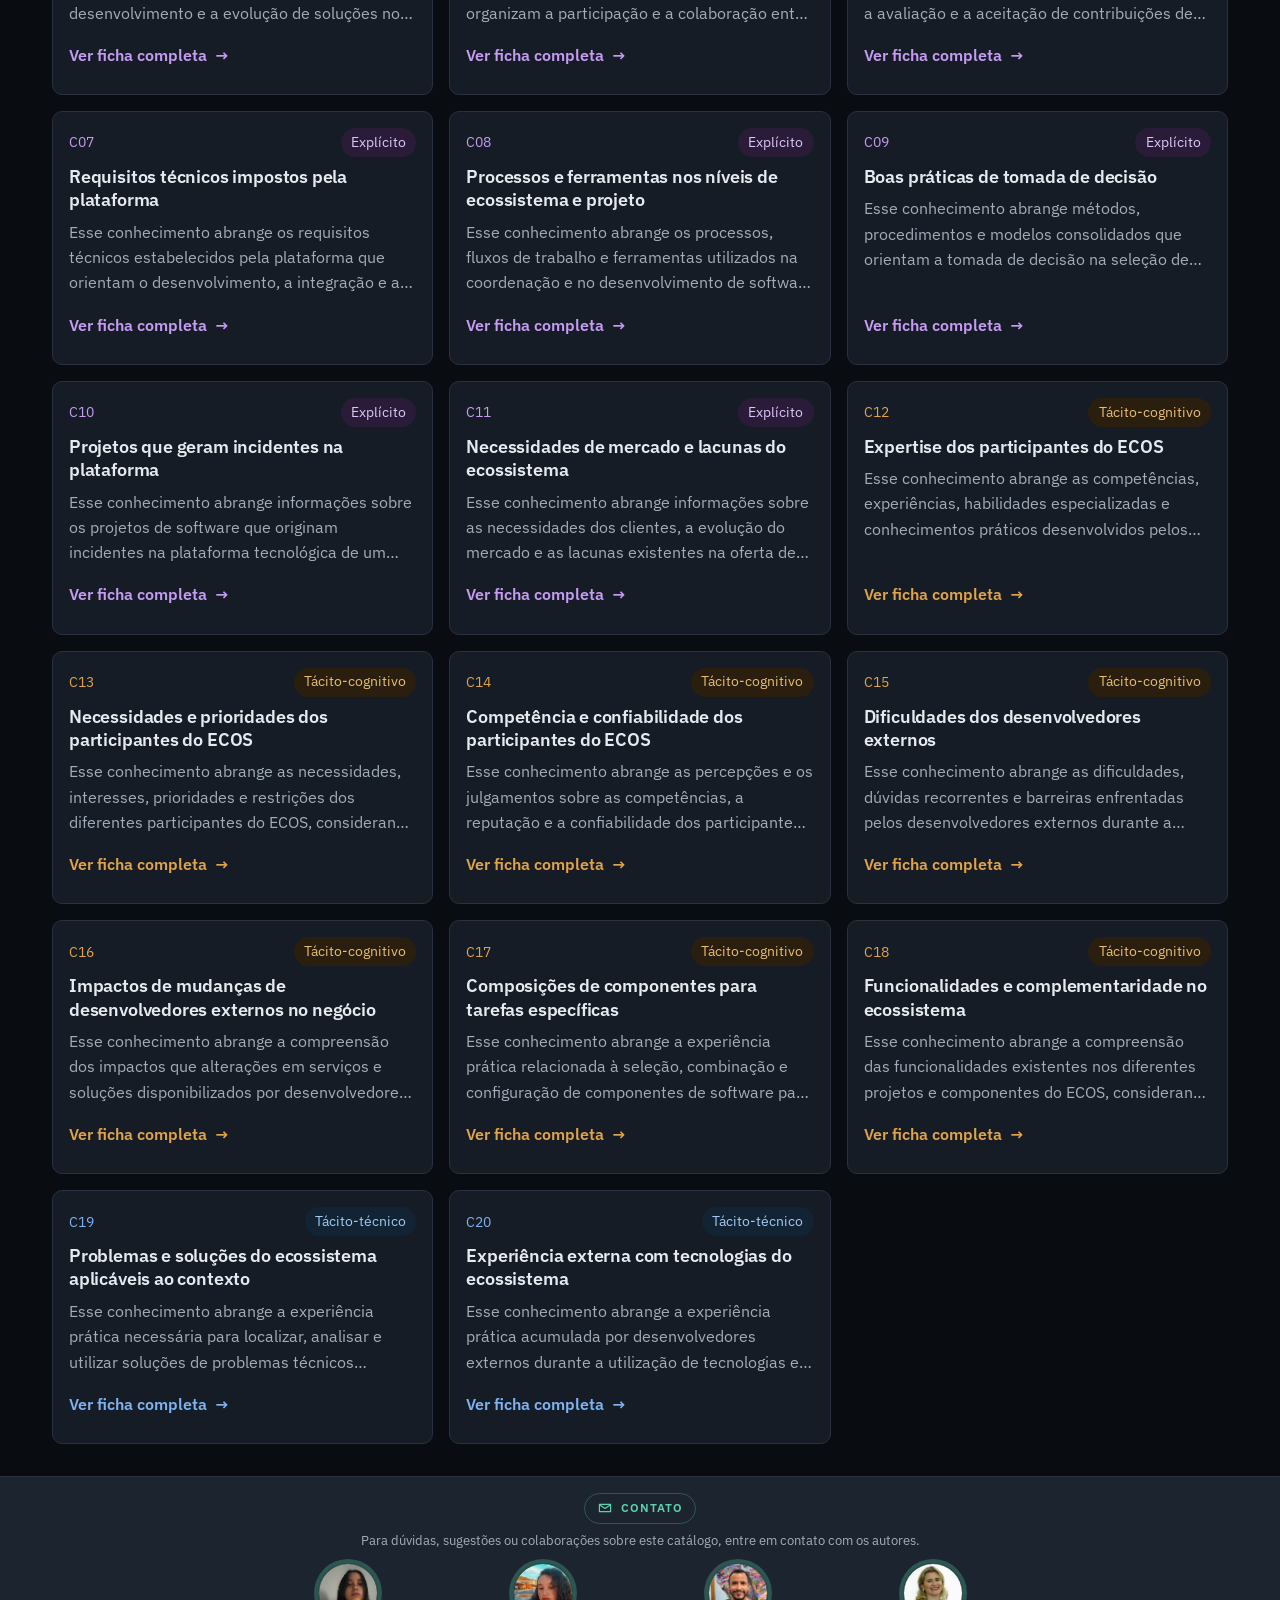
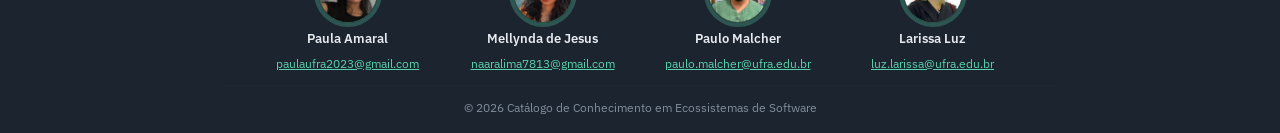
==== commit b12ea2b5: "fix: padroniza logotipo do cabecalho com favicon" ====
--- a/index.html
+++ b/index.html
@@ -28,7 +28,7 @@
       
 <img
   class="marca__icone"
-  src="imagens/logo-km4seco.svg"
+  src="imagens/favicon-transparente.png"
   alt=""
   width="32"
   height="32"
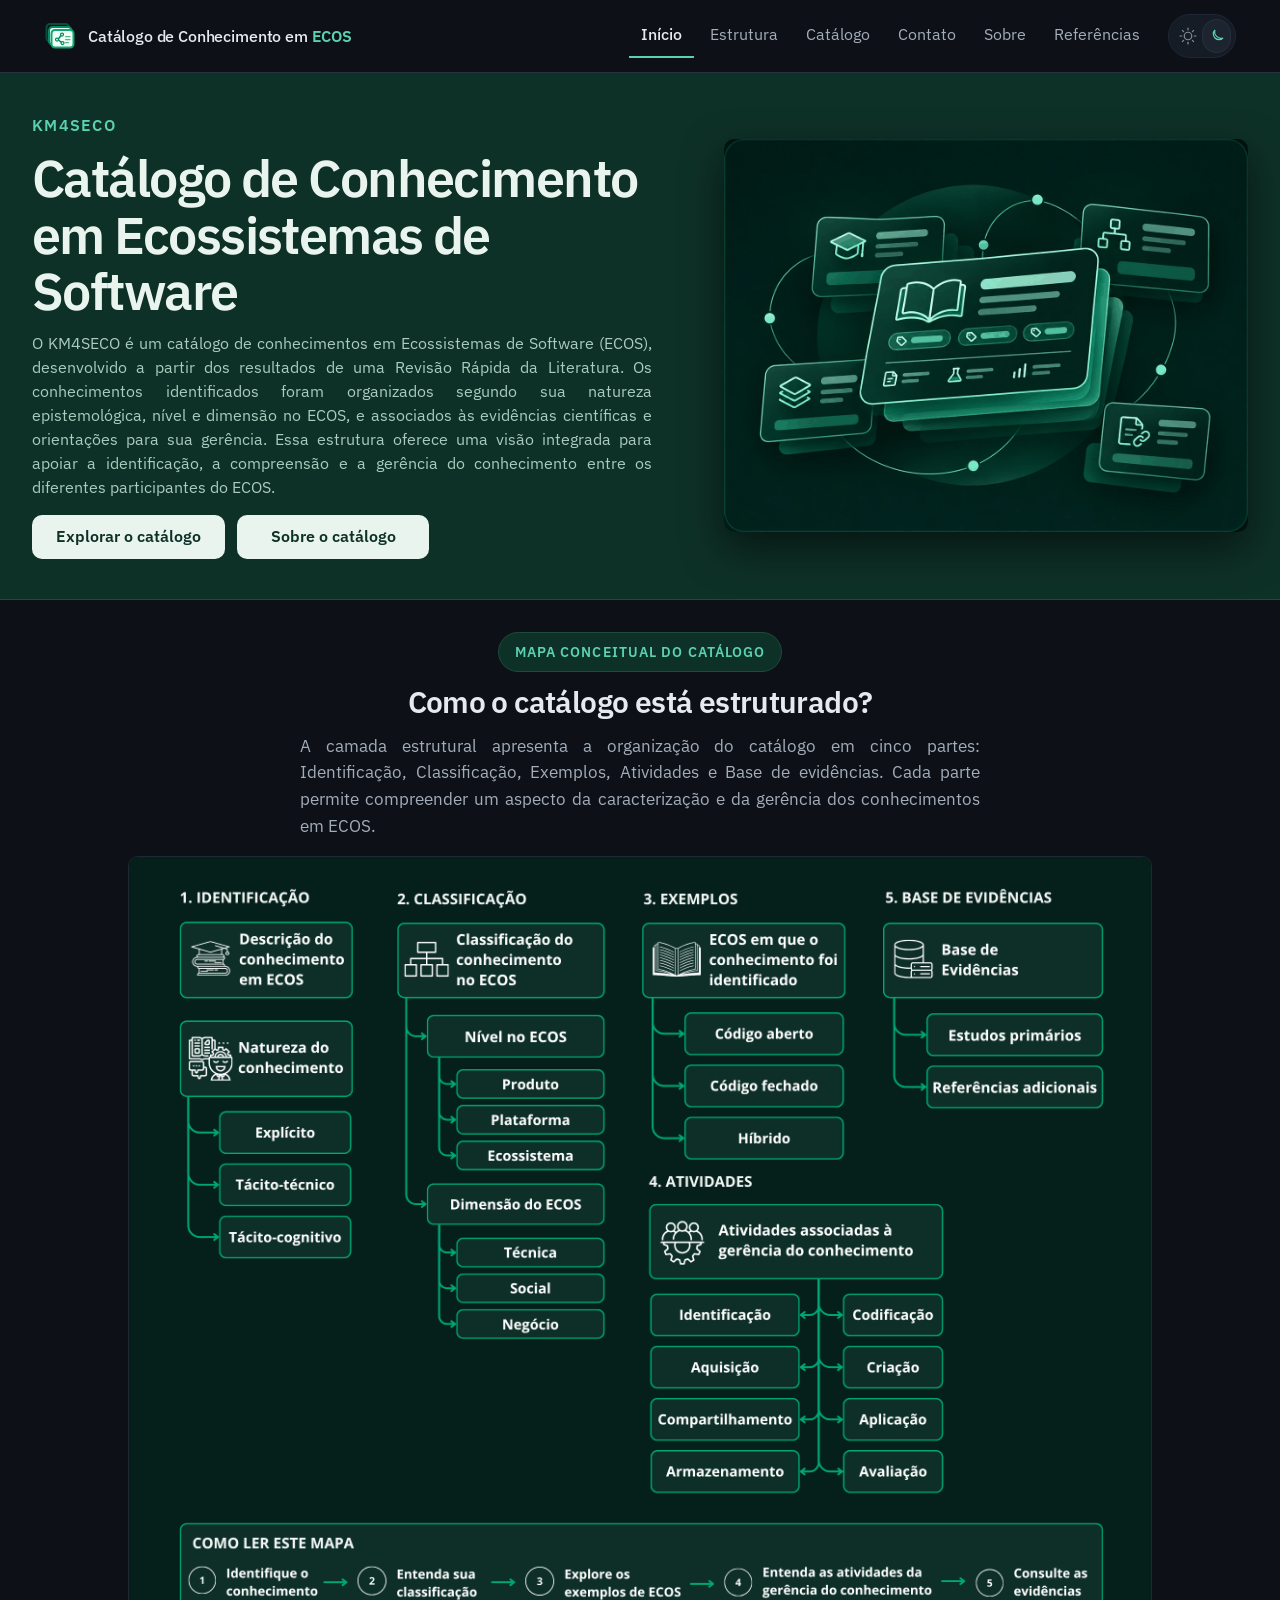
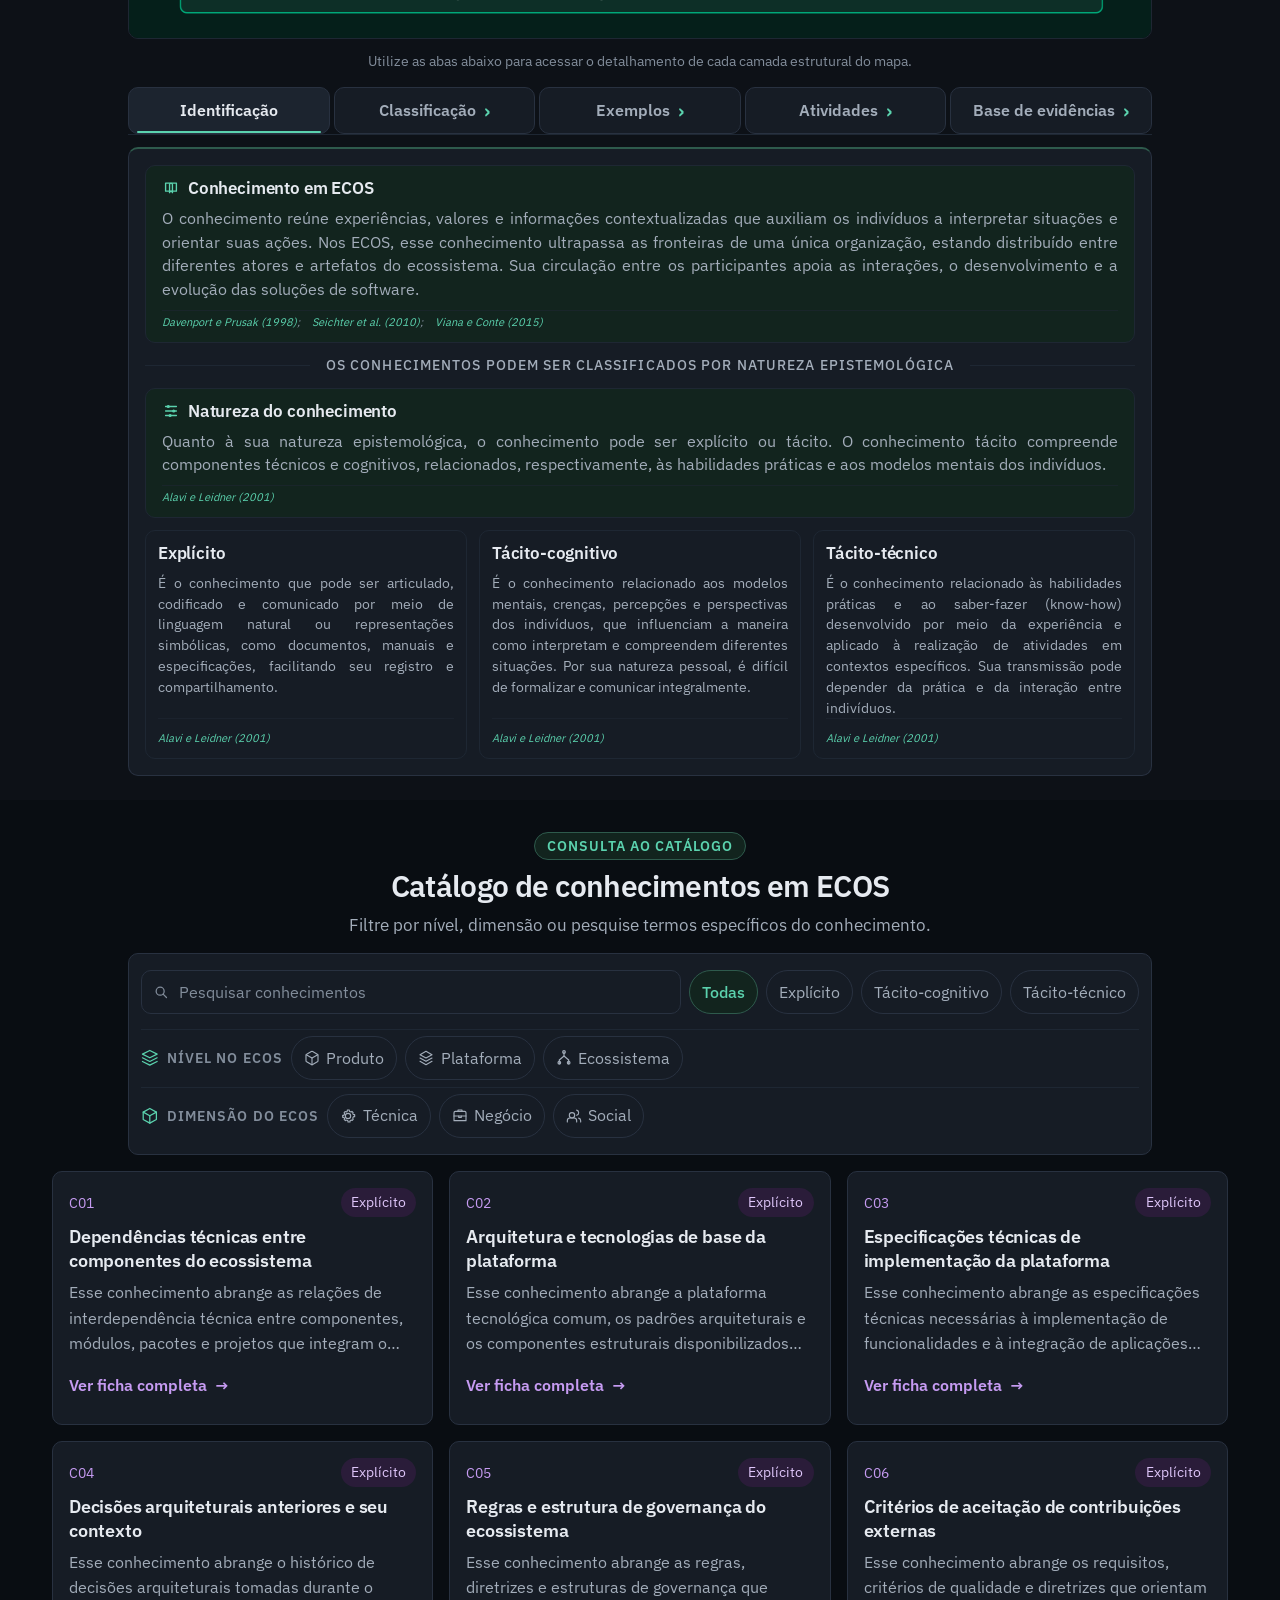
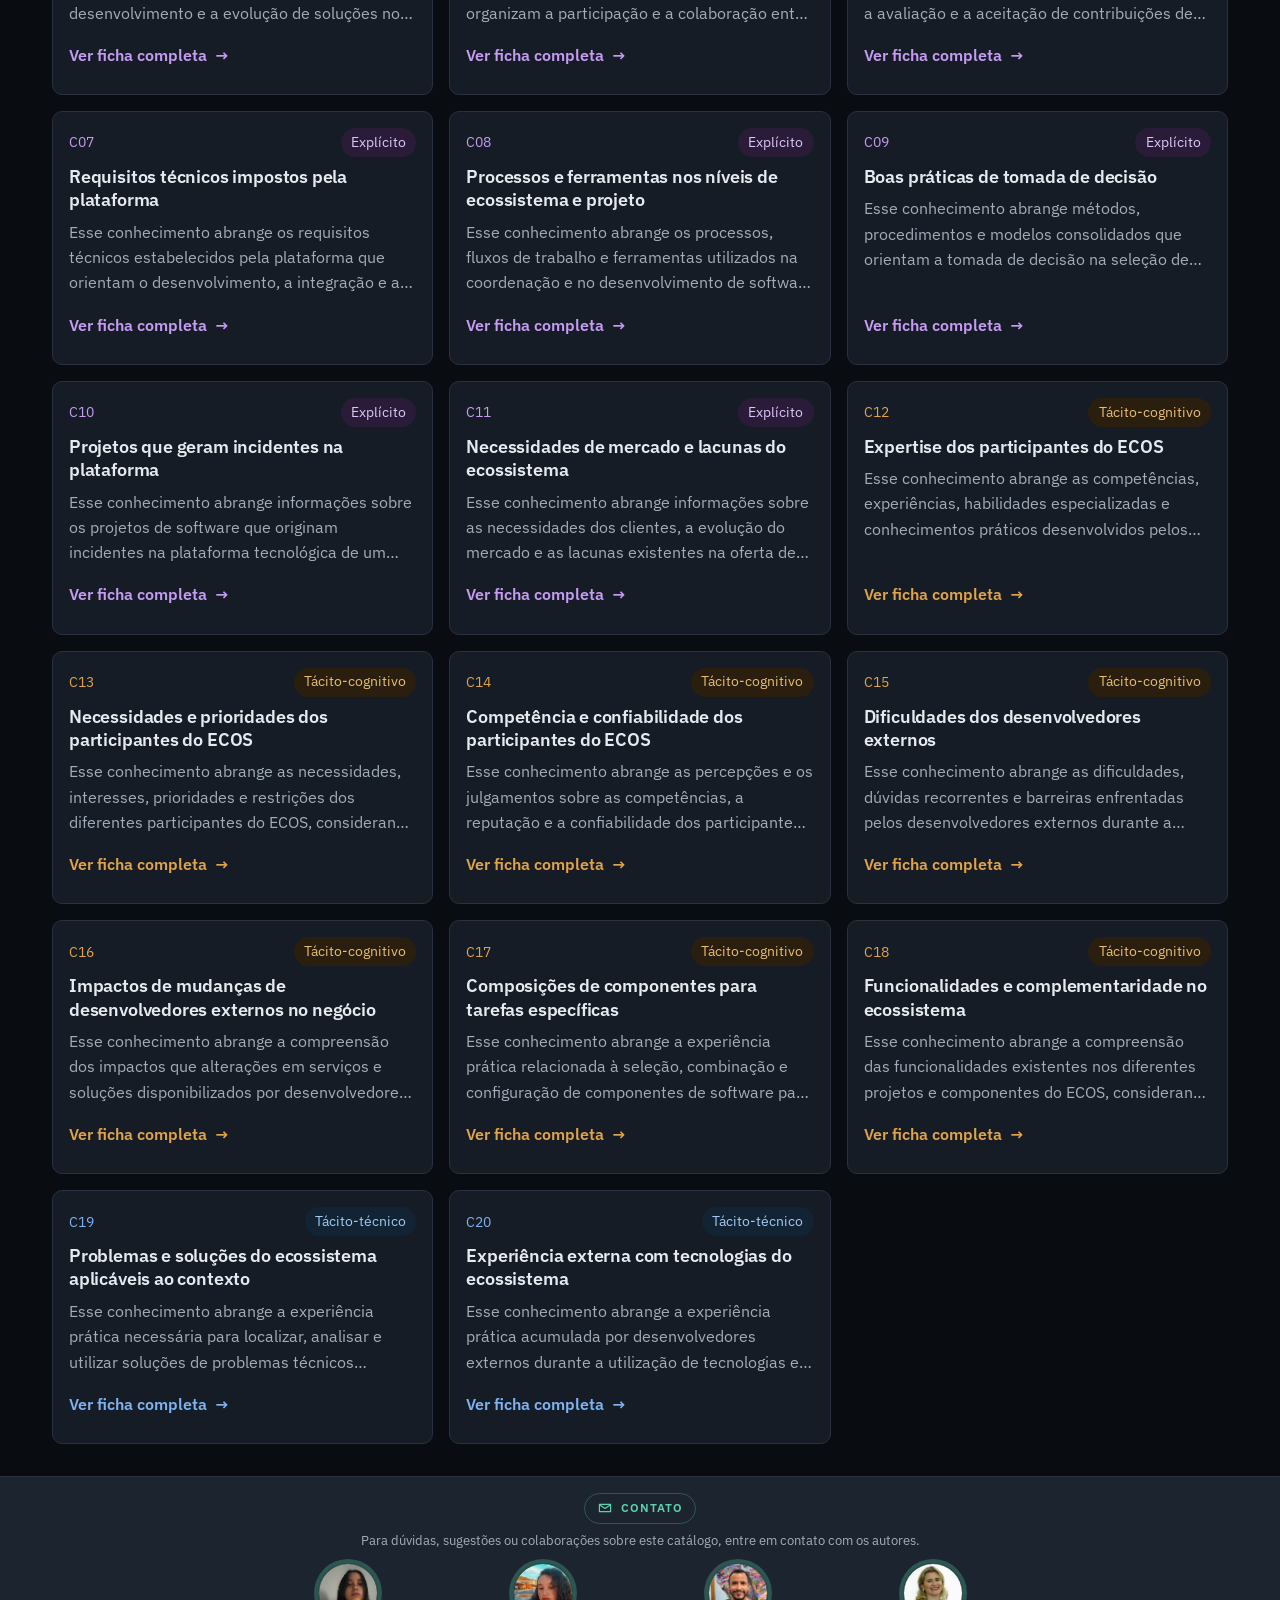
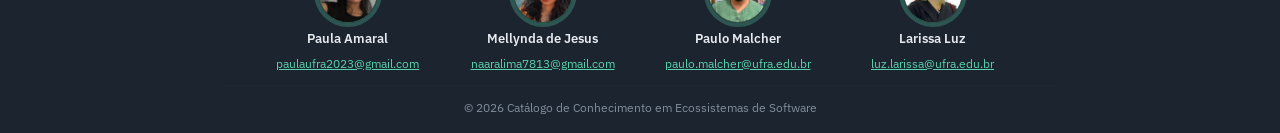
==== commit 0a5f1779: "fix: restaura logotipo SVG no cabecalho do catalogo" ====
--- a/index.html
+++ b/index.html
@@ -28,7 +28,7 @@
       
 <img
   class="marca__icone"
-  src="imagens/favicon-transparente.png"
+  src="imagens/logo-km4seco.svg"
   alt=""
   width="32"
   height="32"
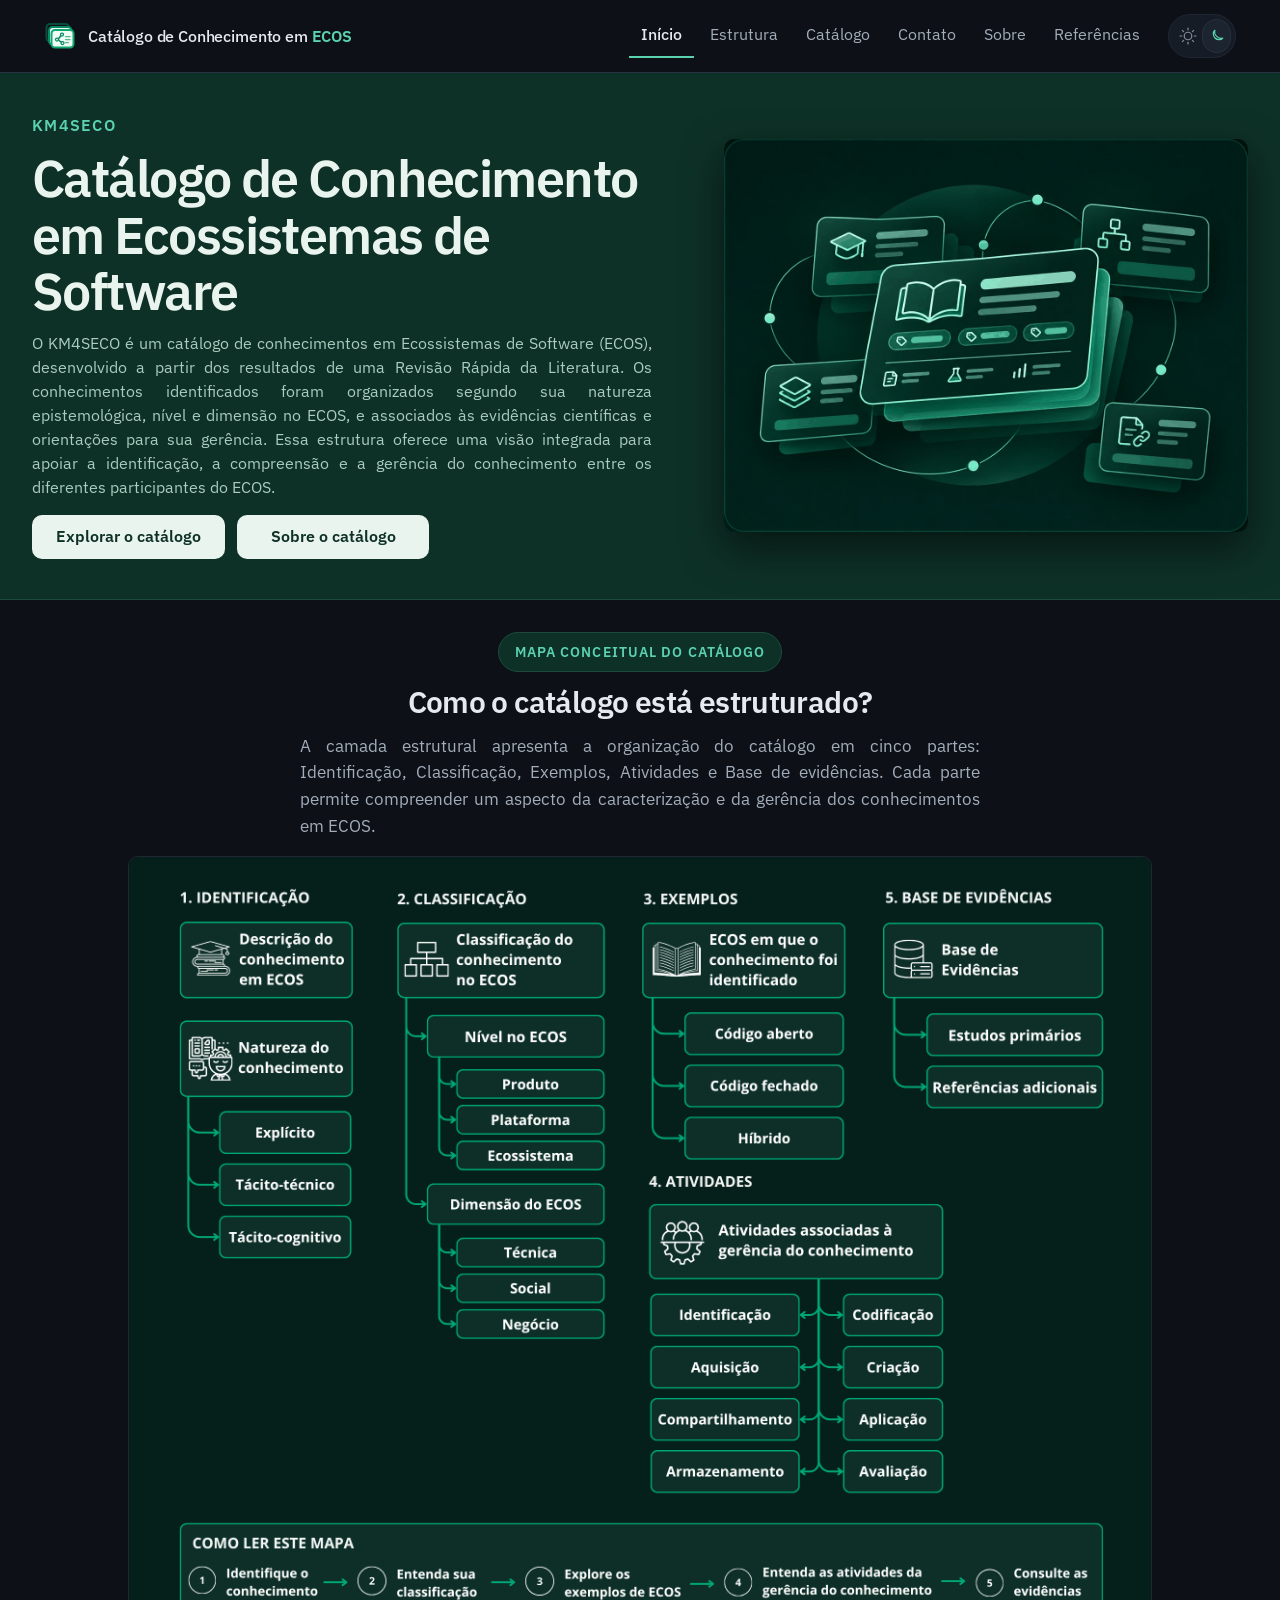
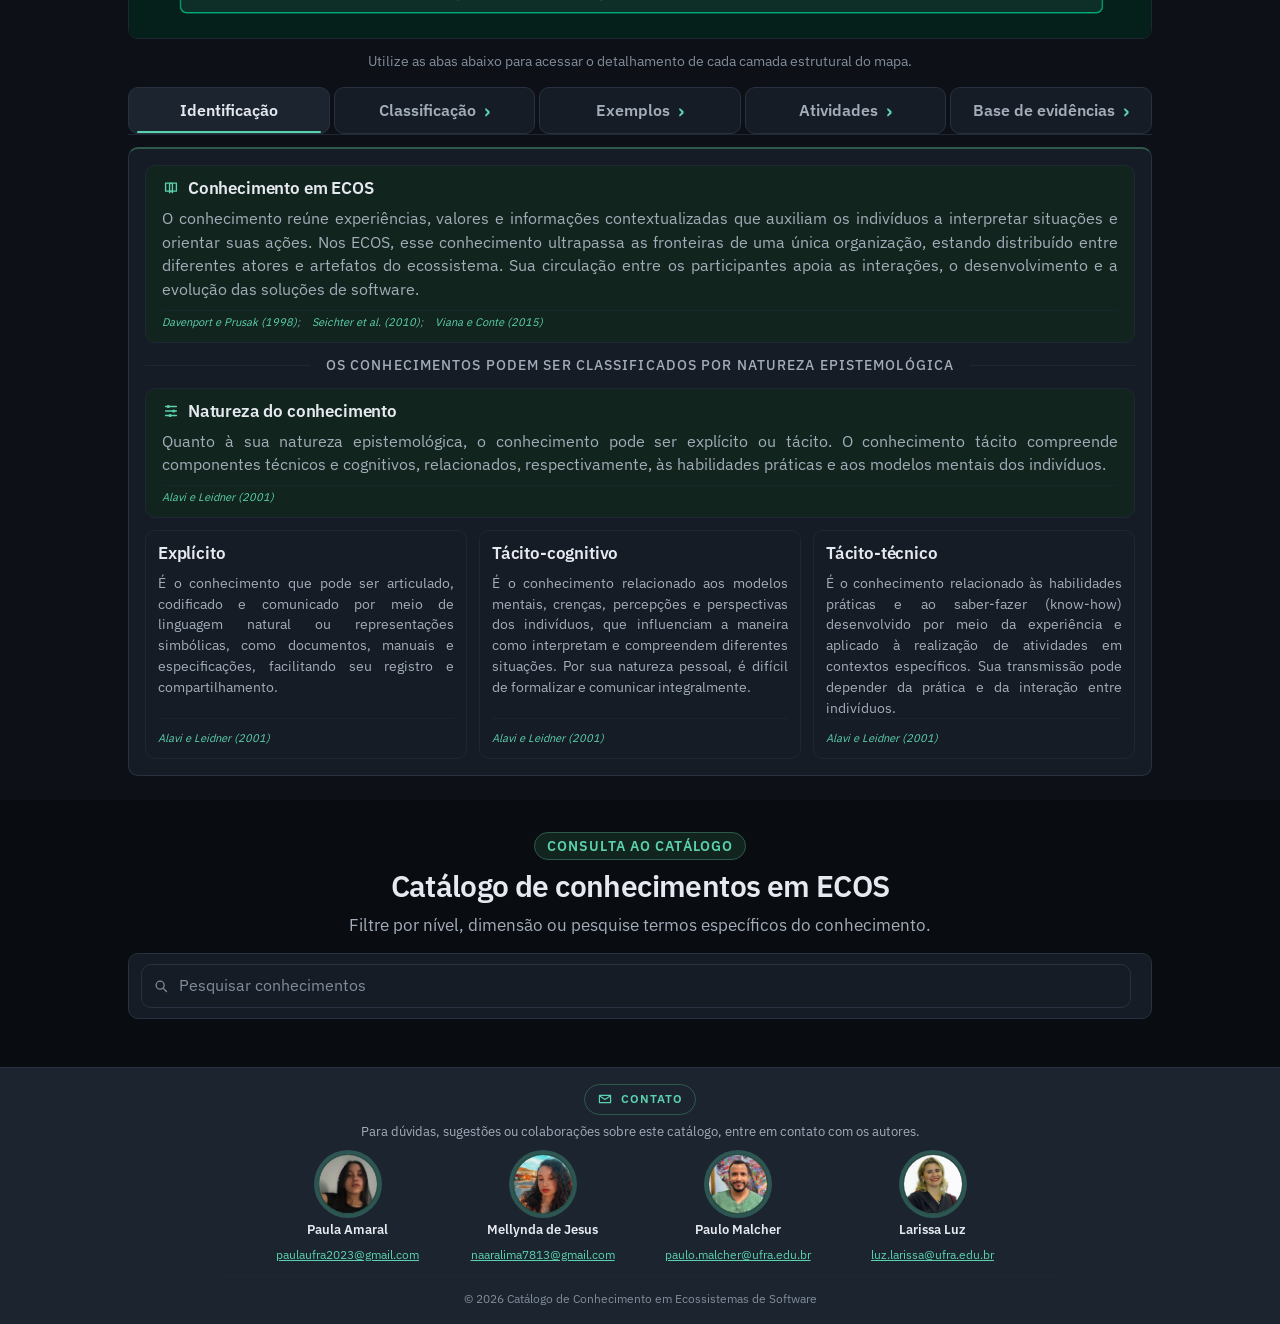
==== commit 0d0ffa3e: "fix: melhora navegacao das atividades e inicializacao da interface" ====
--- a/index.html
+++ b/index.html
@@ -8,24 +8,25 @@
 <meta name="description" content="KM4SECO, catálogo de conhecimento em Ecossistemas de Software (ECOS) construído a partir de uma revisão rápida da literatura, com busca, filtros e estudos primários que sustentam os conhecimentos.">
 <script>
   /* Aplica o tema gravado antes da primeira pintura, para a página não piscar. */
+  document.documentElement.classList.add('js');
   try {
     var tema = localStorage.getItem('tema');
     if (tema === 'claro' || tema === 'escuro') document.documentElement.dataset.tema = tema;
   } catch (erro) {}
 </script>
+<link rel="preload" href="assets/fonts/ibm-plex-sans/IBMPlexSans-VariableFont_wdth,wght.ttf" as="font" type="font/ttf" crossorigin>
 <link rel="stylesheet" href="css/tokens.css?v=20261106-8">
 <link rel="stylesheet" href="css/base.css?v=20261106-8">
 <link rel="stylesheet" href="css/componentes.css?v=20261106-8">
 <link rel="stylesheet" href="css/paginas.css?v=20261106-8">
-<link rel="icon" type="image/png" href="imagens/favicon-transparente.png?v=2">
+<link rel="icon" type="image/png" href="imagens/favicon-km4seco.png?v=1">
 </head>
 <body>
-<a class="pular-para-conteudo" href="#catalogo">Pular para o catálogo</a>
+<a class="pular-para-conteudo" href="#conteudo">Pular para o conteúdo</a>
 
 <header class="cabecalho">
   <div class="container cabecalho__interno">
     <a class="marca" href="index.html" aria-label="Catálogo de Conhecimento em ECOS, ir para o início">
-      
 <img
   class="marca__icone"
   src="imagens/logo-km4seco.svg"
@@ -228,9 +229,9 @@
 
 <script type="module" src="js/versao.js?v=20261106-8"></script>
 <script type="module" src="js/tema.js?v=20261106-8"></script>
-<script type="module" src="js/menu.js?v=20261106-8"></script>
+<script type="module" src="js/menu.js?v=20261106-8" onerror="document.documentElement.classList.remove('js')"></script>
 <script type="module" src="js/navegacao.js?v=20261106-8"></script>
 <script type="module" src="js/inicio.js?v=20261106-8"></script>
-<script type="module" src="js/catalogo.js?v=20261106-8"></script>
+<script type="module" src="js/catalogo.js?v=20261106-8" onerror="document.documentElement.classList.remove('js')"></script>
 </body>
 </html>
--- a/css/tokens.css
+++ b/css/tokens.css
@@ -28,6 +28,11 @@
   --cor-acento-fundo: #12241E;
   --cor-acento-linha: #2E5A4C;
   --cor-contraste: #0D1117;
+  /* As superfícies da página Sobre têm valores próprios para preservar a
+     separação visual já aprovada entre os cartões e seus critérios. */
+  --cor-sobre-cartao: #FFFFFF;
+  --cor-sobre-criterio: #F6F8F7;
+  --cor-sobre-criterio-linha: var(--cor-linha-suave);
 
   /* Natureza, a classificação principal */
   --cor-explicito: #C69BF2;
@@ -181,7 +186,7 @@
   /* Movimento */
   --dur-rapida: 120ms;
   --dur-media: 200ms;
-  --dur-interruptor: 280ms;
+  --dur-interruptor: 450ms;
   --dur-hover: 240ms;
   --dur-entrada-ficha: 260ms;
   --dur-troca-ficha: 220ms;
@@ -200,6 +205,15 @@
   --cor-veu: rgb(0 0 0 / 0.45);
   --cor-veu-opaco: rgb(0 0 0 / 0.72);
   --desfoque-veu: 8px;
+}
+
+/* A folha original aplicava estas superfícies somente quando o atributo de
+   tema escuro estava presente. Mantê-las como tokens conserva a mesma cascata
+   e tira valores literais de páginas.css. */
+:root[data-tema="escuro"] {
+  --cor-sobre-cartao: var(--cor-superficie-alta);
+  --cor-sobre-criterio: #161D27;
+  --cor-sobre-criterio-linha: #202A36;
 }
 
 /* O escuro é o padrão da página inteira, para acompanhar a faixa de abertura.
--- a/css/base.css
+++ b/css/base.css
@@ -51,6 +51,13 @@
   color: inherit;
 }
 
+/* O Chrome Android acrescenta um brilho azul ao toque, independente dos
+   estados visuais do catálogo. Este ajuste remove só esse brilho nativo;
+   o :focus-visible global continua garantindo foco de teclado em verde. */
+a, button, input, select, summary, [role="button"], [role="tab"] {
+  -webkit-tap-highlight-color: transparent;
+}
+
 /* Qualquer classe de componente com display próprio vence o display none que o
    navegador dá ao atributo hidden, então aqui ele volta a mandar. */
 [hidden] { display: none !important; }
@@ -91,7 +98,7 @@
 /* ---------- Troca de tema ---------- */
 /* A classe só existe durante a troca, e anima cor, nunca posição ou tamanho. */
 :root.trocando-tema,
-:root.trocando-tema *,
+:root.trocando-tema *:not(.interruptor__deslizante),
 :root.trocando-tema *::before,
 :root.trocando-tema *::after {
   transition:
--- a/css/componentes.css
+++ b/css/componentes.css
@@ -20,6 +20,7 @@
   align-items: center;
   gap: var(--esp-1) var(--esp-4);
   min-height: var(--altura-cabecalho);
+  padding-block: 0.75rem;
   padding-inline: var(--esp-cabecalho-lateral);
 }
 
@@ -232,6 +233,13 @@
     display: grid;
   }
 
+  /* O marcador entra no primeiro script do documento. Até menu.js definir o
+     estado correto, a navegação compacta já nasce recolhida, sem piscar aberta.
+     Sem JavaScript, a marca não existe e os links continuam disponíveis. */
+  :root.js .navegacao:not([data-menu-pronto]) {
+    display: none;
+  }
+
   .navegacao {
     position: absolute;
     top: calc(100% + var(--esp-1));
@@ -556,6 +564,25 @@
 
 .filtros__principal .filtros__opcoes {
   flex-wrap: nowrap;
+}
+
+/* No painel móvel a busca fica numa linha própria e as quatro naturezas
+   repartem as linhas conforme a largura disponível. Assim nenhuma opção fica
+   fora da folha de filtros ou exige rolagem lateral. */
+@media (max-width: 47.99rem) {
+  .filtros__linha { align-items: stretch; }
+
+  .filtros__busca,
+  .filtros__principal,
+  .filtros__principal .filtros__grupo {
+    flex: 1 1 100%;
+    width: 100%;
+  }
+
+  .filtros__principal .filtros__opcoes {
+    width: 100%;
+    flex-wrap: wrap;
+  }
 }
 
 .filtros__contagem {
@@ -1233,10 +1260,9 @@
   stroke-linecap: round;
   stroke-linejoin: round;
 }
-/* Os oito processos, duas colunas e quatro linhas, em todas as larguras. O
-   cartão é o mesmo botão das categorias de ECOS, então altura, canto, recuo,
-   ícone, tipografia, hover e foco vêm de lá sem uma linha a mais. O que muda é
-   a grade, porque são oito e não três. */
+/* Cada atividade precisa de 9.375rem para acomodar o rótulo mais longo, seu
+   recuo e a borda. A grade mantém no máximo duas colunas para preservar a
+   composição das oito atividades. */
 .atividades__cartoes {
   display: grid;
   grid-template-columns: repeat(2, minmax(0, 1fr));
@@ -1245,9 +1271,10 @@
 /* O painel abre abaixo da grade inteira, nunca dentro de uma célula, e o texto
    dele vai à esquerda. São parágrafos longos numa caixa estreita, e a
    justificação abria vão entre as palavras. */
+/* Descrições das atividades de gerência do conhecimento */
 .atividades__painel .atividades__descricao {
-  text-align: left;
-  hyphens: manual;
+  text-align: justify;
+  hyphens: auto;
 }
 /* O rodapé de procedência fecha a atividade. Separador fino, ícone, rótulo e
    os identificadores na mesma linha, quebrando sozinhos quando a largura
@@ -1573,6 +1600,12 @@
   .estudo[data-com-link] { grid-template-columns: 36px minmax(0, 1fr); }
   .estudo__acessar { grid-column: 2; justify-self: start; }
 }
+/* O contêiner é o miolo real da ficha, já descontadas as margens do diálogo.
+   Abaixo de 20.875rem, o bloco interno não entrega 9.375rem para cada uma das
+   duas atividades e o vão entre elas; a leitura passa a uma coluna. */
+@container (max-width: 20.875rem) {
+  .atividades__cartoes { grid-template-columns: minmax(0, 1fr); }
+}
 /* Mantém a rolagem dentro da ficha e evita que ela se propague
    para a página que está atrás do modal. */
 .dialogo-ficha__corpo {
@@ -1771,14 +1804,3 @@
   margin-left: 0.25rem;
   font-size: 0.9em;
 }
-
-/* Refinamento visual do cabeçalho */
-.cabecalho__interno {
-  padding-block: 0.75rem;
-}
-
-@media (max-width: 47.99rem) {
-  .cabecalho__interno {
-    padding-block: 0.75rem;
-  }
-}
--- a/css/paginas.css
+++ b/css/paginas.css
@@ -175,10 +175,6 @@
   }
 }
 
-.secao--estrutura {
-  padding-top: var(--esp-8);
-  padding-bottom: var(--esp-5);
-}
 /* Desvio do cabeçalho fixo, para a âncora não parar atrás dele. */
 section[id] { scroll-margin-top: calc(var(--altura-cabecalho) + var(--esp-3)); }
 /* A seção recua um tom, o mesmo do miolo da ficha, senão o cartão claro não tem
@@ -886,15 +882,10 @@
 .sobre__card {
   min-width: 0;
   padding: var(--esp-sobre-cartao);
-  background: #ffffff;
+  background: var(--cor-sobre-cartao);
   border: var(--borda);
   border-radius: var(--raio);
   box-shadow: var(--sombra-1);
-}
-
-/* Fundo dos cards no modo escuro */
-[data-tema="escuro"] .sobre__card {
-  background: var(--cor-superficie-alta);
 }
 
 .sobre__card h2 {
@@ -998,15 +989,9 @@
 .sobre__criterio {
   min-width: 0;
   padding: var(--esp-4);
-  background: #f6f8f7;
-  border: var(--borda-suave);
+  background: var(--cor-sobre-criterio);
+  border: 1px solid var(--cor-sobre-criterio-linha);
   border-radius: var(--raio);
-}
-
-/* Mesma paleta dos cartões de processos no modo escuro */
-[data-tema="escuro"] .sobre__criterio {
-  background: #161d27;
-  border-color: #202a36;
 }
 
 .sobre__criterio h3 {
@@ -1238,6 +1223,13 @@
    para dentro do bloco de filtro. */
 .catalogo__barra { display: none; }
 @media (max-width: 47.99rem) {
+  /* Até catalogo.js mover o painel para a folha móvel, ele não deve aparecer
+     brevemente no fluxo da página. Sem JavaScript, a marca não existe e a
+     busca continua disponível como conteúdo estático. */
+  :root.js #catalogo:not([data-catalogo-pronto]) .filtros {
+    display: none;
+  }
+
   .catalogo__cabecalho {
     justify-items: center;
     margin-bottom: var(--esp-3);
@@ -1512,8 +1504,6 @@
   .dialogo-ficha {
     width: min(47.5rem, calc(100vw - 3rem));
     max-width: none;
-    height: 90dvh;
-    max-height: 95dvh;
   }
 
   .dialogo-ficha__topo {
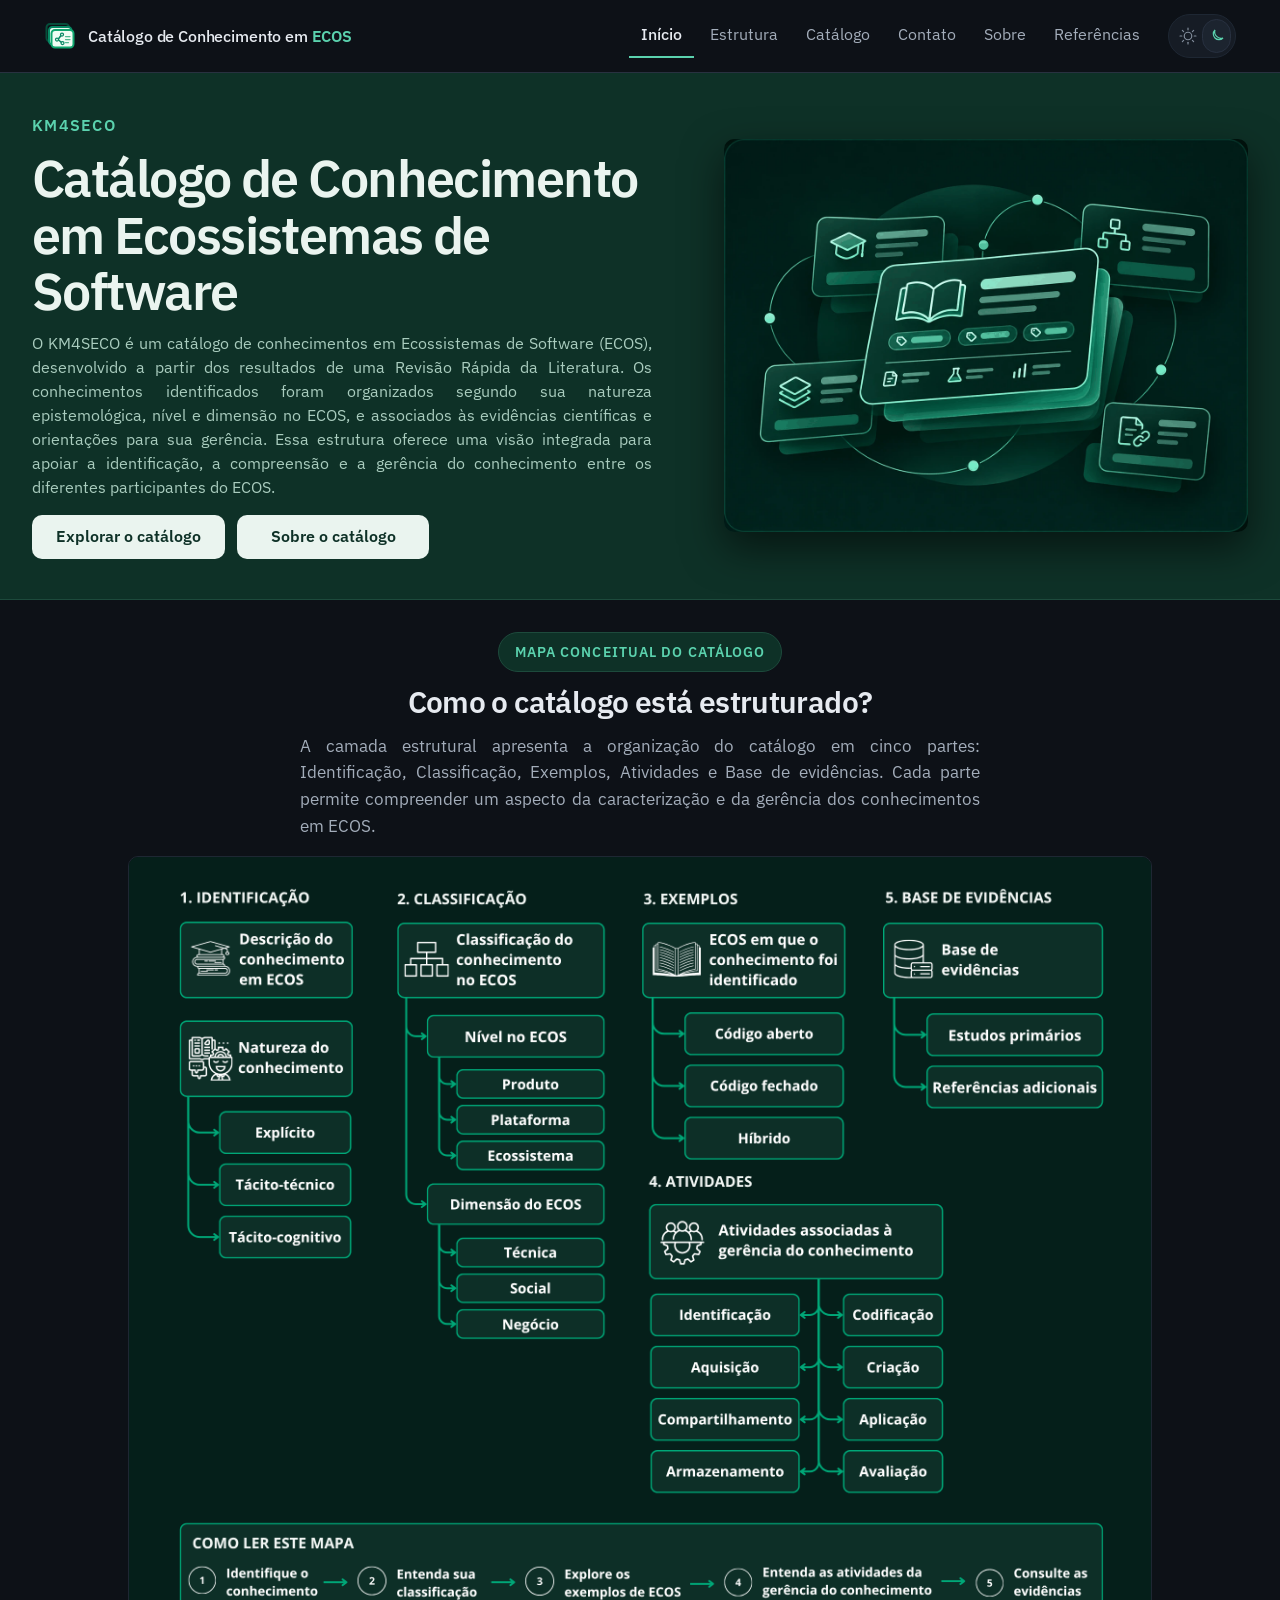
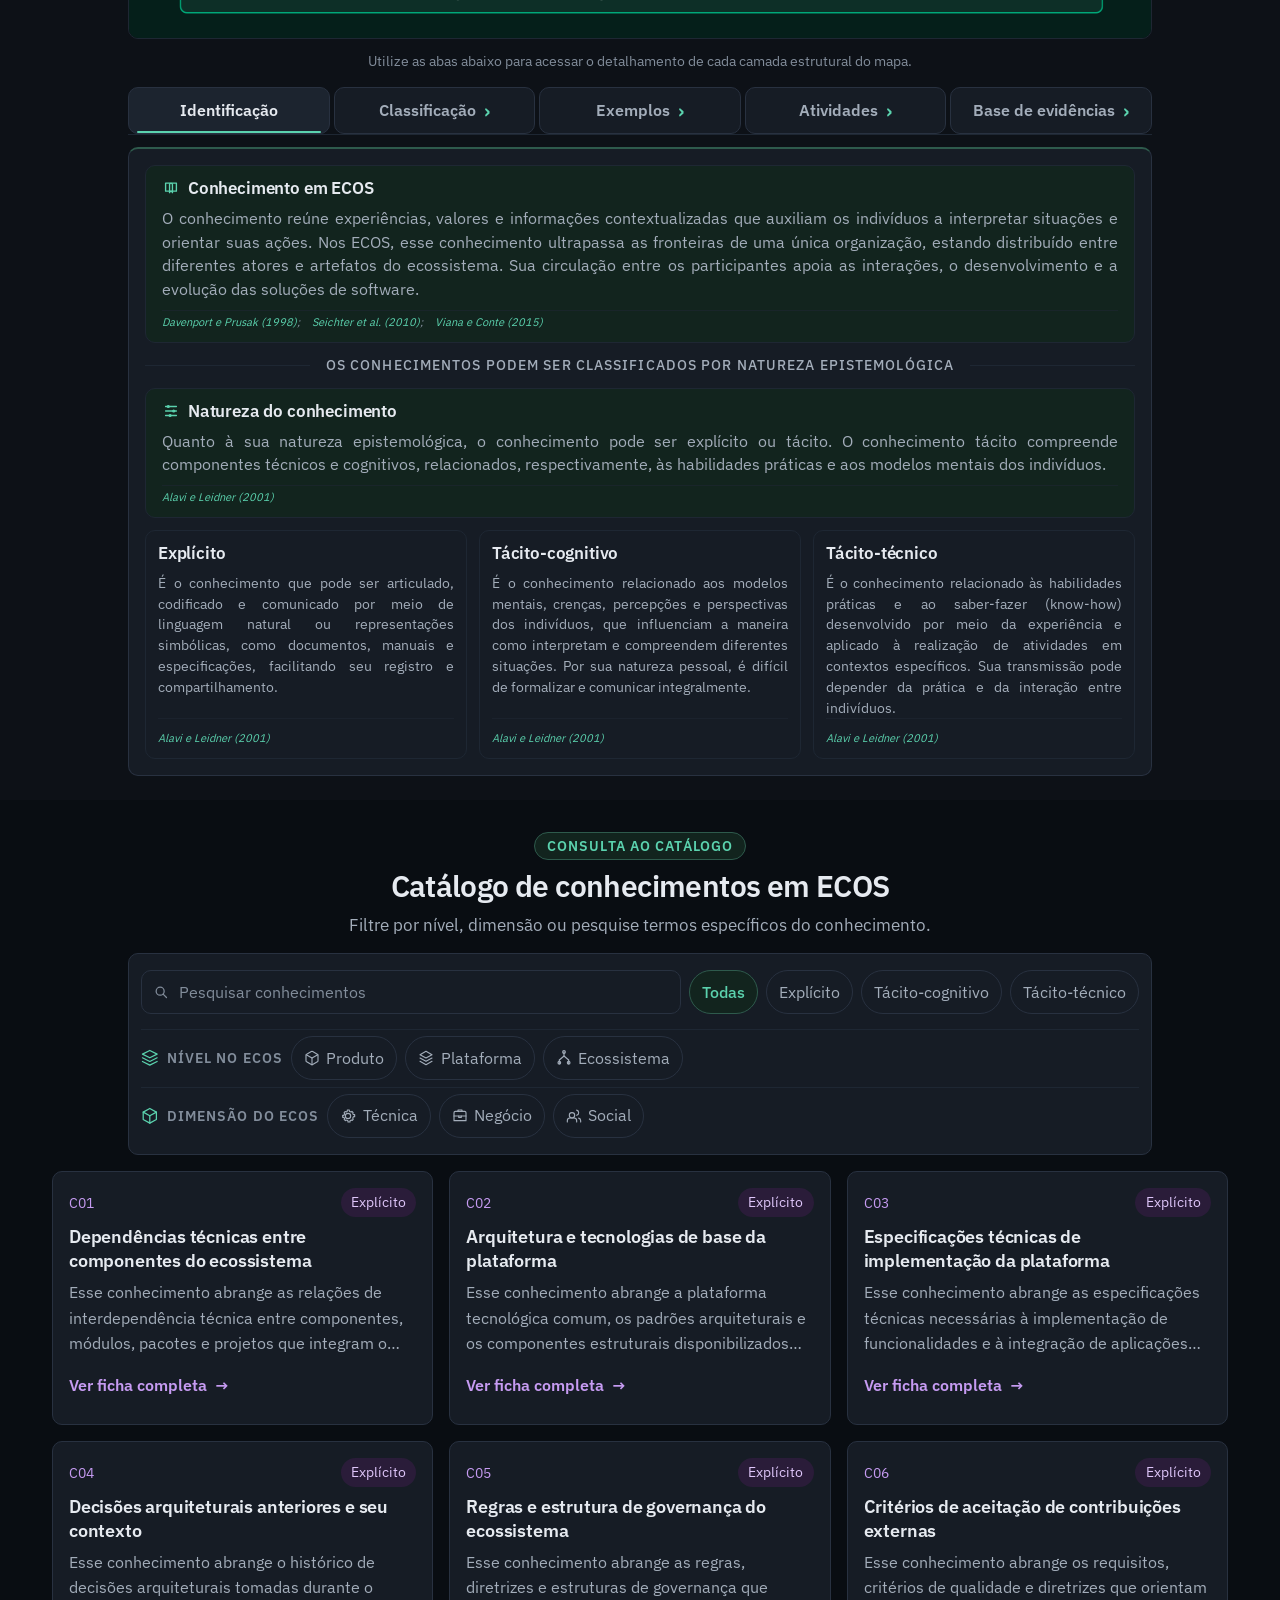
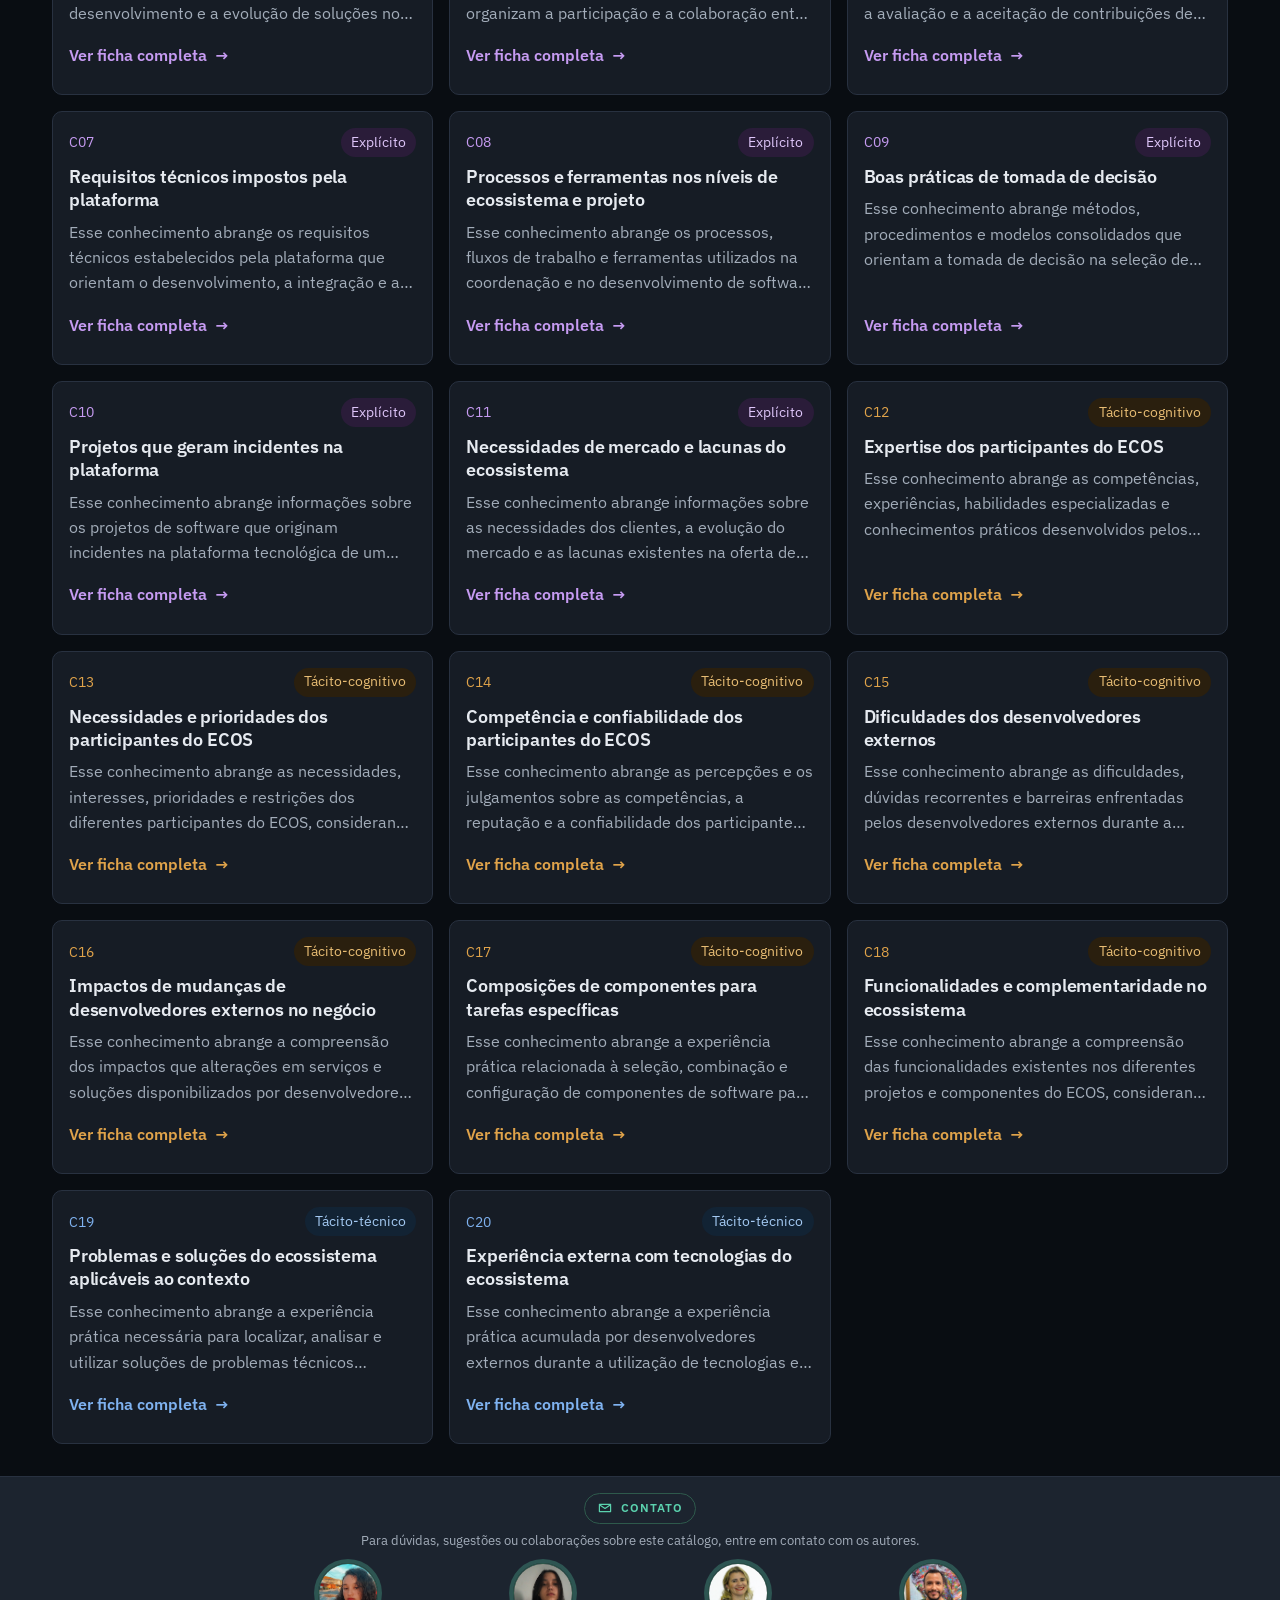
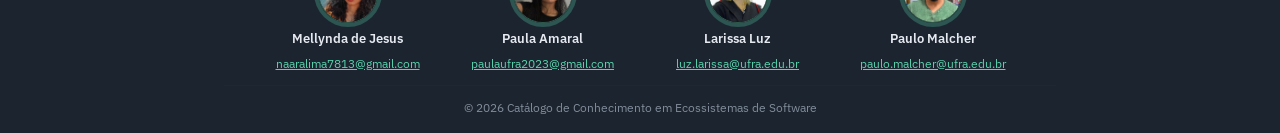
==== commit bc1a9c3b: "ajustando a ordem dos contatos" ====
--- a/index.html
+++ b/index.html
@@ -197,25 +197,25 @@
     </h2>
     <p class="contato__intro">Para dúvidas, sugestões ou colaborações sobre este catálogo, entre em contato com os autores.</p>
     <ul class="contato__lista">
+            <li class="pessoa">
+        <img class="pessoa__retrato pessoa__retrato--mellynda" src="imagens/mellynda.jpeg" alt="" width="500" height="625">
+        <span class="pessoa__nome">Mellynda de Jesus</span>
+        <a class="pessoa__email" href="mailto:naaralima7813@gmail.com">naaralima7813@gmail.com</a>
+      </li>
       <li class="pessoa">
         <img class="pessoa__retrato pessoa__retrato--paula" src="imagens/paula.jpeg" alt="" width="500" height="625">
         <span class="pessoa__nome">Paula Amaral</span>
         <a class="pessoa__email" href="mailto:paulaufra2023@gmail.com">paulaufra2023@gmail.com</a>
       </li>
       <li class="pessoa">
-        <img class="pessoa__retrato pessoa__retrato--mellynda" src="imagens/mellynda.jpeg" alt="" width="500" height="625">
-        <span class="pessoa__nome">Mellynda de Jesus</span>
-        <a class="pessoa__email" href="mailto:naaralima7813@gmail.com">naaralima7813@gmail.com</a>
-      </li>
-      <li class="pessoa">
+        <img class="pessoa__retrato pessoa__retrato--larissa" src="imagens/larissa.jpeg" alt="" width="500" height="625">
+        <span class="pessoa__nome">Larissa Luz</span>
+        <a class="pessoa__email" href="mailto:luz.larissa@ufra.edu.br">luz.larissa@ufra.edu.br</a>
+      </li>
+        <li class="pessoa">
         <img class="pessoa__retrato pessoa__retrato--malcher" src="imagens/malcher.jpeg" alt="" width="500" height="625">
         <span class="pessoa__nome">Paulo Malcher</span>
         <a class="pessoa__email" href="mailto:paulo.malcher@ufra.edu.br">paulo.malcher@ufra.edu.br</a>
-      </li>
-      <li class="pessoa">
-        <img class="pessoa__retrato pessoa__retrato--larissa" src="imagens/larissa.jpeg" alt="" width="500" height="625">
-        <span class="pessoa__nome">Larissa Luz</span>
-        <a class="pessoa__email" href="mailto:luz.larissa@ufra.edu.br">luz.larissa@ufra.edu.br</a>
       </li>
     </ul>
   </div>
--- a/css/componentes.css
+++ b/css/componentes.css
@@ -7,7 +7,6 @@
   z-index: 5;
   background: var(--cor-cabecalho);
   border-bottom: var(--borda);
-  view-transition-name: cabecalho;
 }
 
 .cabecalho__interno {
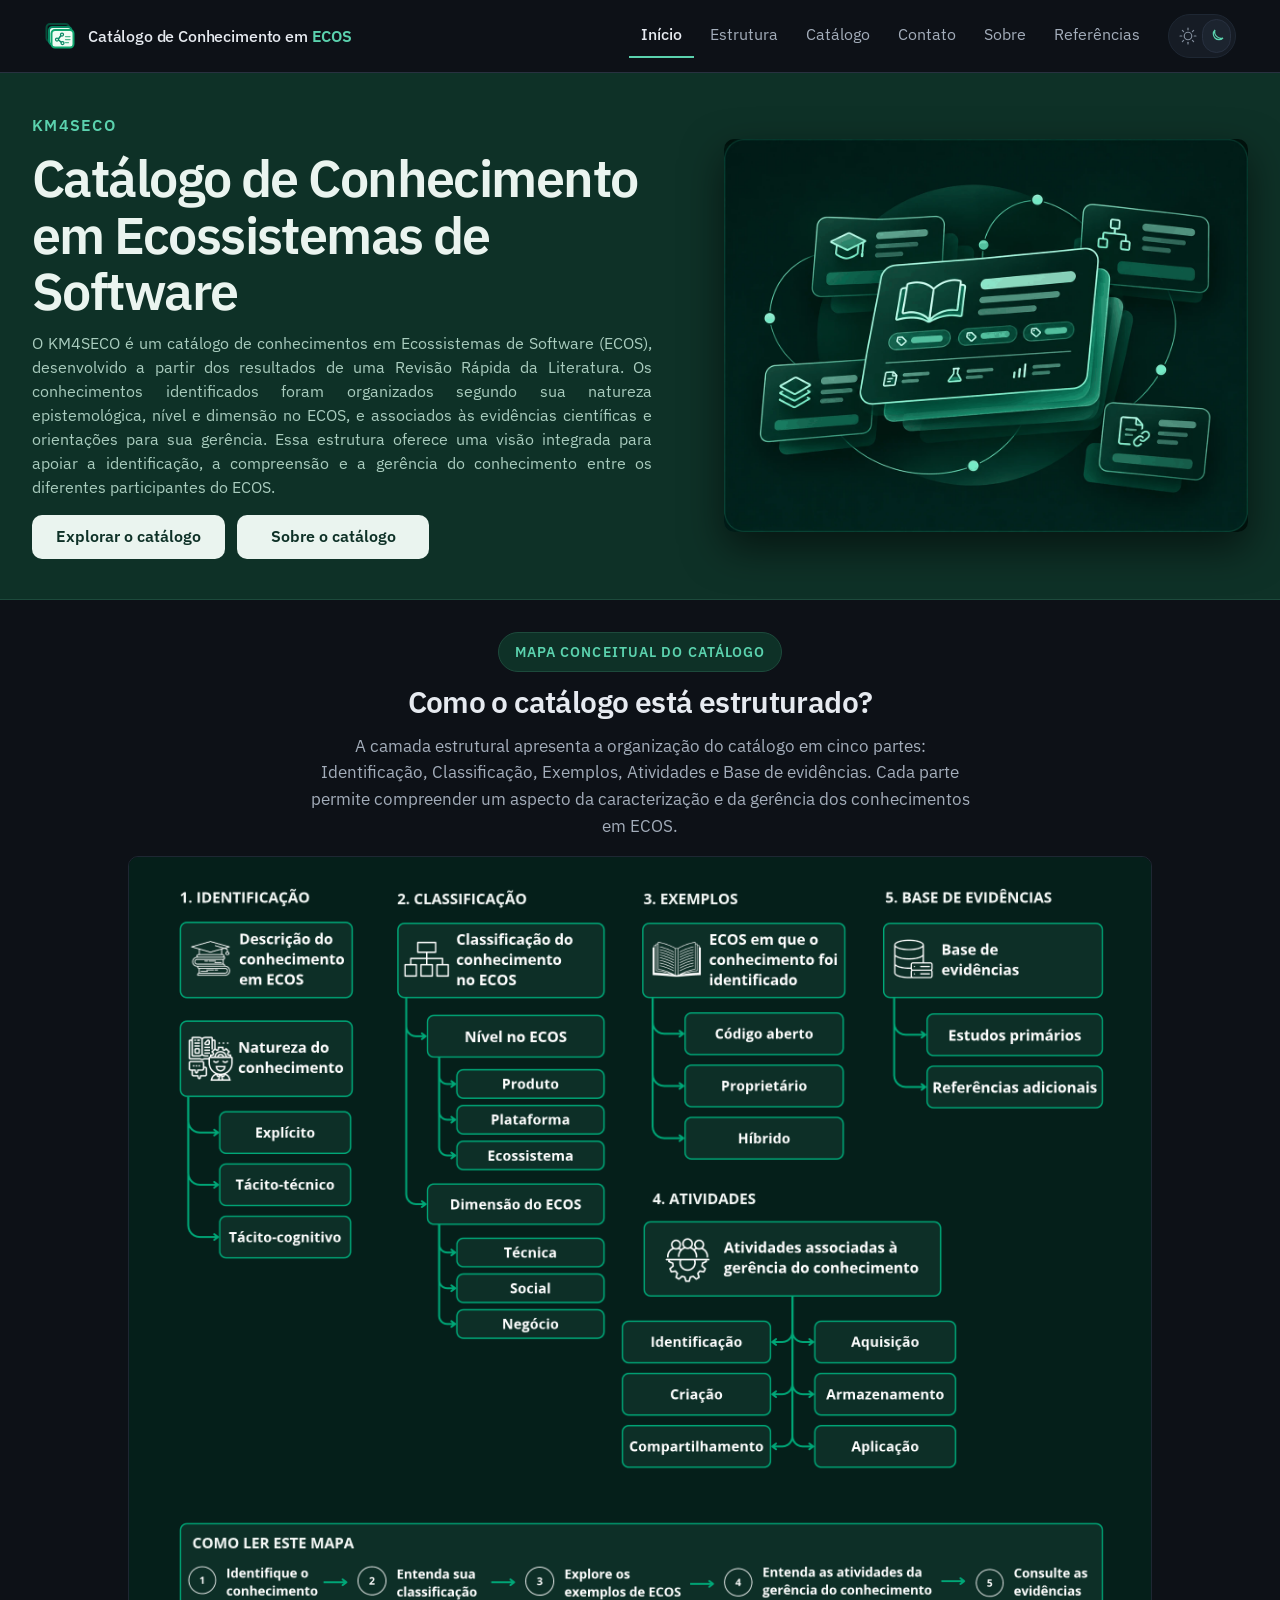
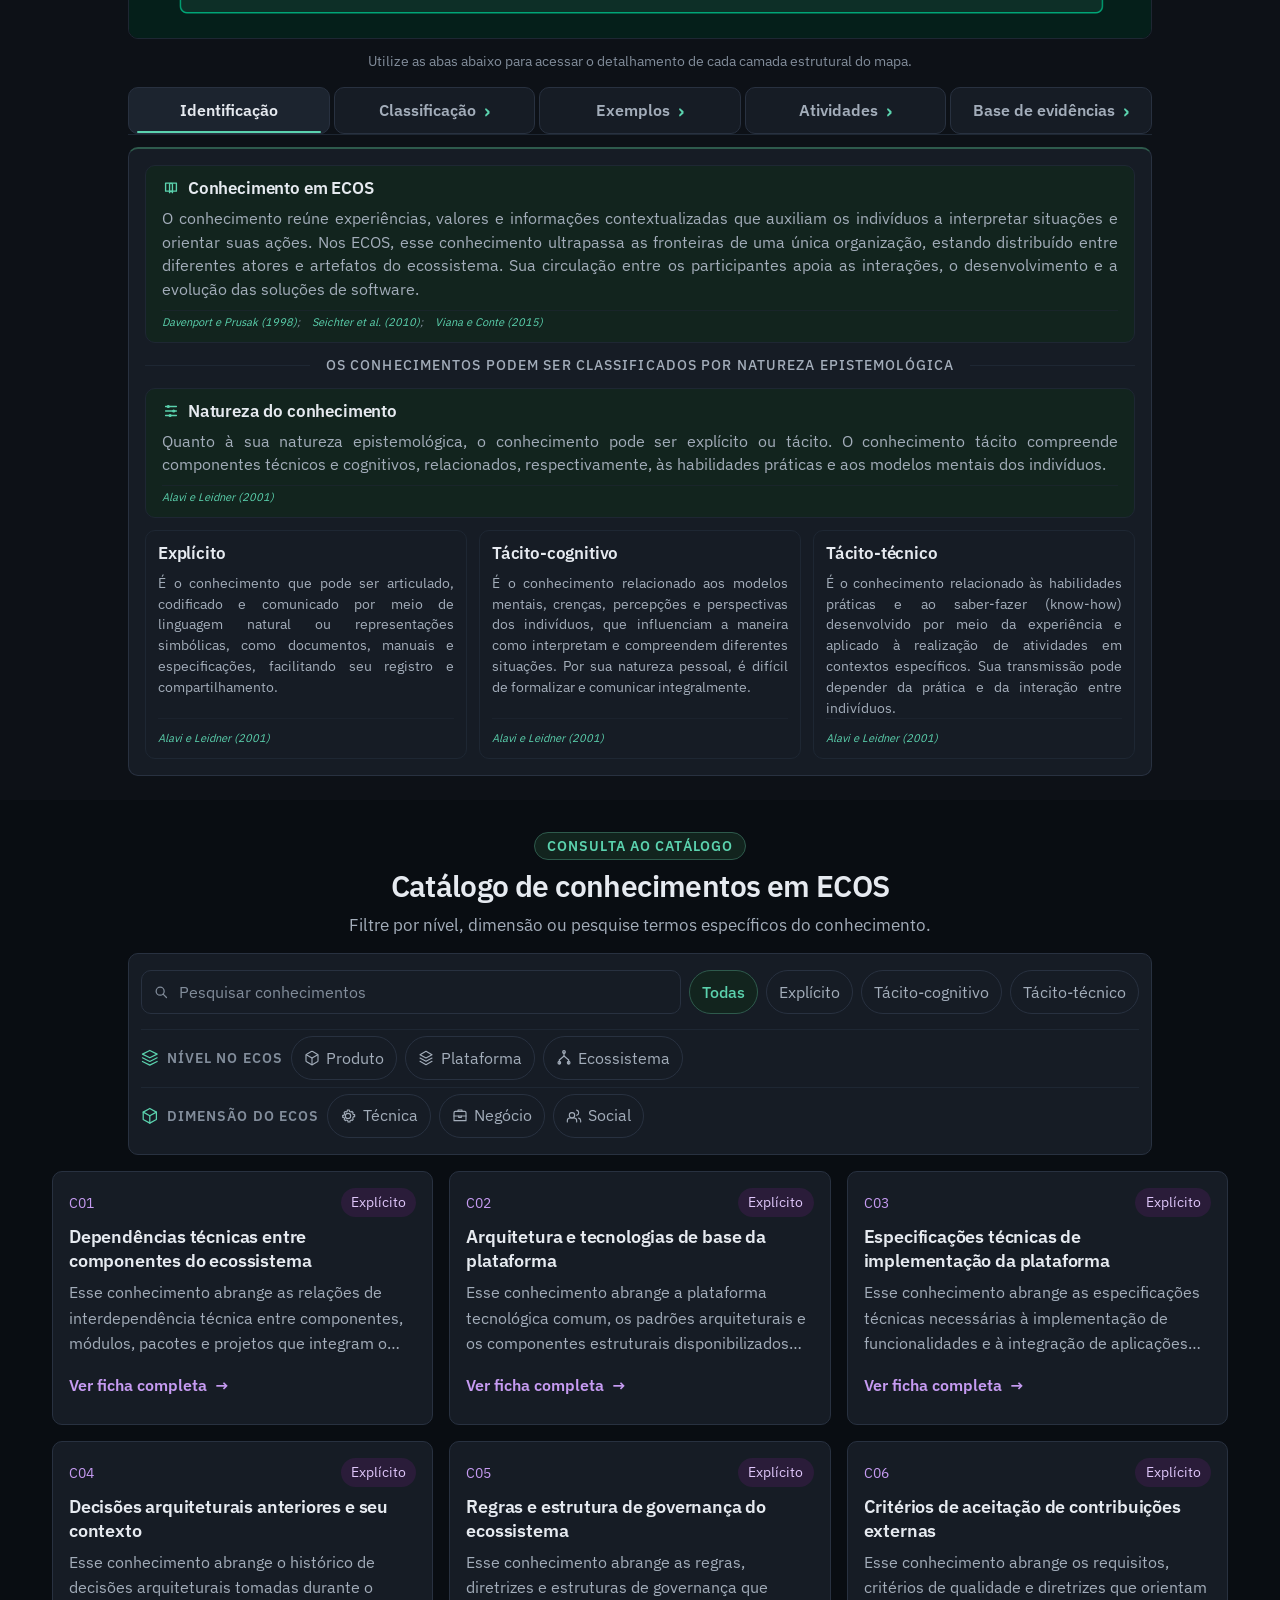
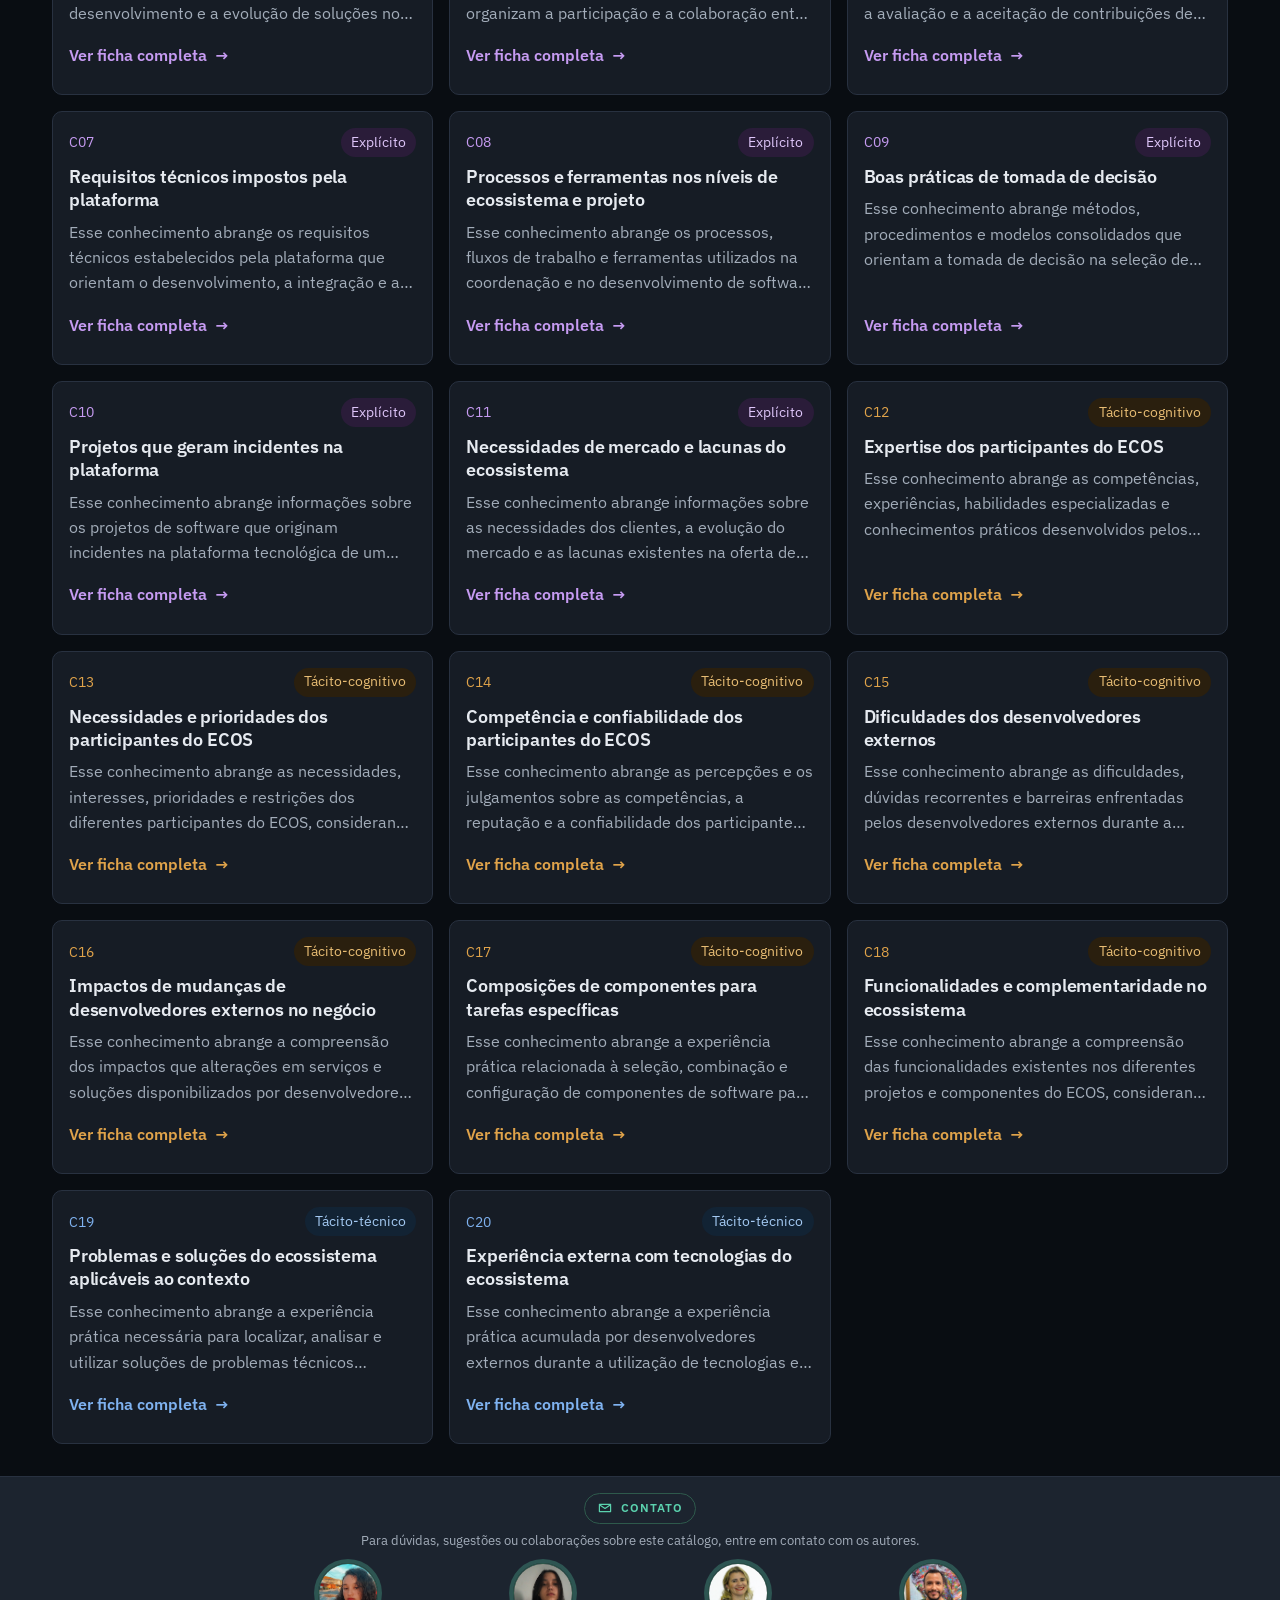
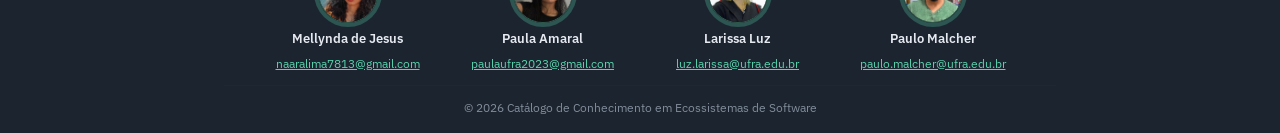
==== commit ed2a2671: "fix: aprimora usabilidade e responsividade do catálogo Correções dos problemas apontados pelos parti" ====
--- a/index.html
+++ b/index.html
@@ -3,7 +3,7 @@
 <head>
 <meta charset="utf-8">
 <meta name="viewport" content="width=device-width, initial-scale=1">
-<meta name="versao" content="20261106-8">
+<meta name="versao" content="20261126-1">
 <title>Catálogo de Conhecimento em ECOS</title>
 <meta name="description" content="KM4SECO, catálogo de conhecimento em Ecossistemas de Software (ECOS) construído a partir de uma revisão rápida da literatura, com busca, filtros e estudos primários que sustentam os conhecimentos.">
 <script>
@@ -15,10 +15,10 @@
   } catch (erro) {}
 </script>
 <link rel="preload" href="assets/fonts/ibm-plex-sans/IBMPlexSans-VariableFont_wdth,wght.ttf" as="font" type="font/ttf" crossorigin>
-<link rel="stylesheet" href="css/tokens.css?v=20261106-8">
-<link rel="stylesheet" href="css/base.css?v=20261106-8">
-<link rel="stylesheet" href="css/componentes.css?v=20261106-8">
-<link rel="stylesheet" href="css/paginas.css?v=20261106-8">
+<link rel="stylesheet" href="css/tokens.css?v=20261126-1">
+<link rel="stylesheet" href="css/base.css?v=20261126-1">
+<link rel="stylesheet" href="css/componentes.css?v=20261126-1">
+<link rel="stylesheet" href="css/paginas.css?v=20261126-1">
 <link rel="icon" type="image/png" href="imagens/favicon-km4seco.png?v=1">
 </head>
 <body>
@@ -227,11 +227,11 @@
   </div>
 </footer>
 
-<script type="module" src="js/versao.js?v=20261106-8"></script>
-<script type="module" src="js/tema.js?v=20261106-8"></script>
-<script type="module" src="js/menu.js?v=20261106-8" onerror="document.documentElement.classList.remove('js')"></script>
-<script type="module" src="js/navegacao.js?v=20261106-8"></script>
-<script type="module" src="js/inicio.js?v=20261106-8"></script>
-<script type="module" src="js/catalogo.js?v=20261106-8" onerror="document.documentElement.classList.remove('js')"></script>
+<script type="module" src="js/versao.js?v=20261126-1"></script>
+<script type="module" src="js/tema.js?v=20261126-1"></script>
+<script type="module" src="js/menu.js?v=20261126-1" onerror="document.documentElement.classList.remove('js')"></script>
+<script type="module" src="js/navegacao.js?v=20261126-1"></script>
+<script type="module" src="js/inicio.js?v=20261126-1"></script>
+<script type="module" src="js/catalogo.js?v=20261126-1" onerror="document.documentElement.classList.remove('js')"></script>
 </body>
 </html>
--- a/css/tokens.css
+++ b/css/tokens.css
@@ -28,11 +28,10 @@
   --cor-acento-fundo: #12241E;
   --cor-acento-linha: #2E5A4C;
   --cor-contraste: #0D1117;
-  /* As superfícies da página Sobre têm valores próprios para preservar a
-     separação visual já aprovada entre os cartões e seus critérios. */
-  --cor-sobre-cartao: #FFFFFF;
-  --cor-sobre-criterio: #F6F8F7;
-  --cor-sobre-criterio-linha: var(--cor-linha-suave);
+  /* As superfícies da página Sobre acompanham o tema escuro padrão. */
+  --cor-sobre-cartao: var(--cor-superficie-alta);
+  --cor-sobre-criterio: #161D27;
+  --cor-sobre-criterio-linha: #202A36;
 
   /* Natureza, a classificação principal */
   --cor-explicito: #C69BF2;
@@ -148,8 +147,6 @@
   --esp-sobre-cartao: 1.375rem;
   --largura-cartao-unico: 28rem;
   --largura-cartao-estrutura: 20rem;
-  /* A caixa de indicador do cartão de desafios, que atravessa as duas colunas.
-     Sem medida ela viraria faixa de ponta a ponta. */
   --largura-mapa-estrutura: 64rem;
   --largura-dialogo: 47.5rem;
   --largura-dialogo-ajuda: 32rem;
@@ -207,15 +204,6 @@
   --desfoque-veu: 8px;
 }
 
-/* A folha original aplicava estas superfícies somente quando o atributo de
-   tema escuro estava presente. Mantê-las como tokens conserva a mesma cascata
-   e tira valores literais de páginas.css. */
-:root[data-tema="escuro"] {
-  --cor-sobre-cartao: var(--cor-superficie-alta);
-  --cor-sobre-criterio: #161D27;
-  --cor-sobre-criterio-linha: #202A36;
-}
-
 /* O escuro é o padrão da página inteira, para acompanhar a faixa de abertura.
    O claro só entra pela escolha do botão, nunca pela preferência do sistema. */
 :root[data-tema="claro"] {
@@ -240,6 +228,9 @@
   --cor-acento-fundo: #E2F1E9;
   --cor-acento-linha: #A8D2BF;
   --cor-contraste: #FFFFFF;
+  --cor-sobre-cartao: #FFFFFF;
+  --cor-sobre-criterio: #F6F8F7;
+  --cor-sobre-criterio-linha: var(--cor-linha-suave);
 
   --cor-explicito: #6E3E91;
   --cor-explicito-linha: #C9AEDF;
--- a/css/componentes.css
+++ b/css/componentes.css
@@ -29,6 +29,9 @@
   align-items: center;
   gap: var(--esp-3);
   min-width: 0;
+  /* A área clicável media 28px de altura. O cabeçalho já é mais alto que o
+     mínimo de toque, então crescer o alvo não muda nada do que se vê. */
+  min-height: var(--alvo-toque);
   padding-block: var(--esp-2);
   color: var(--cor-texto);
   text-decoration: none;
@@ -304,13 +307,15 @@
     gap: 0.5rem;
   }
 
+  /* Os dois ficavam em 42px, abaixo do mínimo de toque do projeto, e em
+     medida literal em vez de token. */
   .menu {
-    width: 42px;
-    height: 42px;
+    width: var(--alvo-toque);
+    height: var(--alvo-toque);
   }
 
   .interruptor {
-    height: 42px;
+    height: var(--alvo-toque);
   }
 }
 
@@ -764,23 +769,34 @@
   font-weight: 500;
 }
 
-/* A natureza carrega a cor da própria classificação quando escolhida. */
+/* A natureza carrega a cor da própria classificação quando escolhida, mas no
+   mesmo formato das outras duas facetas, que ganham preenchimento ao serem
+   marcadas. Antes o tácito-cognitivo e o tácito-técnico zeravam o fundo, então
+   marcados ficavam mais apagados que desmarcados, e o explícito herdava o
+   fundo verde do acento sob texto violeta.
+
+   O par de preenchimento e texto é o mesmo que a etiqueta da natureza já usa,
+   então nenhuma cor nova entra no catálogo. */
 .chip--explicito[aria-pressed="true"] {
-  color: var(--cor-explicito);
+  background: var(--cor-explicito-pilula);
   border-color: var(--cor-explicito-linha);
-}
+  color: var(--cor-explicito-pilula-texto);
+}
+.chip--explicito[aria-pressed="true"] .chip__contagem { color: var(--cor-explicito-pilula-texto); }
 
 .chip--tacito-cognitivo[aria-pressed="true"] {
-  color: var(--cor-tacito-cognitivo);
+  background: var(--cor-tacito-cognitivo-pilula);
   border-color: var(--cor-tacito-cognitivo-linha);
-  background: transparent;
-}
+  color: var(--cor-tacito-cognitivo-pilula-texto);
+}
+.chip--tacito-cognitivo[aria-pressed="true"] .chip__contagem { color: var(--cor-tacito-cognitivo-pilula-texto); }
 
 .chip--tacito-tecnico[aria-pressed="true"] {
-  color: var(--cor-tacito-tecnico);
+  background: var(--cor-tacito-tecnico-pilula);
   border-color: var(--cor-tacito-tecnico-linha);
-  background: transparent;
-}
+  color: var(--cor-tacito-tecnico-pilula-texto);
+}
+.chip--tacito-tecnico[aria-pressed="true"] .chip__contagem { color: var(--cor-tacito-tecnico-pilula-texto); }
 
 
 .campo-busca {
@@ -1169,7 +1185,7 @@
 .exemplos-ecos { display: grid; gap: var(--esp-2); }
 /* As cápsulas de atividade não dividem a linha em colunas iguais como as
    categorias de ECOS. Elas são três pílulas de larguras diferentes, que
-   acompanham o nome de cada processo e se reorganizam em mais linhas quando a
+   acompanham o nome de cada atividade e se reorganizam em mais linhas quando a
    largura acaba. */
 .acoes-gerencia__capsulas {
   display: flex;
@@ -1222,6 +1238,7 @@
   gap: var(--esp-2);
 }
 .exemplos-ecos__categoria {
+  position: relative;
   min-height: var(--alvo-toque);
   display: grid;
   justify-items: center;
@@ -1244,12 +1261,38 @@
   border-color: var(--cor-acento-linha);
   color: color-mix(in srgb, var(--cor-acento) 82%, var(--cor-texto-suave));
 }
+/* O cartão aberto precisa se distinguir do apenas identificado, que já vem
+   com um tingido de acento. O preenchimento fica no tom cheio do acento, sem
+   anel nem sombra, e quem completa o sinal é a seta virada. */
 .exemplos-ecos__categoria[aria-expanded="true"] {
-  background: color-mix(in srgb, var(--cor-acento-fundo) 72%, transparent);
+  background: var(--cor-acento-fundo);
   border-color: var(--cor-acento);
   color: var(--cor-acento);
   font-weight: 600;
 }
+/* A seta fica no canto de cima, onde o cartão é livre, porque o ícone é
+   centrado e menor que a caixa. No pé ela esbarraria nos rótulos longos. Ela
+   não entra na grade do cartão, então a altura não muda. */
+.exemplos-ecos__seta {
+  position: absolute;
+  top: var(--esp-2);
+  right: var(--esp-2);
+  width: 0.4rem;
+  height: 0.4rem;
+  border-right: 1.5px solid currentColor;
+  border-bottom: 1.5px solid currentColor;
+  opacity: 0.5;
+  transform: rotate(45deg);
+  transition: transform var(--dur-rapida) var(--curva), opacity var(--dur-rapida) var(--curva);
+}
+.exemplos-ecos__categoria[aria-expanded="true"] .exemplos-ecos__seta {
+  opacity: 1;
+  transform: rotate(225deg);
+}
+@media (prefers-reduced-motion: reduce) {
+  .exemplos-ecos__seta { transition: none; }
+}
+
 .exemplos-ecos__icone-categoria {
   width: 1.1rem;
   height: 1.1rem;
@@ -1453,6 +1496,28 @@
   .classificacao { gap: var(--esp-3); }
   .bloco-ficha { padding: var(--esp-3); }
   .bloco-ficha__topo { margin-bottom: var(--esp-2); }
+
+  /* O título da ficha cede um pouco de corpo, e só ele. A entrelinha de 1.12
+     é a mesma que o desktop já usa, e num título de três linhas ela devolve
+     mais altura que o tamanho da fonte. */
+  .ficha__nome { font-size: clamp(1.25rem, 1.1rem + 0.75vw, 1.4375rem); line-height: 1.15; }
+
+  /* Os quatro blocos ficam mais próximos entre si. */
+  .ficha { gap: var(--esp-2); }
+
+  /* Nível e dimensão dividem a linha em vez de empilhar, o que aproveita a
+     largura e economiza uma altura de atributo inteira. Abaixo de 23rem
+     voltam a empilhar, porque os dois rótulos não cabem lado a lado. */
+  .classificacao { grid-template-columns: repeat(auto-fit, minmax(min(8rem, 100%), 1fr)); }
+
+  /* O expansor da justificativa encosta menos no atributo acima. O alvo de
+     toque continua inteiro, porque só o recuo de cima e de baixo cede. */
+  .porque { margin-top: var(--esp-2); }
+  .porque__abrir { padding: var(--esp-1) var(--esp-3); }
+
+  /* O botão do "Mostrar mais" mantém os 44px de alvo, e o que sai é o recuo
+     lateral, que não é área útil de leitura. */
+  .dialogo-ficha .ficha__expandir { padding: 0; }
 }
 
 /* A compactação é exclusiva de desktop/notebook. No celular, os tamanhos e
--- a/css/paginas.css
+++ b/css/paginas.css
@@ -478,7 +478,7 @@
   cursor: pointer;
 }
 /* A Gerência segue o arranjo dos Exemplos. Cartão verde e, abaixo dele, um
-   painel único com os oito processos, cada um na largura inteira. Os cartões
+   painel único com as seis atividades. Os cartões
    de importância e de atores saíram, e com eles a grade de duas colunas. */
 .estrutura__grade--gerencia { grid-template-columns: minmax(0, 1fr); gap: var(--esp-4); }
 /* A Base de Evidências repete o arranjo da Classificação. O cartão verde
@@ -525,8 +525,8 @@
   .atributo-card__intro {
     hyphens: auto;
   }
-  /* A aba de Atividades é a exceção, por decisão da autora. As descrições dos
-     oito processos são curtas e cabem em duas ou três linhas numa coluna de
+  /* A aba de Atividades é a exceção, por decisão da autora. As descrições das
+     seis atividades são curtas e cabem em duas ou três linhas numa coluna de
      celular, e ali a justificação abria vão entre as palavras sem ter linha
      suficiente para a hifenização compensar. Alinhadas à esquerda, e sem
      hifenizar, para o texto não partir palavra numa frase de uma linha. Vale
@@ -711,17 +711,17 @@
   font-size: var(--tam-xs);
   line-height: 1.55;
 }
-/* Os oito processos do referencial. Dividem o cartão em duas colunas e cada um
+/* As seis atividades do referencial. Dividem o cartão em três colunas e cada uma
    ganha superfície e borda, diferente das categorias da Classificação, que só
-   levam a linha fina. São oito itens curtos, e sem a caixa a leitura em duas
+   levam a linha fina. São seis itens curtos, e sem a caixa a leitura em três
    colunas vira uma lista indistinta. */
-.estrutura__cartao-atributo--processos .estrutura__atributo-categoria {
+.estrutura__cartao-atributo--atividades .estrutura__atributo-categoria {
   padding: var(--esp-3);
   background: var(--cor-superficie);
   border: var(--borda-suave);
   border-radius: var(--raio);
 }
-.estrutura__cartao-atributo--processos .estrutura__atributo-categoria-texto {
+.estrutura__cartao-atributo--atividades .estrutura__atributo-categoria-texto {
   margin-top: var(--esp-1);
 }
 
@@ -789,8 +789,8 @@
   .estrutura__cartao-atributo--largo .estrutura__atributo-categorias {
     grid-template-columns: repeat(3, minmax(0, 1fr));
   }
-  .estrutura__cartao-atributo--processos .estrutura__atributo-categorias {
-    grid-template-columns: repeat(2, minmax(0, 1fr));
+  .estrutura__cartao-atributo--atividades .estrutura__atributo-categorias {
+    grid-template-columns: repeat(3, minmax(0, 1fr));
   }
 }
 @media (max-width: 61.99rem) {
@@ -1353,12 +1353,17 @@
   .dialogo-ficha[open] { opacity: 0; transform: translateY(var(--deslocamento-entrada-ficha)) scale(var(--escala-entrada-ficha)); }
 }
 @media (max-width: 47.99rem) {
+  /* A margem passou de --esp-4 para --esp-2. São 16px a mais de altura e 16px
+     a mais de largura, e a largura extra tira uma linha do título em telas
+     estreitas, o que economiza altura de novo. O diálogo continua descolado
+     da borda. */
   .dialogo-ficha {
-    width: calc(100dvw - var(--esp-4) * 2);
+    width: calc(100dvw - var(--esp-2) * 2);
     max-width: none;
-    max-height: calc(100dvh - var(--esp-4) * 2);
-    margin-inline: var(--esp-4);
-  }
+    max-height: calc(100dvh - var(--esp-2) * 2);
+    margin-inline: var(--esp-2);
+  }
+
 }
 
 .dialogo-ficha::backdrop {
@@ -1519,6 +1524,29 @@
   }
 }
 
+/* Compactação do celular. Medido antes, a 320x667 o topo parado ocupava 292px
+   contra 272px de área de leitura, mais alto que o texto que ele emoldura. O
+   que cede é respiro, não tipografia nem alvo de toque.
+
+   O bloco vem depois das definições base de propósito. Media query não
+   acrescenta especificidade, então antes delas estas regras perdiam por ordem
+   de arquivo. */
+@media (max-width: 47.99rem) {
+  .dialogo-ficha__topo {
+    padding: var(--esp-3);
+    gap: var(--esp-1);
+  }
+
+  .dialogo-ficha__corpo {
+    padding: var(--esp-3) var(--esp-3) var(--esp-4);
+  }
+
+  /* Os botões continuam com os 44px de alvo. O que sai é o vão em volta. */
+  .dialogo-ficha__rodape {
+    padding: var(--esp-2) var(--esp-3);
+  }
+}
+
 .botao[disabled] { opacity: 0.45; cursor: default; }
 .botao[disabled]:hover {
   border-color: var(--cor-linha);
@@ -1564,6 +1592,12 @@
   overflow-wrap: break-word;
 }
 
+/* A abertura do mapa é uma apresentação institucional, não prosa corrida. */
+.estrutura__abertura .estrutura__intro {
+  text-align: center;
+  text-align-last: center;
+}
+
 
 /* Abertura mais compacta em telas amplas */
 @media (min-width: 64rem) {
